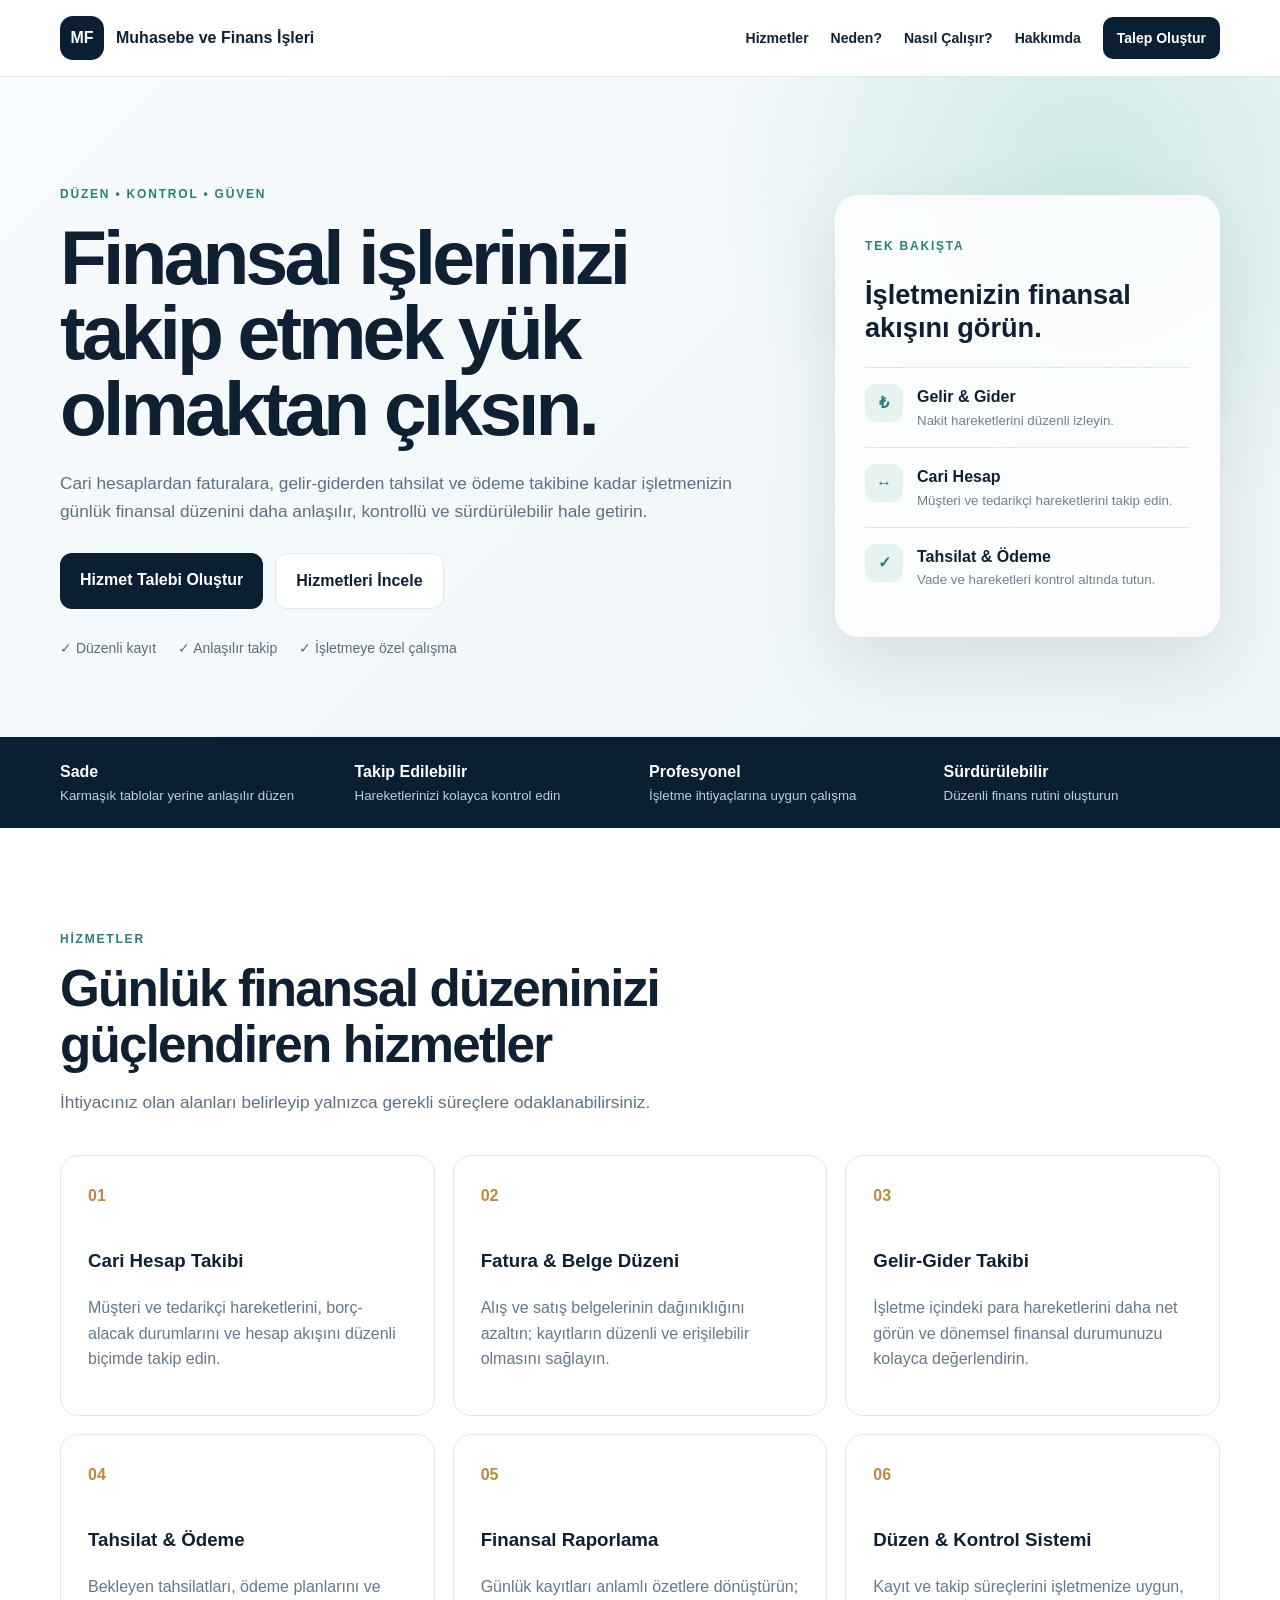
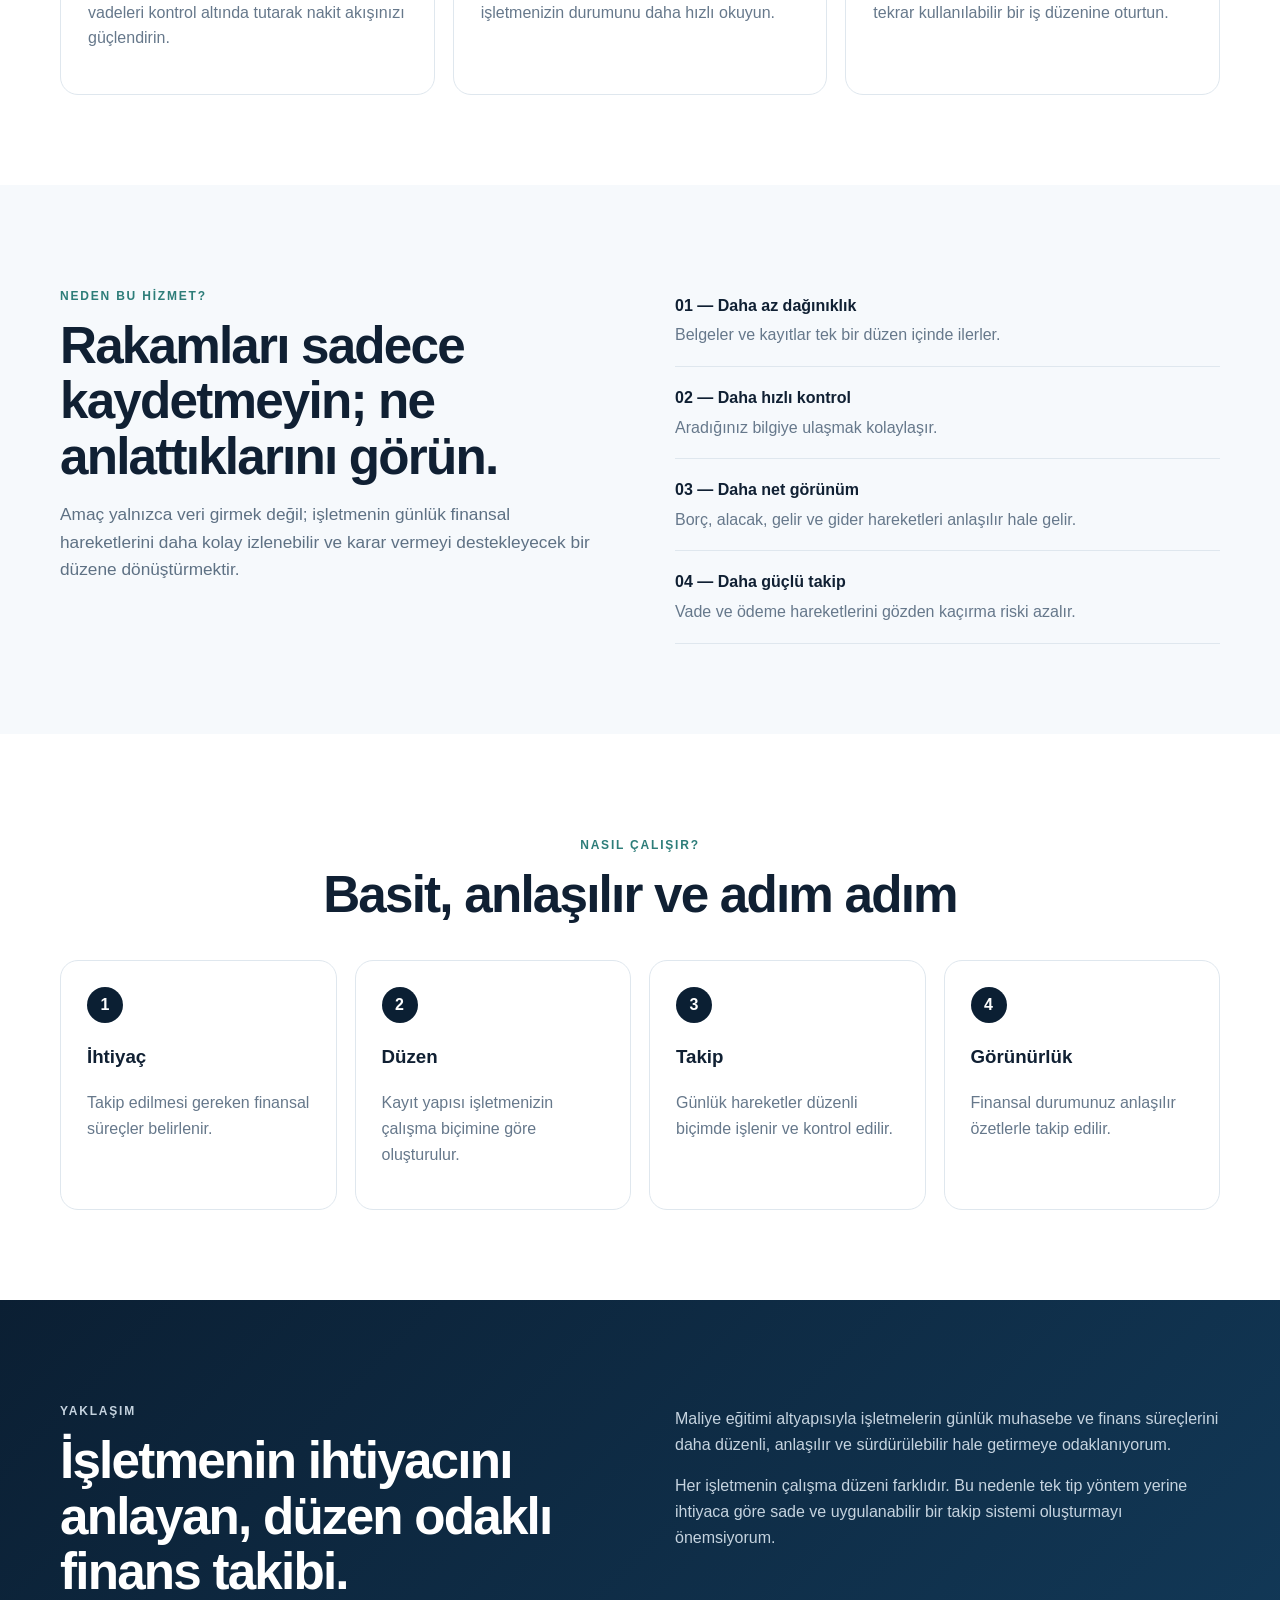
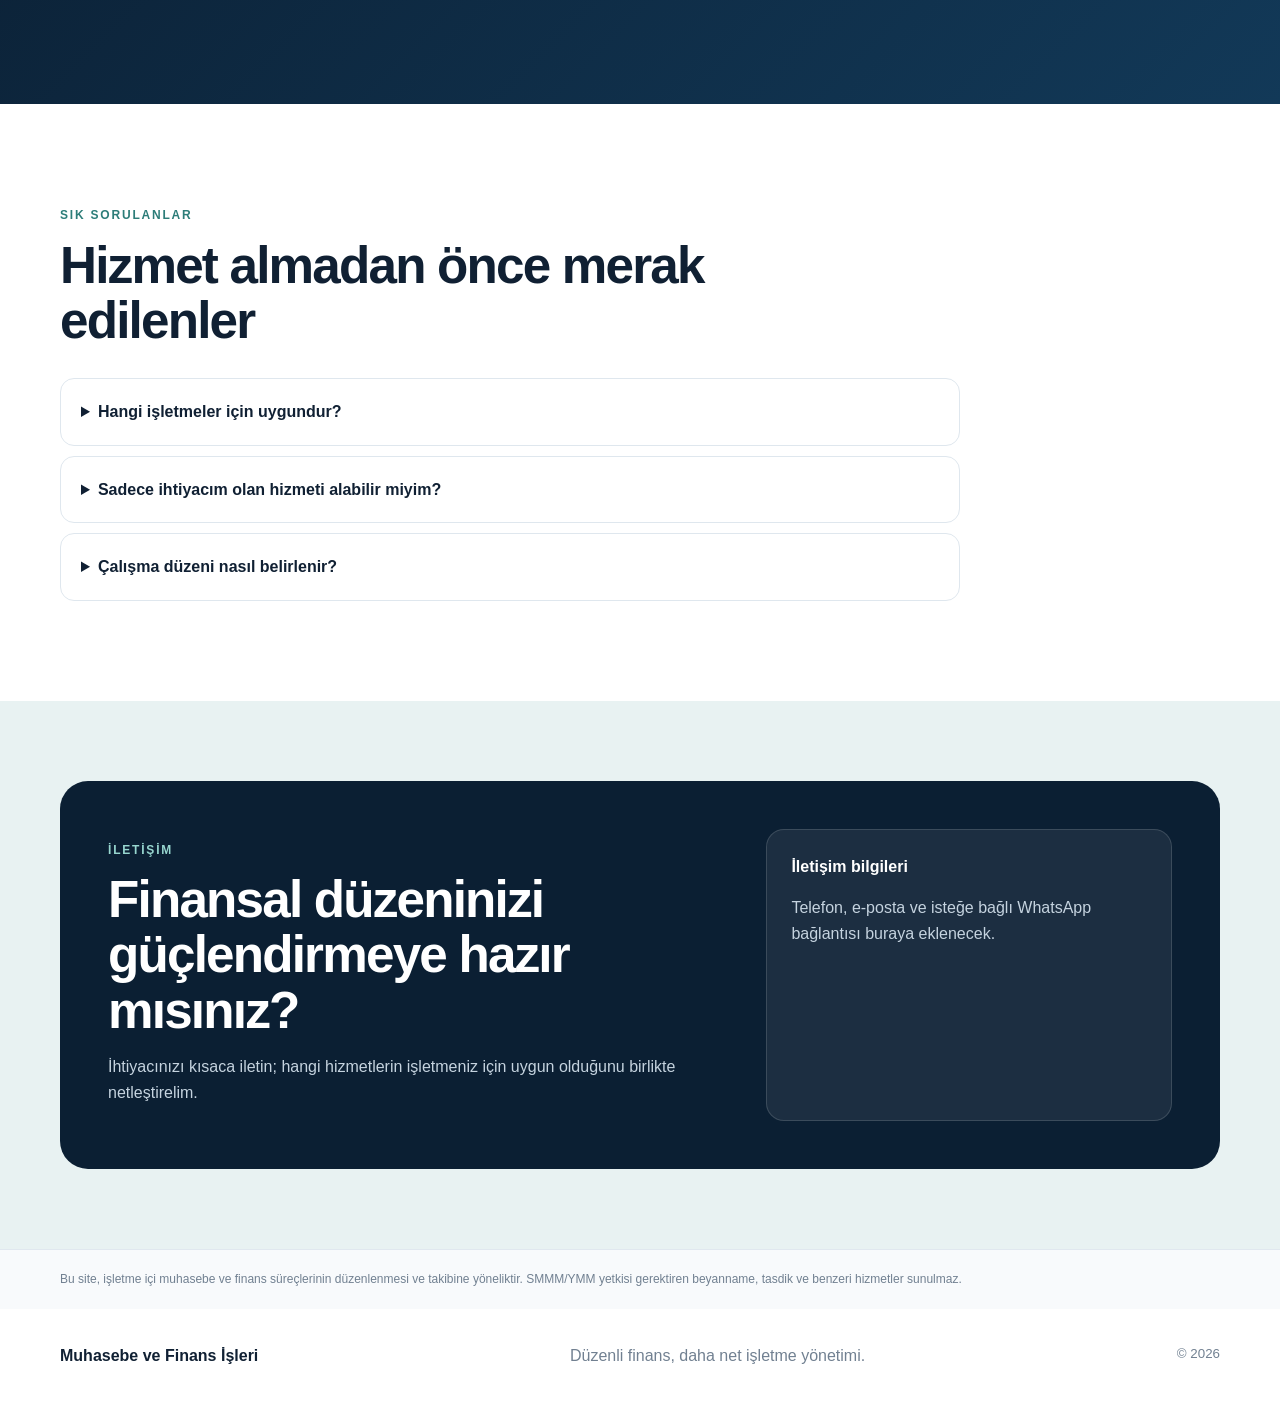
==== index.html @ a6a5230d "Add files via upload" ====
<!doctype html>
<html lang="tr">
<head>
<meta charset="utf-8">
<meta name="viewport" content="width=device-width,initial-scale=1">
<title>Muhasebe ve Finans İşleri | Cari, Fatura ve Finansal Takip</title>
<meta name="description" content="İşletmeler için cari hesap, fatura, gelir-gider, tahsilat, ödeme ve finansal takip hizmetleri. Düzenli, anlaşılır ve profesyonel finans yönetimi.">
<meta name="robots" content="index,follow,max-image-preview:large,max-snippet:-1">
<link rel="canonical" href="https://sdrdmrc88-bit.github.io/muhasebe-finans-web/">
<link rel="stylesheet" href="style.css">
<meta property="og:type" content="website">
<meta property="og:locale" content="tr_TR">
<meta property="og:title" content="Muhasebe ve Finans İşleri | Düzenli ve Güvenilir Finans Takibi">
<meta property="og:description" content="Cari hesap, fatura, gelir-gider, tahsilat ve ödeme süreçlerinizi daha düzenli ve anlaşılır hale getirin.">
<meta property="og:url" content="https://sdrdmrc88-bit.github.io/muhasebe-finans-web/">
<meta property="og:site_name" content="Muhasebe ve Finans İşleri">
<script type="application/ld+json">
{
"@context":"https://schema.org",
"@graph":[
{"@type":"WebSite","url":"https://sdrdmrc88-bit.github.io/muhasebe-finans-web/","name":"Muhasebe ve Finans İşleri","inLanguage":"tr-TR"},
{"@type":"ProfessionalService","name":"Muhasebe ve Finans İşleri","url":"https://sdrdmrc88-bit.github.io/muhasebe-finans-web/","description":"Cari hesap, fatura, gelir-gider, tahsilat, ödeme ve finansal takip hizmetleri.","areaServed":{"@type":"Country","name":"Türkiye"}}
]
}
</script>
</head>
<body>
<header>
<div class="wrap nav">
<a class="brand" href="#anasayfa"><span>MF</span><b>Muhasebe ve Finans İşleri</b></a>
<nav><a href="#hizmetler">Hizmetler</a><a href="#neden">Neden?</a><a href="#surec">Nasıl Çalışır?</a><a href="#hakkimda">Hakkımda</a><a class="mini" href="#iletisim">Talep Oluştur</a></nav>
</div>
</header>

<main>
<section class="hero" id="anasayfa">
<div class="wrap hero-grid">
<div>
<p class="eyebrow">DÜZEN • KONTROL • GÜVEN</p>
<h1>Finansal işlerinizi takip etmek yük olmaktan çıksın.</h1>
<p class="lead">Cari hesaplardan faturalara, gelir-giderden tahsilat ve ödeme takibine kadar işletmenizin günlük finansal düzenini daha anlaşılır, kontrollü ve sürdürülebilir hale getirin.</p>
<div class="actions"><a class="btn" href="#iletisim">Hizmet Talebi Oluştur</a><a class="btn alt" href="#hizmetler">Hizmetleri İncele</a></div>
<div class="trust"><span>✓ Düzenli kayıt</span><span>✓ Anlaşılır takip</span><span>✓ İşletmeye özel çalışma</span></div>
</div>
<aside>
<p class="eyebrow">TEK BAKIŞTA</p>
<h2>İşletmenizin finansal akışını görün.</h2>
<div class="metric"><b>₺</b><p><strong>Gelir & Gider</strong><small>Nakit hareketlerini düzenli izleyin.</small></p></div>
<div class="metric"><b>↔</b><p><strong>Cari Hesap</strong><small>Müşteri ve tedarikçi hareketlerini takip edin.</small></p></div>
<div class="metric"><b>✓</b><p><strong>Tahsilat & Ödeme</strong><small>Vade ve hareketleri kontrol altında tutun.</small></p></div>
</aside>
</div>
</section>

<section class="bar"><div class="wrap four">
<div><b>Sade</b><small>Karmaşık tablolar yerine anlaşılır düzen</small></div>
<div><b>Takip Edilebilir</b><small>Hareketlerinizi kolayca kontrol edin</small></div>
<div><b>Profesyonel</b><small>İşletme ihtiyaçlarına uygun çalışma</small></div>
<div><b>Sürdürülebilir</b><small>Düzenli finans rutini oluşturun</small></div>
</div></section>

<section class="section" id="hizmetler"><div class="wrap">
<p class="eyebrow">HİZMETLER</p>
<h2>Günlük finansal düzeninizi güçlendiren hizmetler</h2>
<p class="intro">İhtiyacınız olan alanları belirleyip yalnızca gerekli süreçlere odaklanabilirsiniz.</p>
<div class="cards">
<article><i>01</i><h3>Cari Hesap Takibi</h3><p>Müşteri ve tedarikçi hareketlerini, borç-alacak durumlarını ve hesap akışını düzenli biçimde takip edin.</p></article>
<article><i>02</i><h3>Fatura & Belge Düzeni</h3><p>Alış ve satış belgelerinin dağınıklığını azaltın; kayıtların düzenli ve erişilebilir olmasını sağlayın.</p></article>
<article><i>03</i><h3>Gelir-Gider Takibi</h3><p>İşletme içindeki para hareketlerini daha net görün ve dönemsel finansal durumunuzu kolayca değerlendirin.</p></article>
<article><i>04</i><h3>Tahsilat & Ödeme</h3><p>Bekleyen tahsilatları, ödeme planlarını ve vadeleri kontrol altında tutarak nakit akışınızı güçlendirin.</p></article>
<article><i>05</i><h3>Finansal Raporlama</h3><p>Günlük kayıtları anlamlı özetlere dönüştürün; işletmenizin durumunu daha hızlı okuyun.</p></article>
<article><i>06</i><h3>Düzen & Kontrol Sistemi</h3><p>Kayıt ve takip süreçlerini işletmenize uygun, tekrar kullanılabilir bir iş düzenine oturtun.</p></article>
</div>
</div></section>

<section class="section soft" id="neden"><div class="wrap split">
<div><p class="eyebrow">NEDEN BU HİZMET?</p><h2>Rakamları sadece kaydetmeyin; ne anlattıklarını görün.</h2><p class="intro">Amaç yalnızca veri girmek değil; işletmenin günlük finansal hareketlerini daha kolay izlenebilir ve karar vermeyi destekleyecek bir düzene dönüştürmektir.</p></div>
<div class="benefits">
<p><b>01 — Daha az dağınıklık</b><span>Belgeler ve kayıtlar tek bir düzen içinde ilerler.</span></p>
<p><b>02 — Daha hızlı kontrol</b><span>Aradığınız bilgiye ulaşmak kolaylaşır.</span></p>
<p><b>03 — Daha net görünüm</b><span>Borç, alacak, gelir ve gider hareketleri anlaşılır hale gelir.</span></p>
<p><b>04 — Daha güçlü takip</b><span>Vade ve ödeme hareketlerini gözden kaçırma riski azalır.</span></p>
</div></div></section>

<section class="section" id="surec"><div class="wrap">
<p class="eyebrow center">NASIL ÇALIŞIR?</p><h2 class="center">Basit, anlaşılır ve adım adım</h2>
<div class="steps">
<div><b>1</b><h3>İhtiyaç</h3><p>Takip edilmesi gereken finansal süreçler belirlenir.</p></div>
<div><b>2</b><h3>Düzen</h3><p>Kayıt yapısı işletmenizin çalışma biçimine göre oluşturulur.</p></div>
<div><b>3</b><h3>Takip</h3><p>Günlük hareketler düzenli biçimde işlenir ve kontrol edilir.</p></div>
<div><b>4</b><h3>Görünürlük</h3><p>Finansal durumunuz anlaşılır özetlerle takip edilir.</p></div>
</div></div></section>

<section class="section dark" id="hakkimda"><div class="wrap split">
<div><p class="eyebrow">YAKLAŞIM</p><h2>İşletmenin ihtiyacını anlayan, düzen odaklı finans takibi.</h2></div>
<div><p>Maliye eğitimi altyapısıyla işletmelerin günlük muhasebe ve finans süreçlerini daha düzenli, anlaşılır ve sürdürülebilir hale getirmeye odaklanıyorum.</p><p>Her işletmenin çalışma düzeni farklıdır. Bu nedenle tek tip yöntem yerine ihtiyaca göre sade ve uygulanabilir bir takip sistemi oluşturmayı önemsiyorum.</p></div>
</div></section>

<section class="section"><div class="wrap">
<p class="eyebrow">SIK SORULANLAR</p><h2>Hizmet almadan önce merak edilenler</h2>
<div class="faq">
<details><summary>Hangi işletmeler için uygundur?</summary><p>Küçük ve orta ölçekli işletmeler, esnaf, mağaza ve günlük finansal kayıtlarını daha düzenli takip etmek isteyen işletmeler için uygundur.</p></details>
<details><summary>Sadece ihtiyacım olan hizmeti alabilir miyim?</summary><p>Evet. Cari takip, fatura düzeni, gelir-gider veya tahsilat takibi gibi ihtiyaç duyduğunuz alanlara göre çalışma kapsamı belirlenebilir.</p></details>
<details><summary>Çalışma düzeni nasıl belirlenir?</summary><p>Önce mevcut kayıt düzeni ve ihtiyaçlar değerlendirilir; ardından işletmenize uygun sürdürülebilir bir takip sistemi oluşturulur.</p></details>
</div></div></section>

<section class="cta" id="iletisim"><div class="wrap cta-inner">
<div><p class="eyebrow">İLETİŞİM</p><h2>Finansal düzeninizi güçlendirmeye hazır mısınız?</h2><p>İhtiyacınızı kısaca iletin; hangi hizmetlerin işletmeniz için uygun olduğunu birlikte netleştirelim.</p></div>
<div class="contact"><b>İletişim bilgileri</b><p>Telefon, e-posta ve isteğe bağlı WhatsApp bağlantısı buraya eklenecek.</p></div>
</div></section>

<section class="legal"><div class="wrap">Bu site, işletme içi muhasebe ve finans süreçlerinin düzenlenmesi ve takibine yöneliktir. SMMM/YMM yetkisi gerektiren beyanname, tasdik ve benzeri hizmetler sunulmaz.</div></section>
</main>

<footer><div class="wrap foot"><b>Muhasebe ve Finans İşleri</b><span>Düzenli finans, daha net işletme yönetimi.</span><small>© 2026</small></div></footer>
</body>
</html>
---- style.css ----
*{box-sizing:border-box}html{scroll-behavior:smooth}body{margin:0;font-family:Arial,Helvetica,sans-serif;color:#102033;line-height:1.6}a{color:inherit}.wrap{width:min(1160px,92%);margin:auto}header{position:sticky;top:0;z-index:10;background:#fffffff2;border-bottom:1px solid #e0e8ef}.nav{min-height:76px;display:flex;align-items:center;justify-content:space-between;gap:28px}.brand{display:flex;align-items:center;gap:12px;text-decoration:none}.brand span{display:grid;place-items:center;width:44px;height:44px;border-radius:13px;background:#0b1f33;color:#fff;font-weight:800}.nav nav{display:flex;align-items:center;gap:22px}.nav nav a{text-decoration:none;font-size:14px;font-weight:700}.mini{background:#0b1f33;color:#fff;padding:10px 14px;border-radius:10px}.hero{padding:96px 0 78px;background:radial-gradient(circle at 85% 15%,#cfe9e6,transparent 30%),linear-gradient(135deg,#f8fbfd,#edf5f7)}.hero-grid{display:grid;grid-template-columns:1.3fr .7fr;gap:60px;align-items:center}.eyebrow{font-size:12px;font-weight:800;letter-spacing:.15em;color:#2d7d79}.hero h1{font-size:clamp(2.8rem,6vw,5.2rem);line-height:.98;letter-spacing:-.05em;margin:16px 0 24px}.lead,.intro{color:#5e7184;font-size:1.08rem;max-width:760px}.actions{display:flex;gap:12px;flex-wrap:wrap;margin-top:28px}.btn{display:inline-block;padding:14px 20px;border-radius:12px;text-decoration:none;background:#0b1f33;color:#fff;font-weight:800}.btn.alt{background:#fff;color:#102033;border:1px solid #dfe7ee}.trust{display:flex;gap:22px;flex-wrap:wrap;margin-top:28px;color:#5a6d7e;font-size:14px}.hero aside{background:#ffffffd9;padding:30px;border-radius:24px;box-shadow:0 28px 75px #17354c1f}.hero aside h2{font-size:1.7rem;line-height:1.2}.metric{display:flex;gap:14px;border-top:1px solid #e0e8ef;padding:16px 0}.metric>b{width:38px;height:38px;border-radius:11px;background:#e6f3f1;color:#2d7d79;display:grid;place-items:center}.metric p{margin:0}.metric strong,.metric small{display:block}.metric small{color:#708091}.bar{background:#0b1f33;color:#fff;padding:22px 0}.four{display:grid;grid-template-columns:repeat(4,1fr);gap:18px}.four small{display:block;color:#bdd0df}.section{padding:90px 0}.section h2,.cta h2{font-size:clamp(2rem,4vw,3.4rem);line-height:1.08;letter-spacing:-.035em;margin:10px 0 15px;max-width:780px}.cards{display:grid;grid-template-columns:repeat(3,1fr);gap:18px;margin-top:38px}.cards article{min-height:240px;padding:27px;border:1px solid #dfe7ee;border-radius:18px}.cards i{font-style:normal;color:#b98a42;font-weight:800}.cards h3{margin-top:38px}.cards p{color:#66788b}.soft{background:#f6f9fc}.split{display:grid;grid-template-columns:1fr 1fr;gap:70px}.benefits p{padding:18px 0;border-bottom:1px solid #dfe7ee;margin:0}.benefits b,.benefits span{display:block}.benefits span{color:#66788b;margin-top:4px}.center{text-align:center;margin-left:auto!important;margin-right:auto!important}.steps{display:grid;grid-template-columns:repeat(4,1fr);gap:18px;margin-top:38px}.steps div{padding:26px;border:1px solid #dfe7ee;border-radius:18px}.steps>b{}.steps div>b{display:grid;place-items:center;width:36px;height:36px;border-radius:50%;background:#0b1f33;color:#fff}.steps p{color:#66788b}.dark{background:linear-gradient(135deg,#0b1f33,#123958);color:#fff}.dark p{color:#c5d3df}.faq{max-width:900px;margin-top:30px}.faq details{border:1px solid #dfe7ee;border-radius:14px;padding:0 20px;margin-bottom:10px}.faq summary{padding:20px 0;font-weight:800;cursor:pointer}.faq details p{color:#66788b;padding-bottom:18px}.cta{padding:80px 0;background:#e8f2f2}.cta-inner{display:grid;grid-template-columns:1.2fr .8fr;gap:50px;background:#0b1f33;color:#fff;padding:48px;border-radius:28px}.cta .eyebrow{color:#97d6cf}.cta p{color:#c5d3df}.contact{padding:24px;border-radius:18px;background:#ffffff12;border:1px solid #ffffff24}.legal{padding:20px 0;background:#f8fafc;color:#718091;font-size:12px;border-top:1px solid #e0e8ef}footer{padding:34px 0}.foot{display:flex;gap:22px;justify-content:space-between;flex-wrap:wrap}.foot span,.foot small{color:#718091}@media(max-width:850px){.nav nav{display:none}.hero-grid,.split,.cta-inner{grid-template-columns:1fr}.cards{grid-template-columns:1fr 1fr}.steps,.four{grid-template-columns:1fr 1fr}.hero{padding:68px 0}}@media(max-width:560px){.cards,.steps,.four{grid-template-columns:1fr}.hero h1{font-size:2.75rem}.btn{width:100%;text-align:center}.cta-inner{padding:28px 22px}.section{padding:66px 0}}
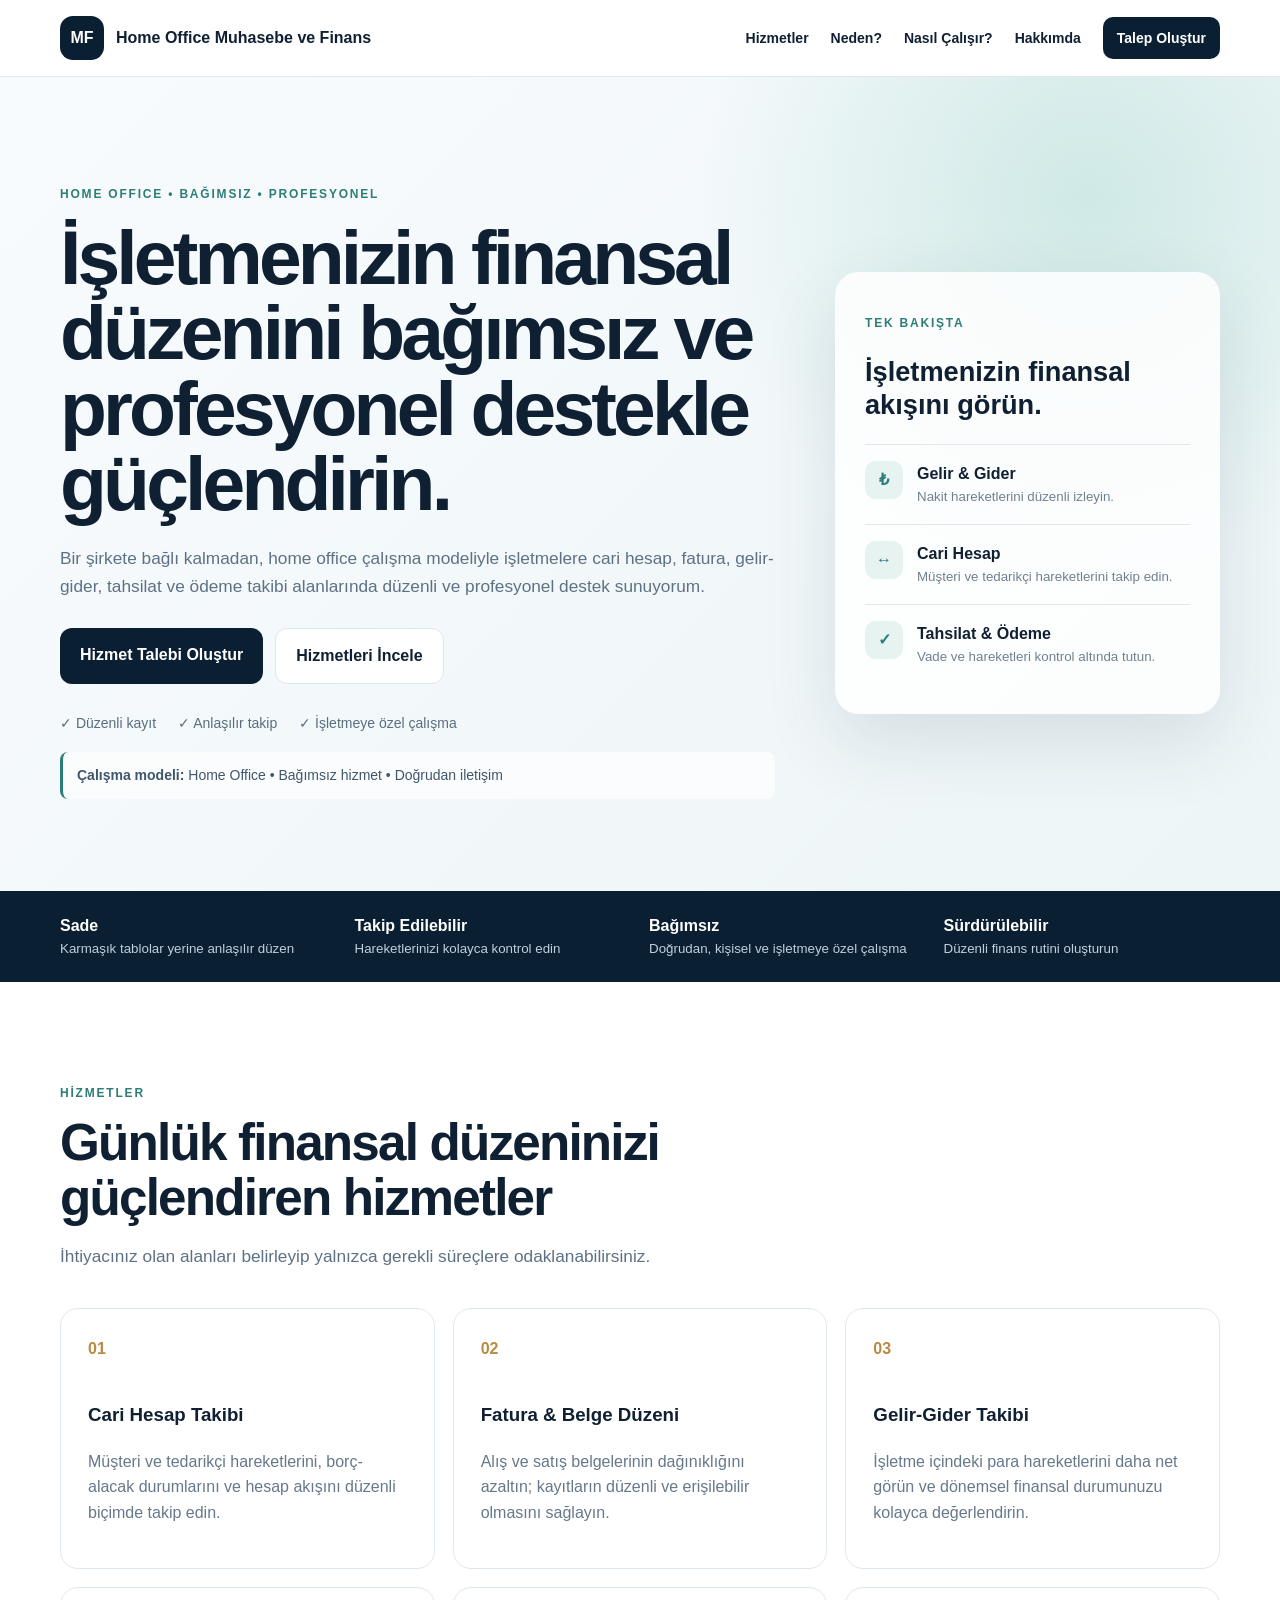
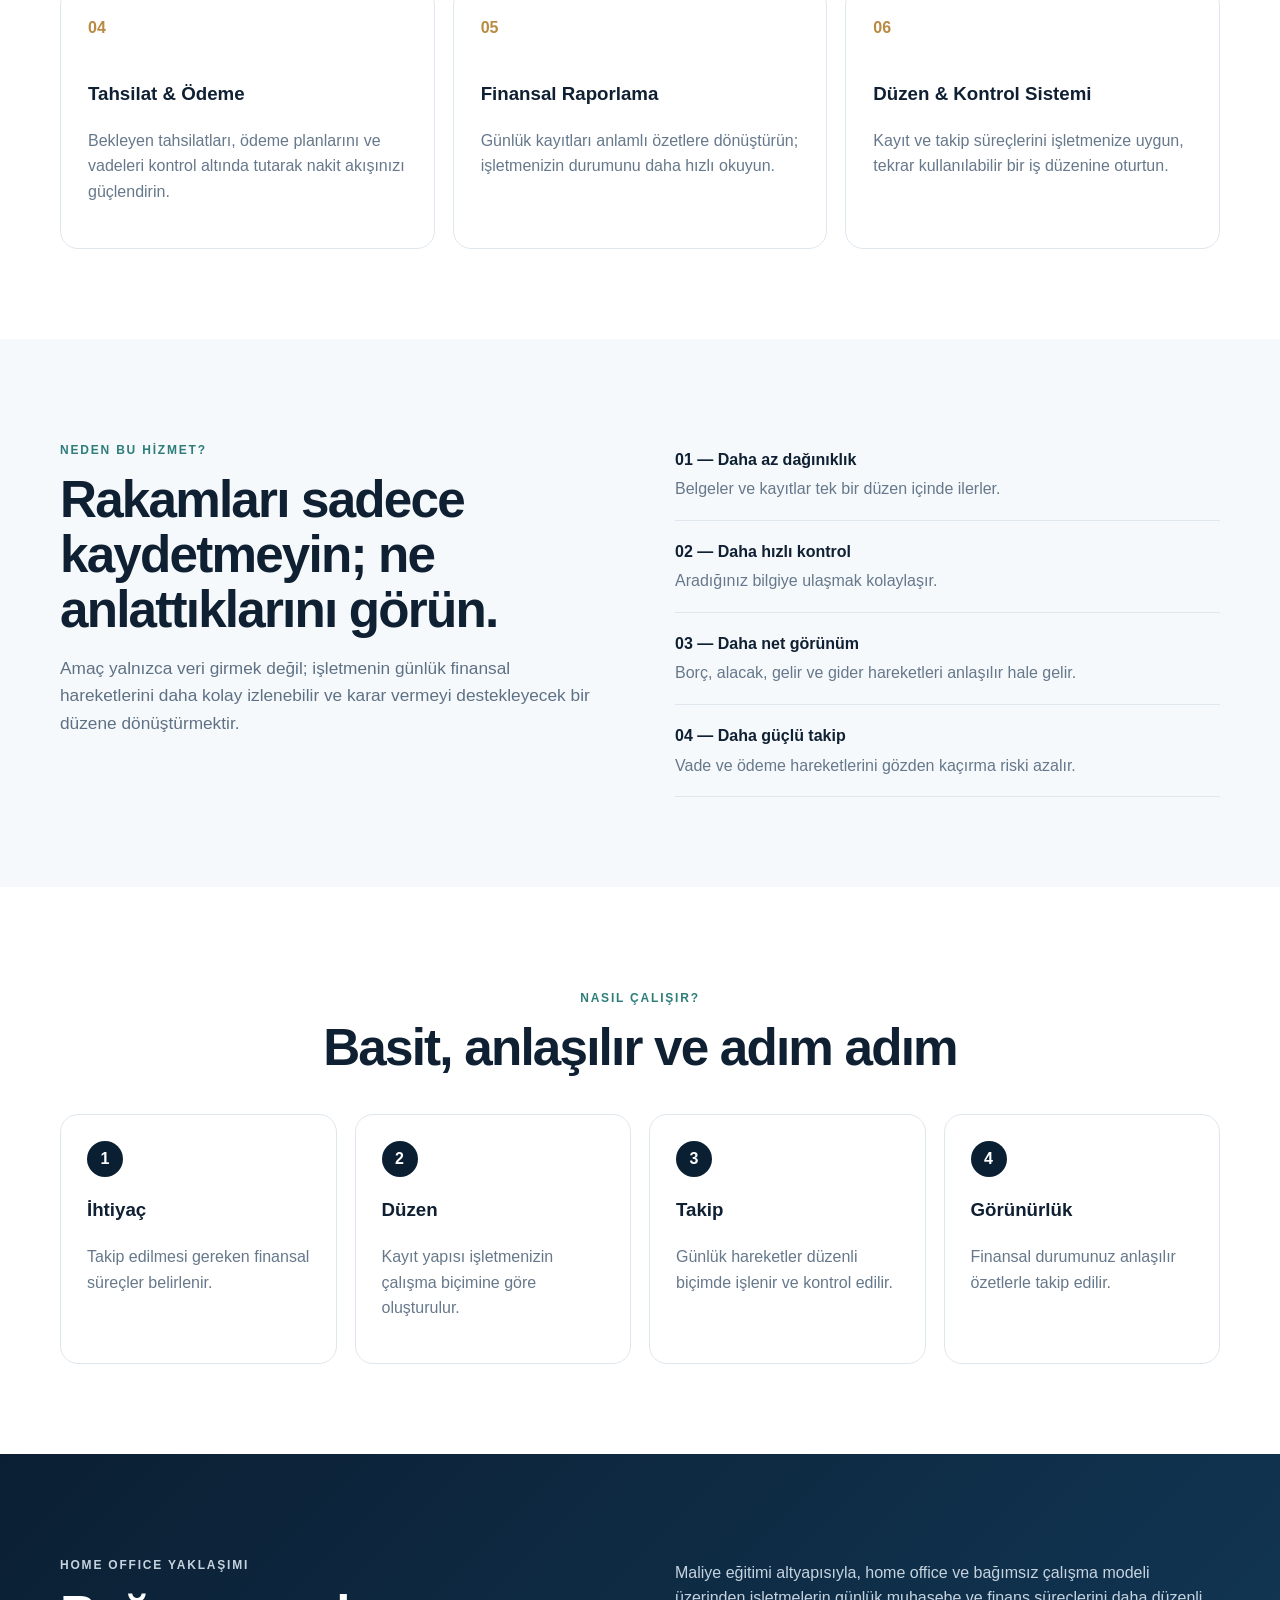
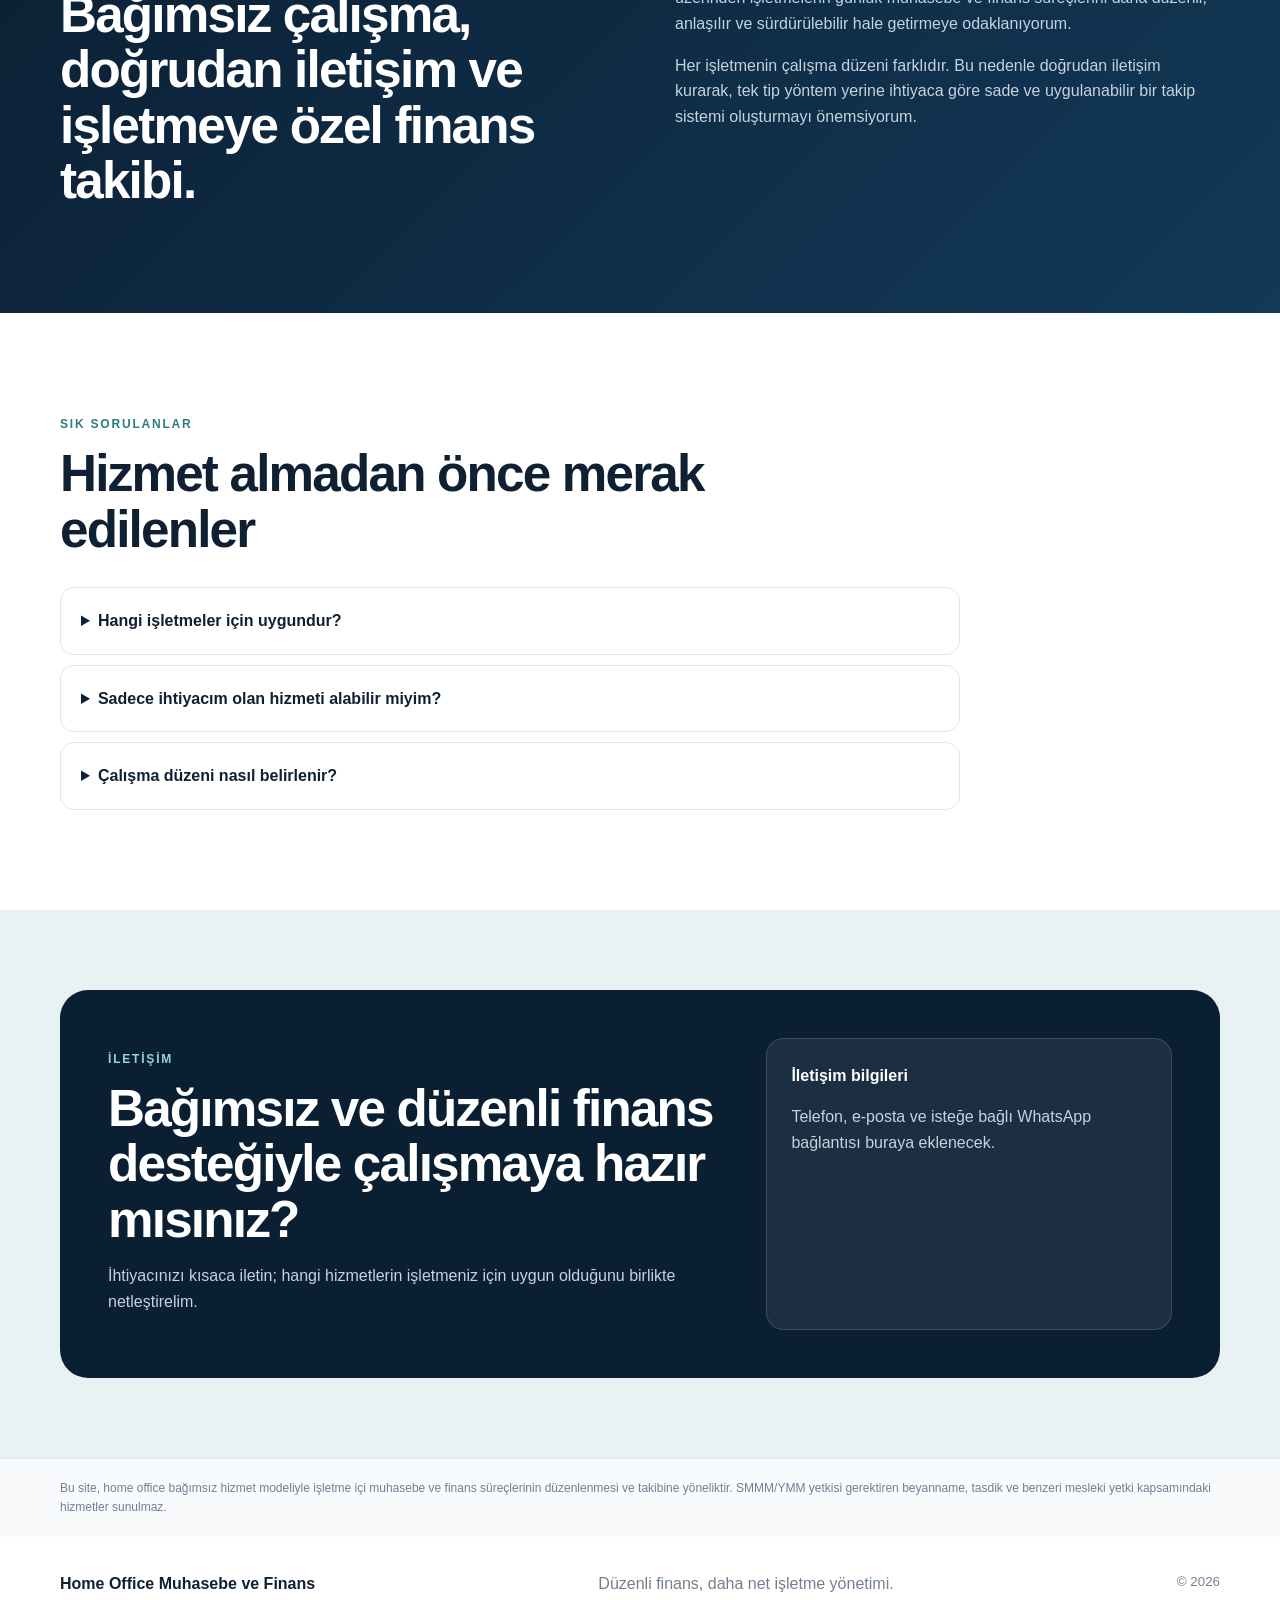
==== commit 57511143: "Add files via upload" ====
--- a/index.html
+++ b/index.html
@@ -3,8 +3,8 @@
 <head>
 <meta charset="utf-8">
 <meta name="viewport" content="width=device-width,initial-scale=1">
-<title>Muhasebe ve Finans İşleri | Cari, Fatura ve Finansal Takip</title>
-<meta name="description" content="İşletmeler için cari hesap, fatura, gelir-gider, tahsilat, ödeme ve finansal takip hizmetleri. Düzenli, anlaşılır ve profesyonel finans yönetimi.">
+<title>Home Office Muhasebe ve Finans Hizmetleri | Cari, Fatura ve Finansal Takip</title>
+<meta name="description" content="Home office bağımsız muhasebe ve finans hizmetleri: cari hesap, fatura, gelir-gider, tahsilat, ödeme ve finansal takip. İşletmelere düzenli ve profesyonel destek.">
 <meta name="robots" content="index,follow,max-image-preview:large,max-snippet:-1">
 <link rel="canonical" href="https://sdrdmrc88-bit.github.io/muhasebe-finans-web/">
 <link rel="stylesheet" href="style.css">
@@ -27,7 +27,7 @@
 <body>
 <header>
 <div class="wrap nav">
-<a class="brand" href="#anasayfa"><span>MF</span><b>Muhasebe ve Finans İşleri</b></a>
+<a class="brand" href="#anasayfa"><span>MF</span><b>Home Office Muhasebe ve Finans</b></a>
 <nav><a href="#hizmetler">Hizmetler</a><a href="#neden">Neden?</a><a href="#surec">Nasıl Çalışır?</a><a href="#hakkimda">Hakkımda</a><a class="mini" href="#iletisim">Talep Oluştur</a></nav>
 </div>
 </header>
@@ -36,11 +36,12 @@
 <section class="hero" id="anasayfa">
 <div class="wrap hero-grid">
 <div>
-<p class="eyebrow">DÜZEN • KONTROL • GÜVEN</p>
-<h1>Finansal işlerinizi takip etmek yük olmaktan çıksın.</h1>
-<p class="lead">Cari hesaplardan faturalara, gelir-giderden tahsilat ve ödeme takibine kadar işletmenizin günlük finansal düzenini daha anlaşılır, kontrollü ve sürdürülebilir hale getirin.</p>
+<p class="eyebrow">HOME OFFICE • BAĞIMSIZ • PROFESYONEL</p>
+<h1>İşletmenizin finansal düzenini bağımsız ve profesyonel destekle güçlendirin.</h1>
+<p class="lead">Bir şirkete bağlı kalmadan, home office çalışma modeliyle işletmelere cari hesap, fatura, gelir-gider, tahsilat ve ödeme takibi alanlarında düzenli ve profesyonel destek sunuyorum.</p>
 <div class="actions"><a class="btn" href="#iletisim">Hizmet Talebi Oluştur</a><a class="btn alt" href="#hizmetler">Hizmetleri İncele</a></div>
 <div class="trust"><span>✓ Düzenli kayıt</span><span>✓ Anlaşılır takip</span><span>✓ İşletmeye özel çalışma</span></div>
+<p class="identity-note"><strong>Çalışma modeli:</strong> Home Office • Bağımsız hizmet • Doğrudan iletişim</p>
 </div>
 <aside>
 <p class="eyebrow">TEK BAKIŞTA</p>
@@ -55,7 +56,7 @@
 <section class="bar"><div class="wrap four">
 <div><b>Sade</b><small>Karmaşık tablolar yerine anlaşılır düzen</small></div>
 <div><b>Takip Edilebilir</b><small>Hareketlerinizi kolayca kontrol edin</small></div>
-<div><b>Profesyonel</b><small>İşletme ihtiyaçlarına uygun çalışma</small></div>
+<div><b>Bağımsız</b><small>Doğrudan, kişisel ve işletmeye özel çalışma</small></div>
 <div><b>Sürdürülebilir</b><small>Düzenli finans rutini oluşturun</small></div>
 </div></section>
 
@@ -92,8 +93,8 @@
 </div></div></section>
 
 <section class="section dark" id="hakkimda"><div class="wrap split">
-<div><p class="eyebrow">YAKLAŞIM</p><h2>İşletmenin ihtiyacını anlayan, düzen odaklı finans takibi.</h2></div>
-<div><p>Maliye eğitimi altyapısıyla işletmelerin günlük muhasebe ve finans süreçlerini daha düzenli, anlaşılır ve sürdürülebilir hale getirmeye odaklanıyorum.</p><p>Her işletmenin çalışma düzeni farklıdır. Bu nedenle tek tip yöntem yerine ihtiyaca göre sade ve uygulanabilir bir takip sistemi oluşturmayı önemsiyorum.</p></div>
+<div><p class="eyebrow">HOME OFFICE YAKLAŞIMI</p><h2>Bağımsız çalışma, doğrudan iletişim ve işletmeye özel finans takibi.</h2></div>
+<div><p>Maliye eğitimi altyapısıyla, home office ve bağımsız çalışma modeli üzerinden işletmelerin günlük muhasebe ve finans süreçlerini daha düzenli, anlaşılır ve sürdürülebilir hale getirmeye odaklanıyorum.</p><p>Her işletmenin çalışma düzeni farklıdır. Bu nedenle doğrudan iletişim kurarak, tek tip yöntem yerine ihtiyaca göre sade ve uygulanabilir bir takip sistemi oluşturmayı önemsiyorum.</p></div>
 </div></section>
 
 <section class="section"><div class="wrap">
@@ -105,13 +106,13 @@
 </div></div></section>
 
 <section class="cta" id="iletisim"><div class="wrap cta-inner">
-<div><p class="eyebrow">İLETİŞİM</p><h2>Finansal düzeninizi güçlendirmeye hazır mısınız?</h2><p>İhtiyacınızı kısaca iletin; hangi hizmetlerin işletmeniz için uygun olduğunu birlikte netleştirelim.</p></div>
+<div><p class="eyebrow">İLETİŞİM</p><h2>Bağımsız ve düzenli finans desteğiyle çalışmaya hazır mısınız?</h2><p>İhtiyacınızı kısaca iletin; hangi hizmetlerin işletmeniz için uygun olduğunu birlikte netleştirelim.</p></div>
 <div class="contact"><b>İletişim bilgileri</b><p>Telefon, e-posta ve isteğe bağlı WhatsApp bağlantısı buraya eklenecek.</p></div>
 </div></section>
 
-<section class="legal"><div class="wrap">Bu site, işletme içi muhasebe ve finans süreçlerinin düzenlenmesi ve takibine yöneliktir. SMMM/YMM yetkisi gerektiren beyanname, tasdik ve benzeri hizmetler sunulmaz.</div></section>
+<section class="legal"><div class="wrap">Bu site, home office bağımsız hizmet modeliyle işletme içi muhasebe ve finans süreçlerinin düzenlenmesi ve takibine yöneliktir. SMMM/YMM yetkisi gerektiren beyanname, tasdik ve benzeri mesleki yetki kapsamındaki hizmetler sunulmaz.</div></section>
 </main>
 
-<footer><div class="wrap foot"><b>Muhasebe ve Finans İşleri</b><span>Düzenli finans, daha net işletme yönetimi.</span><small>© 2026</small></div></footer>
+<footer><div class="wrap foot"><b>Home Office Muhasebe ve Finans</b><span>Düzenli finans, daha net işletme yönetimi.</span><small>© 2026</small></div></footer>
 </body>
 </html>
--- a/style.css
+++ b/style.css
@@ -1 +1,2 @@
-*{box-sizing:border-box}html{scroll-behavior:smooth}body{margin:0;font-family:Arial,Helvetica,sans-serif;color:#102033;line-height:1.6}a{color:inherit}.wrap{width:min(1160px,92%);margin:auto}header{position:sticky;top:0;z-index:10;background:#fffffff2;border-bottom:1px solid #e0e8ef}.nav{min-height:76px;display:flex;align-items:center;justify-content:space-between;gap:28px}.brand{display:flex;align-items:center;gap:12px;text-decoration:none}.brand span{display:grid;place-items:center;width:44px;height:44px;border-radius:13px;background:#0b1f33;color:#fff;font-weight:800}.nav nav{display:flex;align-items:center;gap:22px}.nav nav a{text-decoration:none;font-size:14px;font-weight:700}.mini{background:#0b1f33;color:#fff;padding:10px 14px;border-radius:10px}.hero{padding:96px 0 78px;background:radial-gradient(circle at 85% 15%,#cfe9e6,transparent 30%),linear-gradient(135deg,#f8fbfd,#edf5f7)}.hero-grid{display:grid;grid-template-columns:1.3fr .7fr;gap:60px;align-items:center}.eyebrow{font-size:12px;font-weight:800;letter-spacing:.15em;color:#2d7d79}.hero h1{font-size:clamp(2.8rem,6vw,5.2rem);line-height:.98;letter-spacing:-.05em;margin:16px 0 24px}.lead,.intro{color:#5e7184;font-size:1.08rem;max-width:760px}.actions{display:flex;gap:12px;flex-wrap:wrap;margin-top:28px}.btn{display:inline-block;padding:14px 20px;border-radius:12px;text-decoration:none;background:#0b1f33;color:#fff;font-weight:800}.btn.alt{background:#fff;color:#102033;border:1px solid #dfe7ee}.trust{display:flex;gap:22px;flex-wrap:wrap;margin-top:28px;color:#5a6d7e;font-size:14px}.hero aside{background:#ffffffd9;padding:30px;border-radius:24px;box-shadow:0 28px 75px #17354c1f}.hero aside h2{font-size:1.7rem;line-height:1.2}.metric{display:flex;gap:14px;border-top:1px solid #e0e8ef;padding:16px 0}.metric>b{width:38px;height:38px;border-radius:11px;background:#e6f3f1;color:#2d7d79;display:grid;place-items:center}.metric p{margin:0}.metric strong,.metric small{display:block}.metric small{color:#708091}.bar{background:#0b1f33;color:#fff;padding:22px 0}.four{display:grid;grid-template-columns:repeat(4,1fr);gap:18px}.four small{display:block;color:#bdd0df}.section{padding:90px 0}.section h2,.cta h2{font-size:clamp(2rem,4vw,3.4rem);line-height:1.08;letter-spacing:-.035em;margin:10px 0 15px;max-width:780px}.cards{display:grid;grid-template-columns:repeat(3,1fr);gap:18px;margin-top:38px}.cards article{min-height:240px;padding:27px;border:1px solid #dfe7ee;border-radius:18px}.cards i{font-style:normal;color:#b98a42;font-weight:800}.cards h3{margin-top:38px}.cards p{color:#66788b}.soft{background:#f6f9fc}.split{display:grid;grid-template-columns:1fr 1fr;gap:70px}.benefits p{padding:18px 0;border-bottom:1px solid #dfe7ee;margin:0}.benefits b,.benefits span{display:block}.benefits span{color:#66788b;margin-top:4px}.center{text-align:center;margin-left:auto!important;margin-right:auto!important}.steps{display:grid;grid-template-columns:repeat(4,1fr);gap:18px;margin-top:38px}.steps div{padding:26px;border:1px solid #dfe7ee;border-radius:18px}.steps>b{}.steps div>b{display:grid;place-items:center;width:36px;height:36px;border-radius:50%;background:#0b1f33;color:#fff}.steps p{color:#66788b}.dark{background:linear-gradient(135deg,#0b1f33,#123958);color:#fff}.dark p{color:#c5d3df}.faq{max-width:900px;margin-top:30px}.faq details{border:1px solid #dfe7ee;border-radius:14px;padding:0 20px;margin-bottom:10px}.faq summary{padding:20px 0;font-weight:800;cursor:pointer}.faq details p{color:#66788b;padding-bottom:18px}.cta{padding:80px 0;background:#e8f2f2}.cta-inner{display:grid;grid-template-columns:1.2fr .8fr;gap:50px;background:#0b1f33;color:#fff;padding:48px;border-radius:28px}.cta .eyebrow{color:#97d6cf}.cta p{color:#c5d3df}.contact{padding:24px;border-radius:18px;background:#ffffff12;border:1px solid #ffffff24}.legal{padding:20px 0;background:#f8fafc;color:#718091;font-size:12px;border-top:1px solid #e0e8ef}footer{padding:34px 0}.foot{display:flex;gap:22px;justify-content:space-between;flex-wrap:wrap}.foot span,.foot small{color:#718091}@media(max-width:850px){.nav nav{display:none}.hero-grid,.split,.cta-inner{grid-template-columns:1fr}.cards{grid-template-columns:1fr 1fr}.steps,.four{grid-template-columns:1fr 1fr}.hero{padding:68px 0}}@media(max-width:560px){.cards,.steps,.four{grid-template-columns:1fr}.hero h1{font-size:2.75rem}.btn{width:100%;text-align:center}.cta-inner{padding:28px 22px}.section{padding:66px 0}}+*{box-sizing:border-box}html{scroll-behavior:smooth}body{margin:0;font-family:Arial,Helvetica,sans-serif;color:#102033;line-height:1.6}a{color:inherit}.wrap{width:min(1160px,92%);margin:auto}header{position:sticky;top:0;z-index:10;background:#fffffff2;border-bottom:1px solid #e0e8ef}.nav{min-height:76px;display:flex;align-items:center;justify-content:space-between;gap:28px}.brand{display:flex;align-items:center;gap:12px;text-decoration:none}.brand span{display:grid;place-items:center;width:44px;height:44px;border-radius:13px;background:#0b1f33;color:#fff;font-weight:800}.nav nav{display:flex;align-items:center;gap:22px}.nav nav a{text-decoration:none;font-size:14px;font-weight:700}.mini{background:#0b1f33;color:#fff;padding:10px 14px;border-radius:10px}.hero{padding:96px 0 78px;background:radial-gradient(circle at 85% 15%,#cfe9e6,transparent 30%),linear-gradient(135deg,#f8fbfd,#edf5f7)}.hero-grid{display:grid;grid-template-columns:1.3fr .7fr;gap:60px;align-items:center}.eyebrow{font-size:12px;font-weight:800;letter-spacing:.15em;color:#2d7d79}.hero h1{font-size:clamp(2.8rem,6vw,5.2rem);line-height:.98;letter-spacing:-.05em;margin:16px 0 24px}.lead,.intro{color:#5e7184;font-size:1.08rem;max-width:760px}.actions{display:flex;gap:12px;flex-wrap:wrap;margin-top:28px}.btn{display:inline-block;padding:14px 20px;border-radius:12px;text-decoration:none;background:#0b1f33;color:#fff;font-weight:800}.btn.alt{background:#fff;color:#102033;border:1px solid #dfe7ee}.trust{display:flex;gap:22px;flex-wrap:wrap;margin-top:28px;color:#5a6d7e;font-size:14px}.hero aside{background:#ffffffd9;padding:30px;border-radius:24px;box-shadow:0 28px 75px #17354c1f}.hero aside h2{font-size:1.7rem;line-height:1.2}.metric{display:flex;gap:14px;border-top:1px solid #e0e8ef;padding:16px 0}.metric>b{width:38px;height:38px;border-radius:11px;background:#e6f3f1;color:#2d7d79;display:grid;place-items:center}.metric p{margin:0}.metric strong,.metric small{display:block}.metric small{color:#708091}.bar{background:#0b1f33;color:#fff;padding:22px 0}.four{display:grid;grid-template-columns:repeat(4,1fr);gap:18px}.four small{display:block;color:#bdd0df}.section{padding:90px 0}.section h2,.cta h2{font-size:clamp(2rem,4vw,3.4rem);line-height:1.08;letter-spacing:-.035em;margin:10px 0 15px;max-width:780px}.cards{display:grid;grid-template-columns:repeat(3,1fr);gap:18px;margin-top:38px}.cards article{min-height:240px;padding:27px;border:1px solid #dfe7ee;border-radius:18px}.cards i{font-style:normal;color:#b98a42;font-weight:800}.cards h3{margin-top:38px}.cards p{color:#66788b}.soft{background:#f6f9fc}.split{display:grid;grid-template-columns:1fr 1fr;gap:70px}.benefits p{padding:18px 0;border-bottom:1px solid #dfe7ee;margin:0}.benefits b,.benefits span{display:block}.benefits span{color:#66788b;margin-top:4px}.center{text-align:center;margin-left:auto!important;margin-right:auto!important}.steps{display:grid;grid-template-columns:repeat(4,1fr);gap:18px;margin-top:38px}.steps div{padding:26px;border:1px solid #dfe7ee;border-radius:18px}.steps>b{}.steps div>b{display:grid;place-items:center;width:36px;height:36px;border-radius:50%;background:#0b1f33;color:#fff}.steps p{color:#66788b}.dark{background:linear-gradient(135deg,#0b1f33,#123958);color:#fff}.dark p{color:#c5d3df}.faq{max-width:900px;margin-top:30px}.faq details{border:1px solid #dfe7ee;border-radius:14px;padding:0 20px;margin-bottom:10px}.faq summary{padding:20px 0;font-weight:800;cursor:pointer}.faq details p{color:#66788b;padding-bottom:18px}.cta{padding:80px 0;background:#e8f2f2}.cta-inner{display:grid;grid-template-columns:1.2fr .8fr;gap:50px;background:#0b1f33;color:#fff;padding:48px;border-radius:28px}.cta .eyebrow{color:#97d6cf}.cta p{color:#c5d3df}.contact{padding:24px;border-radius:18px;background:#ffffff12;border:1px solid #ffffff24}.legal{padding:20px 0;background:#f8fafc;color:#718091;font-size:12px;border-top:1px solid #e0e8ef}footer{padding:34px 0}.foot{display:flex;gap:22px;justify-content:space-between;flex-wrap:wrap}.foot span,.foot small{color:#718091}@media(max-width:850px){.nav nav{display:none}.hero-grid,.split,.cta-inner{grid-template-columns:1fr}.cards{grid-template-columns:1fr 1fr}.steps,.four{grid-template-columns:1fr 1fr}.hero{padding:68px 0}}@media(max-width:560px){.cards,.steps,.four{grid-template-columns:1fr}.hero h1{font-size:2.75rem}.btn{width:100%;text-align:center}.cta-inner{padding:28px 22px}.section{padding:66px 0}}
+.identity-note{margin-top:18px;padding:12px 14px;border-left:3px solid #2d7d79;background:#ffffffa8;color:#40576b;border-radius:8px;font-size:14px}
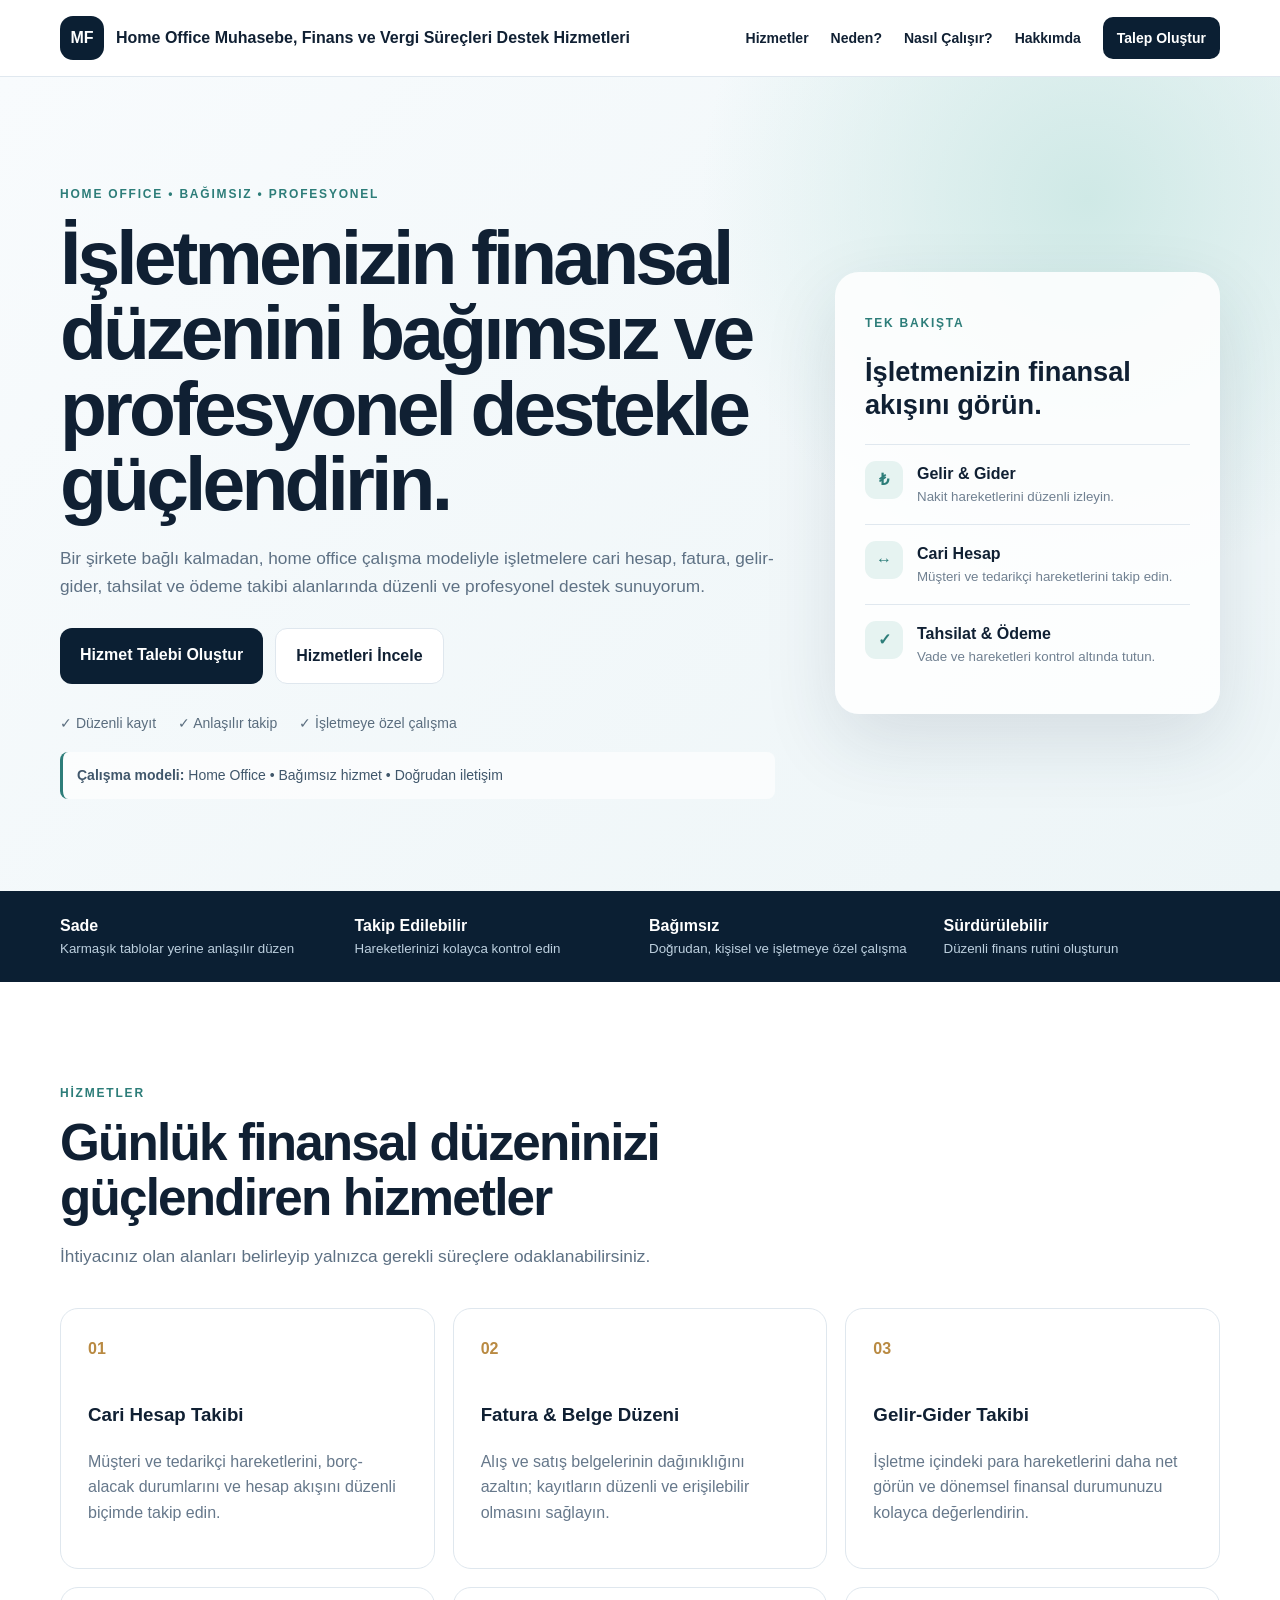
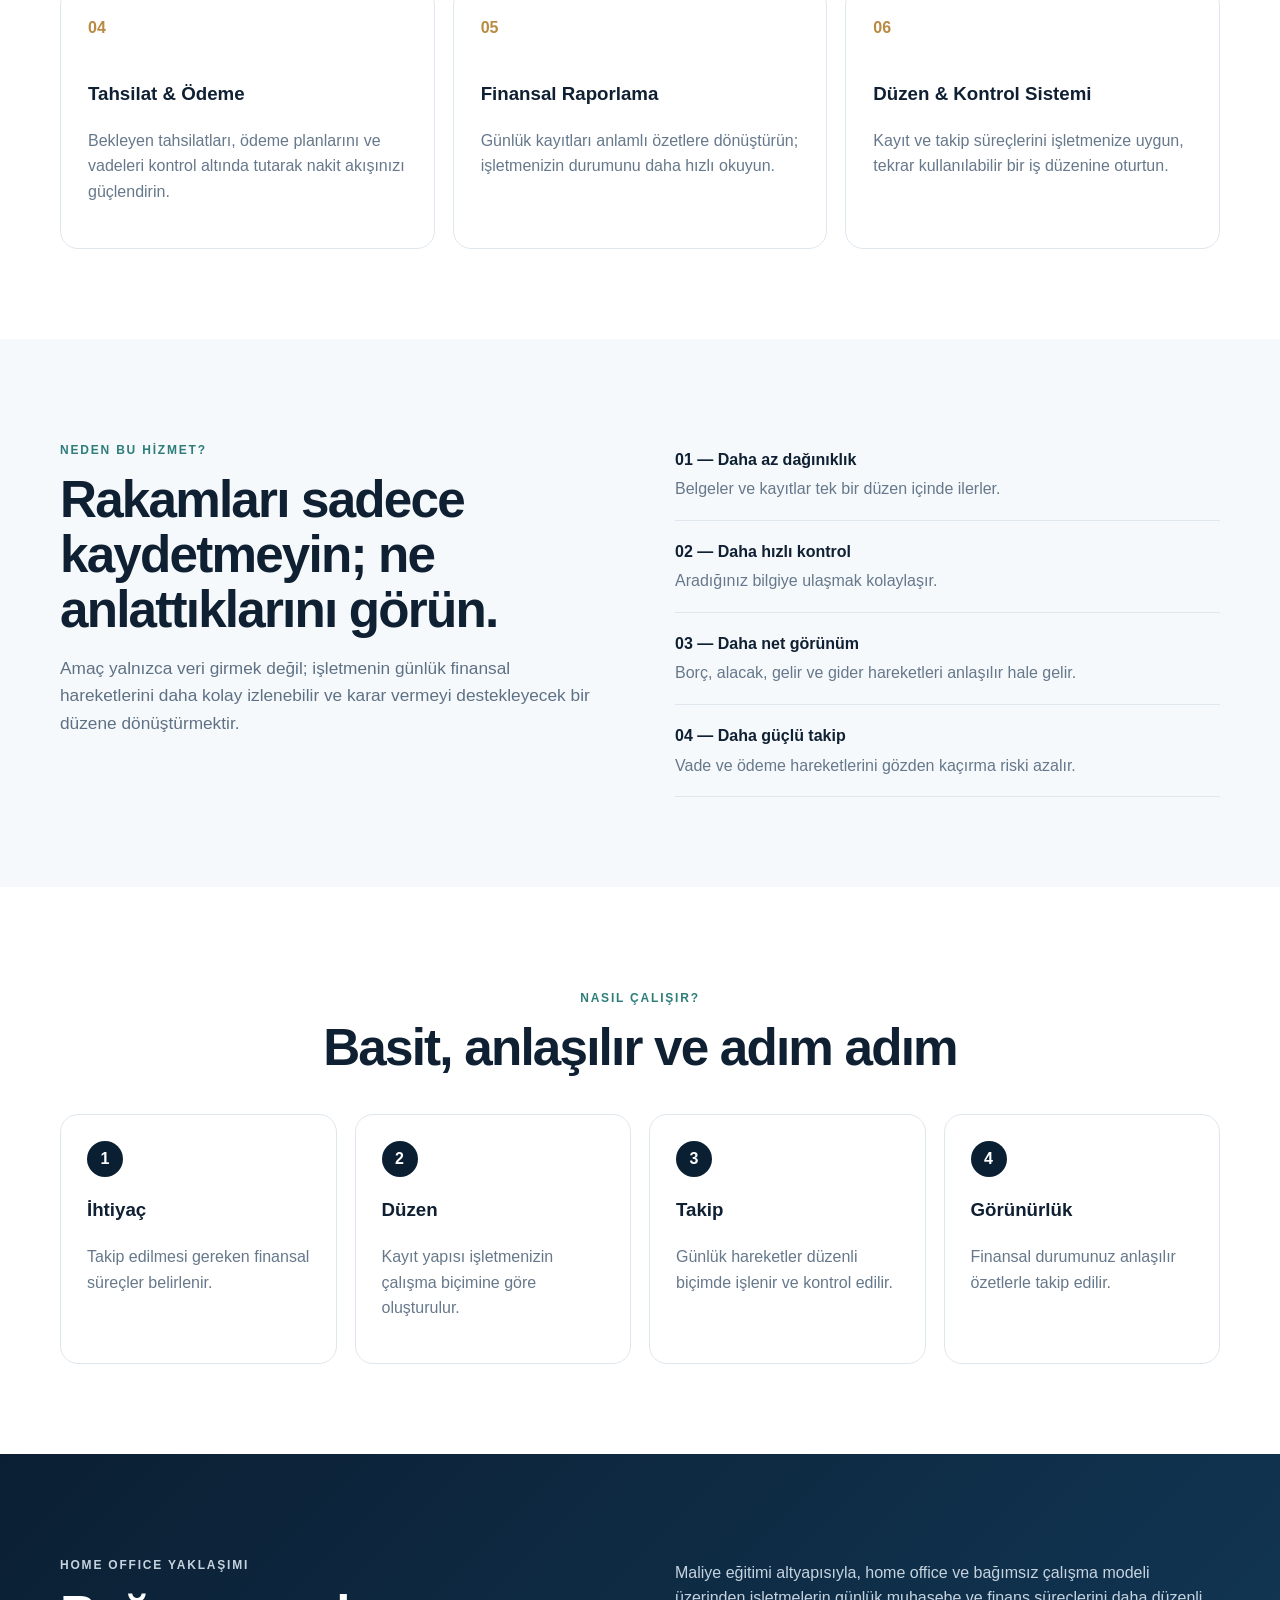
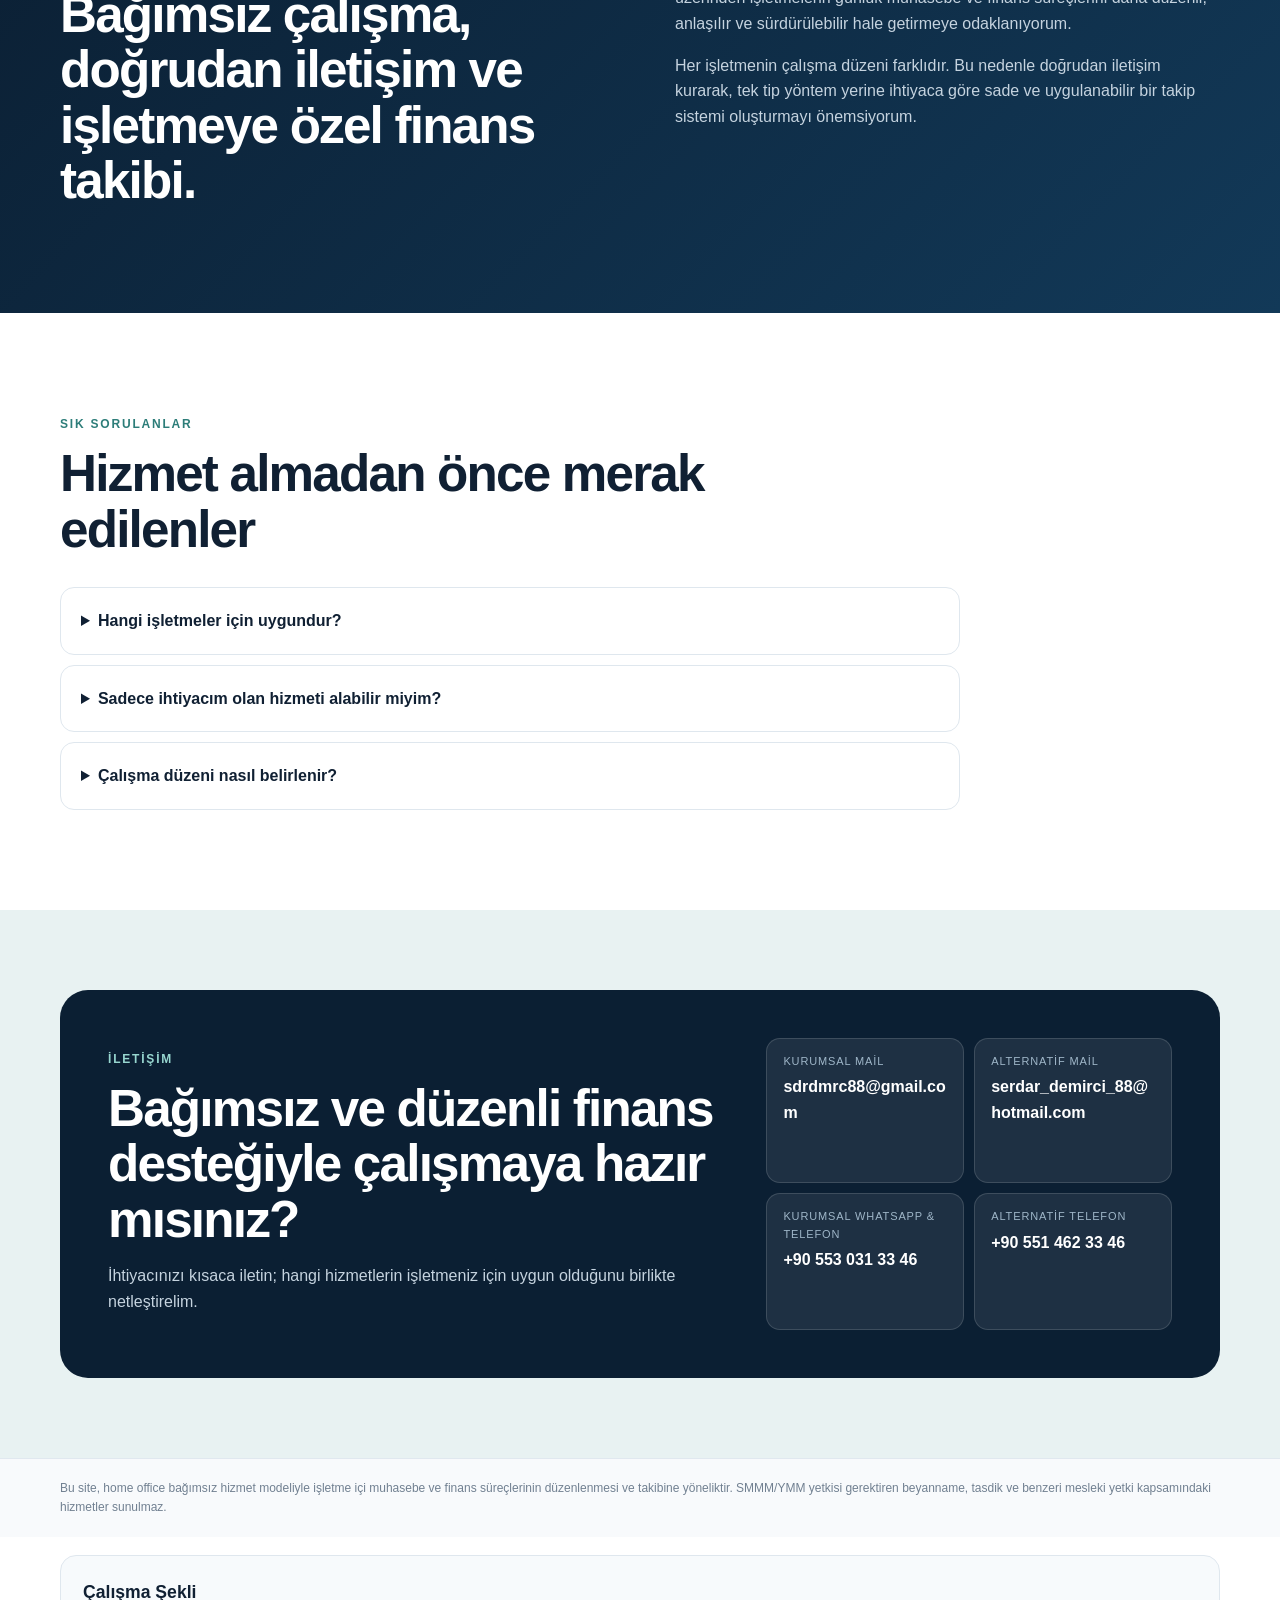
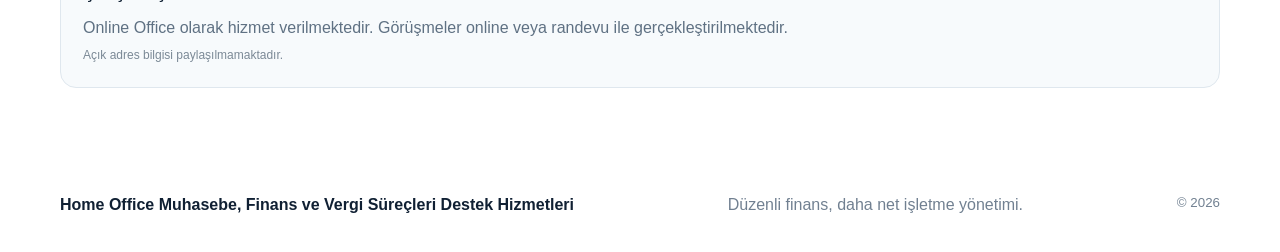
==== commit 287a1f0a: "Add files via upload" ====
--- a/index.html
+++ b/index.html
@@ -3,23 +3,23 @@
 <head>
 <meta charset="utf-8">
 <meta name="viewport" content="width=device-width,initial-scale=1">
-<title>Home Office Muhasebe ve Finans Hizmetleri | Cari, Fatura ve Finansal Takip</title>
-<meta name="description" content="Home office bağımsız muhasebe ve finans hizmetleri: cari hesap, fatura, gelir-gider, tahsilat, ödeme ve finansal takip. İşletmelere düzenli ve profesyonel destek.">
+<title>Home Office Muhasebe, Finans ve Vergi Süreçleri Destek Hizmetleri | Cari, Fatura ve Finansal Takip</title>
+<meta name="description" content="Home office bağımsız muhasebe, finans ve vergi süreçleri destek hizmetleri: cari hesap, fatura, gelir-gider, tahsilat, ödeme ve finansal takip.">
 <meta name="robots" content="index,follow,max-image-preview:large,max-snippet:-1">
 <link rel="canonical" href="https://sdrdmrc88-bit.github.io/muhasebe-finans-web/">
 <link rel="stylesheet" href="style.css">
 <meta property="og:type" content="website">
 <meta property="og:locale" content="tr_TR">
-<meta property="og:title" content="Muhasebe ve Finans İşleri | Düzenli ve Güvenilir Finans Takibi">
+<meta property="og:title" content="Home Office Muhasebe, Finans ve Vergi Süreçleri Destek Hizmetleri | Düzenli ve Güvenilir Finans Takibi">
 <meta property="og:description" content="Cari hesap, fatura, gelir-gider, tahsilat ve ödeme süreçlerinizi daha düzenli ve anlaşılır hale getirin.">
 <meta property="og:url" content="https://sdrdmrc88-bit.github.io/muhasebe-finans-web/">
-<meta property="og:site_name" content="Muhasebe ve Finans İşleri">
+<meta property="og:site_name" content="Home Office Muhasebe, Finans ve Vergi Süreçleri Destek Hizmetleri">
 <script type="application/ld+json">
 {
 "@context":"https://schema.org",
 "@graph":[
-{"@type":"WebSite","url":"https://sdrdmrc88-bit.github.io/muhasebe-finans-web/","name":"Muhasebe ve Finans İşleri","inLanguage":"tr-TR"},
-{"@type":"ProfessionalService","name":"Muhasebe ve Finans İşleri","url":"https://sdrdmrc88-bit.github.io/muhasebe-finans-web/","description":"Cari hesap, fatura, gelir-gider, tahsilat, ödeme ve finansal takip hizmetleri.","areaServed":{"@type":"Country","name":"Türkiye"}}
+{"@type":"WebSite","url":"https://sdrdmrc88-bit.github.io/muhasebe-finans-web/","name":"Home Office Muhasebe, Finans ve Vergi Süreçleri Destek Hizmetleri","inLanguage":"tr-TR"},
+{"@type":"ProfessionalService","name":"Home Office Muhasebe, Finans ve Vergi Süreçleri Destek Hizmetleri","url":"https://sdrdmrc88-bit.github.io/muhasebe-finans-web/","description":"Cari hesap, fatura, gelir-gider, tahsilat, ödeme ve finansal takip hizmetleri.","areaServed":{"@type":"Country","name":"Türkiye"}}
 ]
 }
 </script>
@@ -27,7 +27,7 @@
 <body>
 <header>
 <div class="wrap nav">
-<a class="brand" href="#anasayfa"><span>MF</span><b>Home Office Muhasebe ve Finans</b></a>
+<a class="brand" href="#anasayfa"><span>MF</span><b>Home Office Muhasebe, Finans ve Vergi Süreçleri Destek Hizmetleri</b></a>
 <nav><a href="#hizmetler">Hizmetler</a><a href="#neden">Neden?</a><a href="#surec">Nasıl Çalışır?</a><a href="#hakkimda">Hakkımda</a><a class="mini" href="#iletisim">Talep Oluştur</a></nav>
 </div>
 </header>
@@ -107,12 +107,44 @@
 
 <section class="cta" id="iletisim"><div class="wrap cta-inner">
 <div><p class="eyebrow">İLETİŞİM</p><h2>Bağımsız ve düzenli finans desteğiyle çalışmaya hazır mısınız?</h2><p>İhtiyacınızı kısaca iletin; hangi hizmetlerin işletmeniz için uygun olduğunu birlikte netleştirelim.</p></div>
-<div class="contact"><b>İletişim bilgileri</b><p>Telefon, e-posta ve isteğe bağlı WhatsApp bağlantısı buraya eklenecek.</p></div>
+
+<div class="contact-panel">
+  <div class="contact-list">
+    <div class="contact-item">
+      <span>Kurumsal Mail</span>
+      <a href="mailto:sdrdmrc88@gmail.com">sdrdmrc88@gmail.com</a>
+    </div>
+    <div class="contact-item">
+      <span>Alternatif Mail</span>
+      <a href="mailto:serdar_demirci_88@hotmail.com">serdar_demirci_88@hotmail.com</a>
+    </div>
+    <div class="contact-item">
+      <span>Kurumsal WhatsApp & Telefon</span>
+      <a href="https://wa.me/905530313346" target="_blank" rel="noopener">+90 553 031 33 46</a>
+    </div>
+    <div class="contact-item">
+      <span>Alternatif Telefon</span>
+      <a href="tel:+905514623346">+90 551 462 33 46</a>
+    </div>
+  </div>
+
+  
+</div>
+
 </div></section>
 
 <section class="legal"><div class="wrap">Bu site, home office bağımsız hizmet modeliyle işletme içi muhasebe ve finans süreçlerinin düzenlenmesi ve takibine yöneliktir. SMMM/YMM yetkisi gerektiren beyanname, tasdik ve benzeri mesleki yetki kapsamındaki hizmetler sunulmaz.</div></section>
+<section class="office-location"><div class="wrap">
+<div class="office-note">
+  <h3>Çalışma Şekli</h3>
+  <p>Online Office olarak hizmet verilmektedir. Görüşmeler online veya randevu ile gerçekleştirilmektedir.</p>
+  <p class="privacy-note">Açık adres bilgisi paylaşılmamaktadır.</p>
+</div>
+</div></section>
 </main>
 
-<footer><div class="wrap foot"><b>Home Office Muhasebe ve Finans</b><span>Düzenli finans, daha net işletme yönetimi.</span><small>© 2026</small></div></footer>
+<footer><div class="wrap foot"><b>Home Office Muhasebe, Finans ve Vergi Süreçleri Destek Hizmetleri</b><span>Düzenli finans, daha net işletme yönetimi.</span><small>© 2026</small></div></footer>
+
+
 </body>
 </html>
--- a/style.css
+++ b/style.css
@@ -1,2 +1,33 @@
 *{box-sizing:border-box}html{scroll-behavior:smooth}body{margin:0;font-family:Arial,Helvetica,sans-serif;color:#102033;line-height:1.6}a{color:inherit}.wrap{width:min(1160px,92%);margin:auto}header{position:sticky;top:0;z-index:10;background:#fffffff2;border-bottom:1px solid #e0e8ef}.nav{min-height:76px;display:flex;align-items:center;justify-content:space-between;gap:28px}.brand{display:flex;align-items:center;gap:12px;text-decoration:none}.brand span{display:grid;place-items:center;width:44px;height:44px;border-radius:13px;background:#0b1f33;color:#fff;font-weight:800}.nav nav{display:flex;align-items:center;gap:22px}.nav nav a{text-decoration:none;font-size:14px;font-weight:700}.mini{background:#0b1f33;color:#fff;padding:10px 14px;border-radius:10px}.hero{padding:96px 0 78px;background:radial-gradient(circle at 85% 15%,#cfe9e6,transparent 30%),linear-gradient(135deg,#f8fbfd,#edf5f7)}.hero-grid{display:grid;grid-template-columns:1.3fr .7fr;gap:60px;align-items:center}.eyebrow{font-size:12px;font-weight:800;letter-spacing:.15em;color:#2d7d79}.hero h1{font-size:clamp(2.8rem,6vw,5.2rem);line-height:.98;letter-spacing:-.05em;margin:16px 0 24px}.lead,.intro{color:#5e7184;font-size:1.08rem;max-width:760px}.actions{display:flex;gap:12px;flex-wrap:wrap;margin-top:28px}.btn{display:inline-block;padding:14px 20px;border-radius:12px;text-decoration:none;background:#0b1f33;color:#fff;font-weight:800}.btn.alt{background:#fff;color:#102033;border:1px solid #dfe7ee}.trust{display:flex;gap:22px;flex-wrap:wrap;margin-top:28px;color:#5a6d7e;font-size:14px}.hero aside{background:#ffffffd9;padding:30px;border-radius:24px;box-shadow:0 28px 75px #17354c1f}.hero aside h2{font-size:1.7rem;line-height:1.2}.metric{display:flex;gap:14px;border-top:1px solid #e0e8ef;padding:16px 0}.metric>b{width:38px;height:38px;border-radius:11px;background:#e6f3f1;color:#2d7d79;display:grid;place-items:center}.metric p{margin:0}.metric strong,.metric small{display:block}.metric small{color:#708091}.bar{background:#0b1f33;color:#fff;padding:22px 0}.four{display:grid;grid-template-columns:repeat(4,1fr);gap:18px}.four small{display:block;color:#bdd0df}.section{padding:90px 0}.section h2,.cta h2{font-size:clamp(2rem,4vw,3.4rem);line-height:1.08;letter-spacing:-.035em;margin:10px 0 15px;max-width:780px}.cards{display:grid;grid-template-columns:repeat(3,1fr);gap:18px;margin-top:38px}.cards article{min-height:240px;padding:27px;border:1px solid #dfe7ee;border-radius:18px}.cards i{font-style:normal;color:#b98a42;font-weight:800}.cards h3{margin-top:38px}.cards p{color:#66788b}.soft{background:#f6f9fc}.split{display:grid;grid-template-columns:1fr 1fr;gap:70px}.benefits p{padding:18px 0;border-bottom:1px solid #dfe7ee;margin:0}.benefits b,.benefits span{display:block}.benefits span{color:#66788b;margin-top:4px}.center{text-align:center;margin-left:auto!important;margin-right:auto!important}.steps{display:grid;grid-template-columns:repeat(4,1fr);gap:18px;margin-top:38px}.steps div{padding:26px;border:1px solid #dfe7ee;border-radius:18px}.steps>b{}.steps div>b{display:grid;place-items:center;width:36px;height:36px;border-radius:50%;background:#0b1f33;color:#fff}.steps p{color:#66788b}.dark{background:linear-gradient(135deg,#0b1f33,#123958);color:#fff}.dark p{color:#c5d3df}.faq{max-width:900px;margin-top:30px}.faq details{border:1px solid #dfe7ee;border-radius:14px;padding:0 20px;margin-bottom:10px}.faq summary{padding:20px 0;font-weight:800;cursor:pointer}.faq details p{color:#66788b;padding-bottom:18px}.cta{padding:80px 0;background:#e8f2f2}.cta-inner{display:grid;grid-template-columns:1.2fr .8fr;gap:50px;background:#0b1f33;color:#fff;padding:48px;border-radius:28px}.cta .eyebrow{color:#97d6cf}.cta p{color:#c5d3df}.contact{padding:24px;border-radius:18px;background:#ffffff12;border:1px solid #ffffff24}.legal{padding:20px 0;background:#f8fafc;color:#718091;font-size:12px;border-top:1px solid #e0e8ef}footer{padding:34px 0}.foot{display:flex;gap:22px;justify-content:space-between;flex-wrap:wrap}.foot span,.foot small{color:#718091}@media(max-width:850px){.nav nav{display:none}.hero-grid,.split,.cta-inner{grid-template-columns:1fr}.cards{grid-template-columns:1fr 1fr}.steps,.four{grid-template-columns:1fr 1fr}.hero{padding:68px 0}}@media(max-width:560px){.cards,.steps,.four{grid-template-columns:1fr}.hero h1{font-size:2.75rem}.btn{width:100%;text-align:center}.cta-inner{padding:28px 22px}.section{padding:66px 0}}
 .identity-note{margin-top:18px;padding:12px 14px;border-left:3px solid #2d7d79;background:#ffffffa8;color:#40576b;border-radius:8px;font-size:14px}
+
+.contact-panel{display:grid;gap:18px}
+.contact-list{display:grid;grid-template-columns:1fr 1fr;gap:10px}
+.contact-item{padding:14px 16px;border-radius:14px;background:rgba(255,255,255,.08);border:1px solid rgba(255,255,255,.14)}
+.contact-item span{display:block;font-size:11px;letter-spacing:.08em;text-transform:uppercase;color:#9fb6c8;margin-bottom:4px}
+.contact-item a{color:#fff;text-decoration:none;font-weight:700;word-break:break-word}
+
+
+
+
+
+
+
+
+
+
+
+
+@media(max-width:700px){
+  .contact-list,
+  
+}
+
+.office-note,.office-location .office-note{
+  margin-top:18px;padding:22px;border-radius:16px;
+  background:#f7fafc;border:1px solid #dfe7ee;color:#102033
+}
+.office-note h3{margin:0 0 8px;font-size:1.1rem}
+.office-note p{margin:0;color:#5f7183}
+.office-note .privacy-note{margin-top:6px;font-size:12px;color:#7b8996}
+.office-location{padding:0 0 70px}
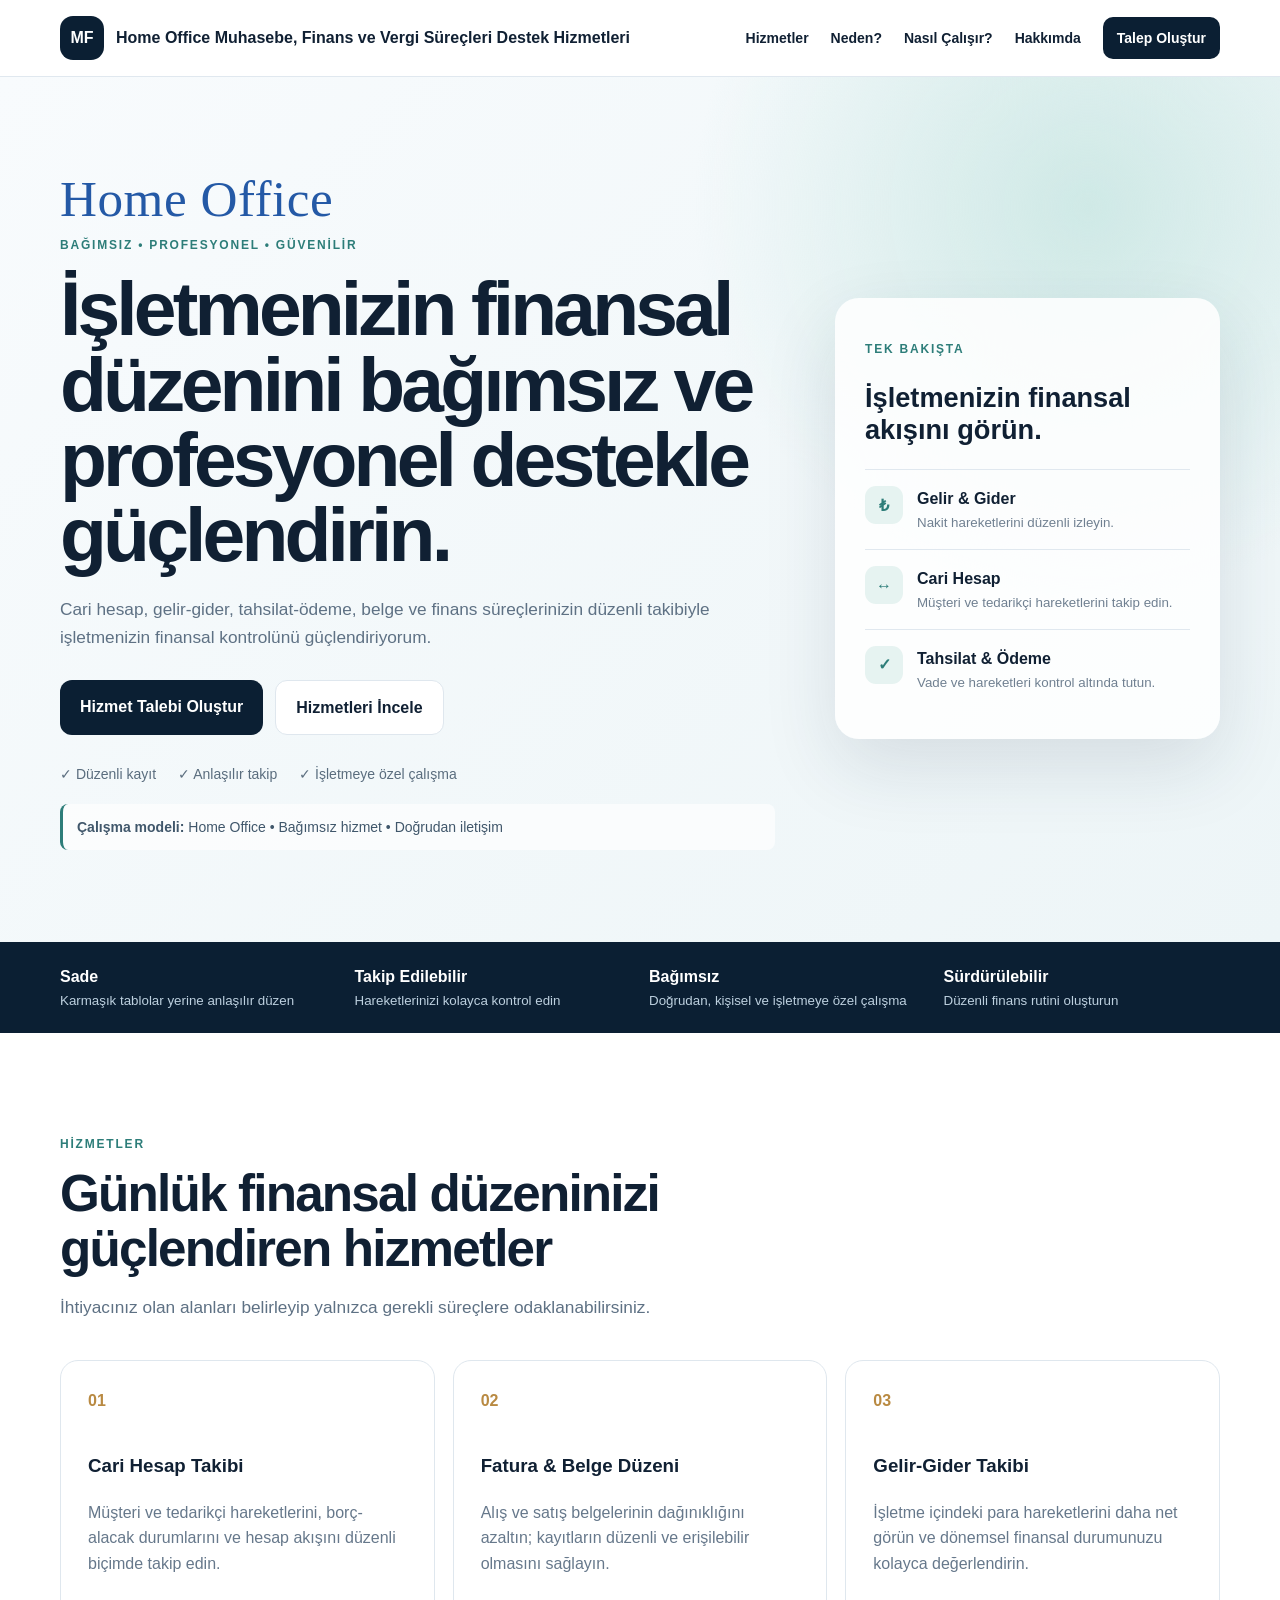
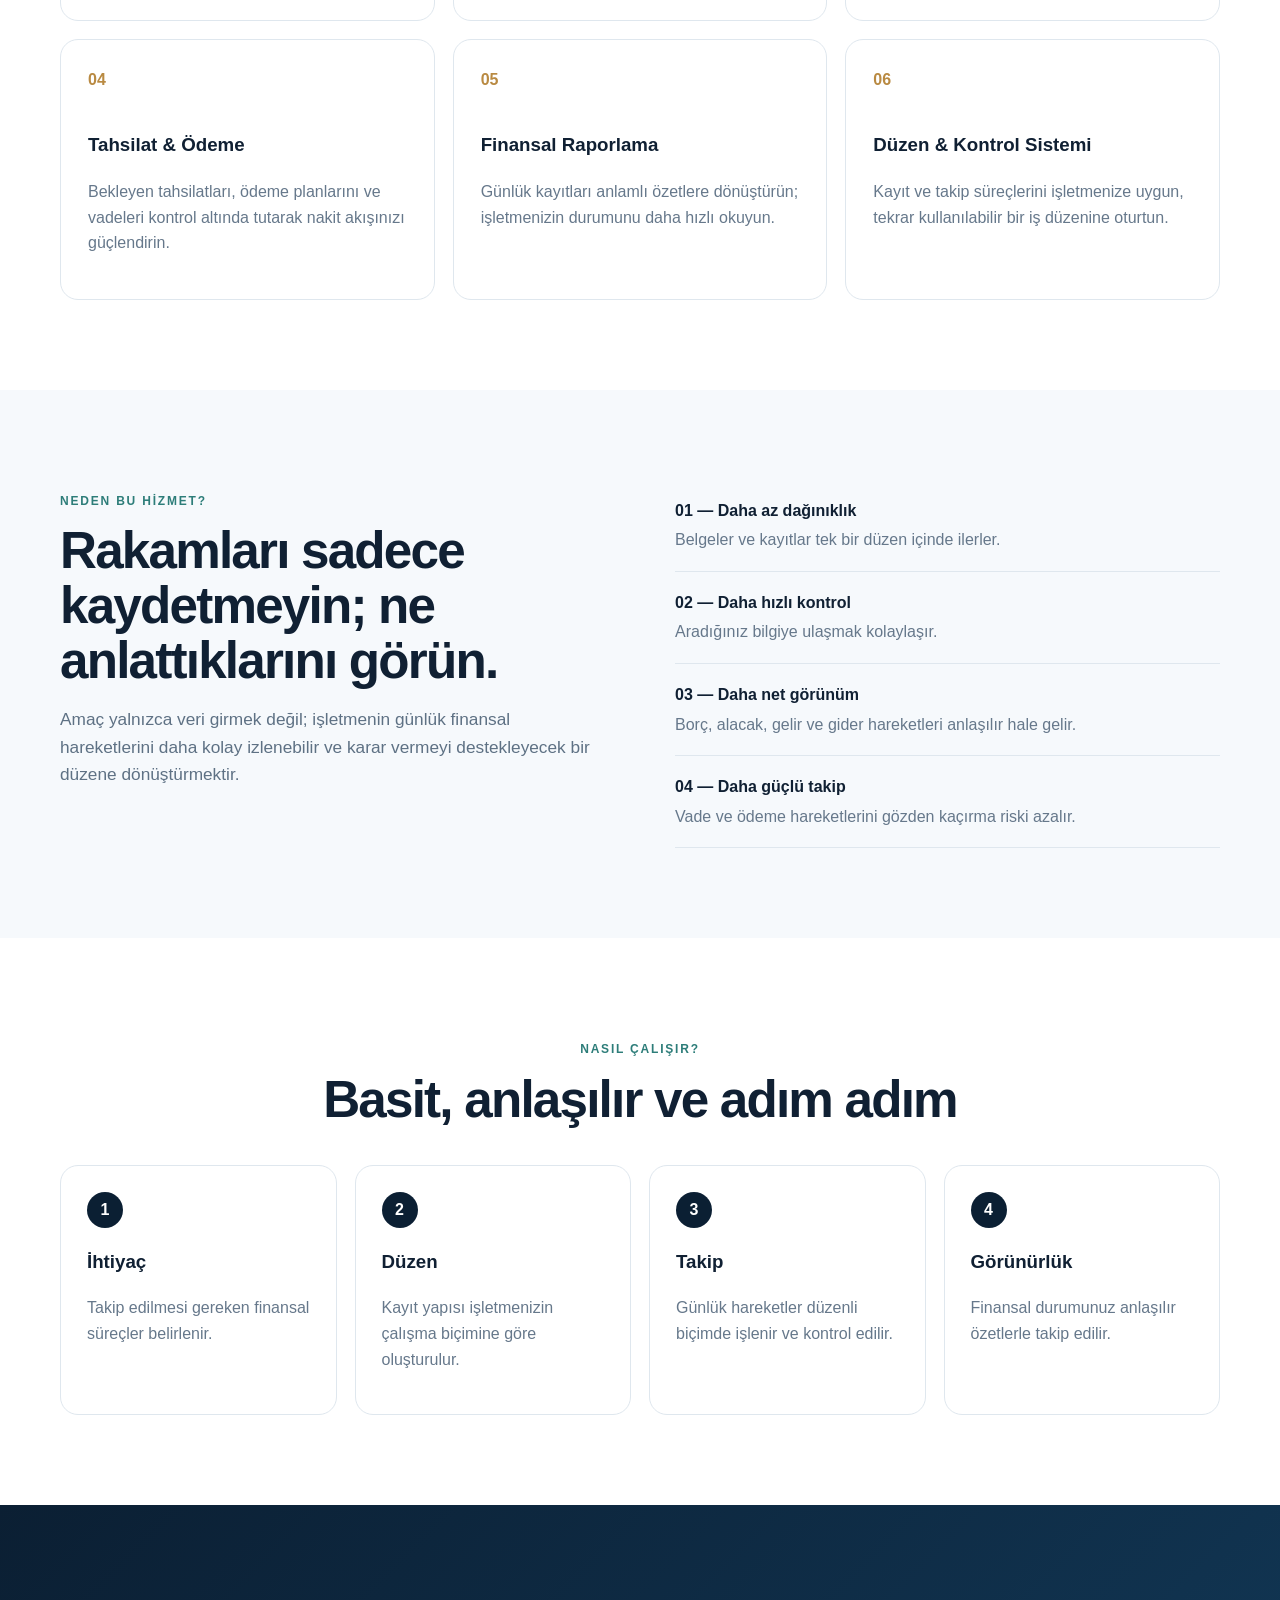
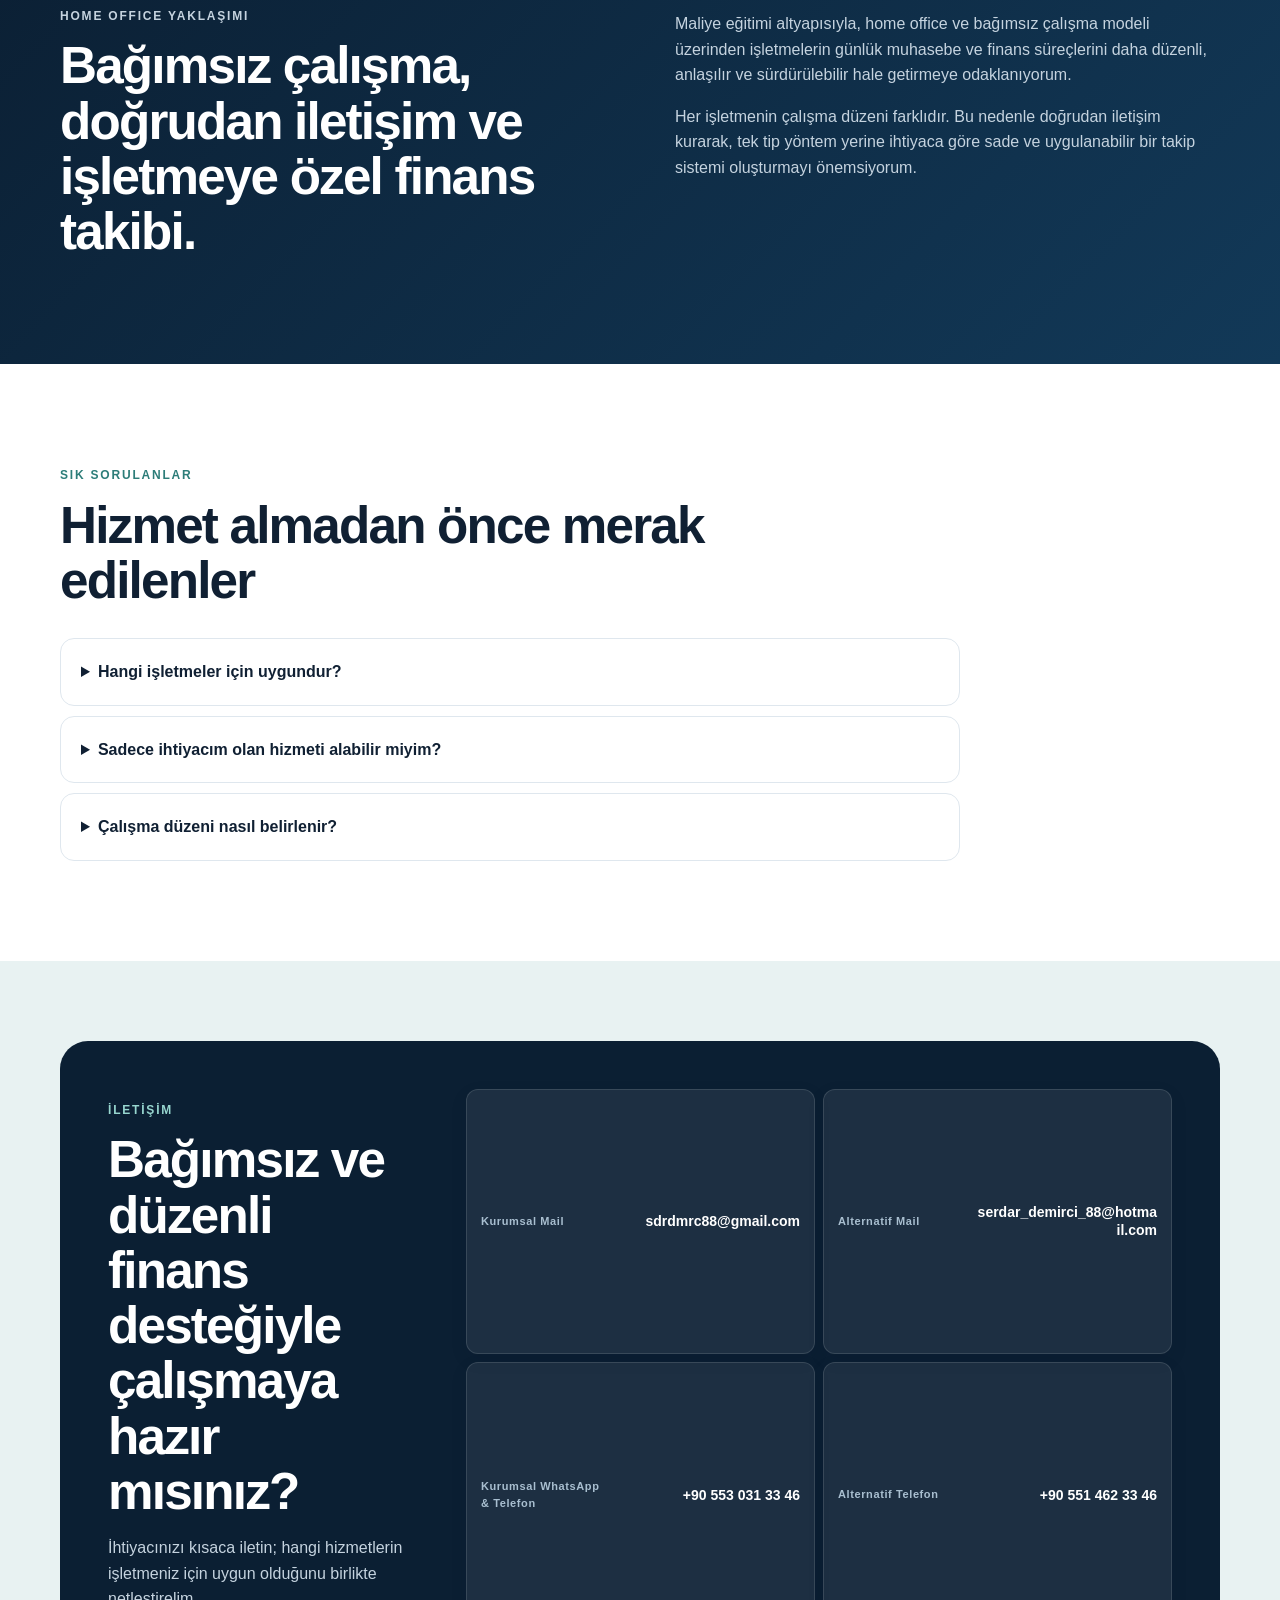
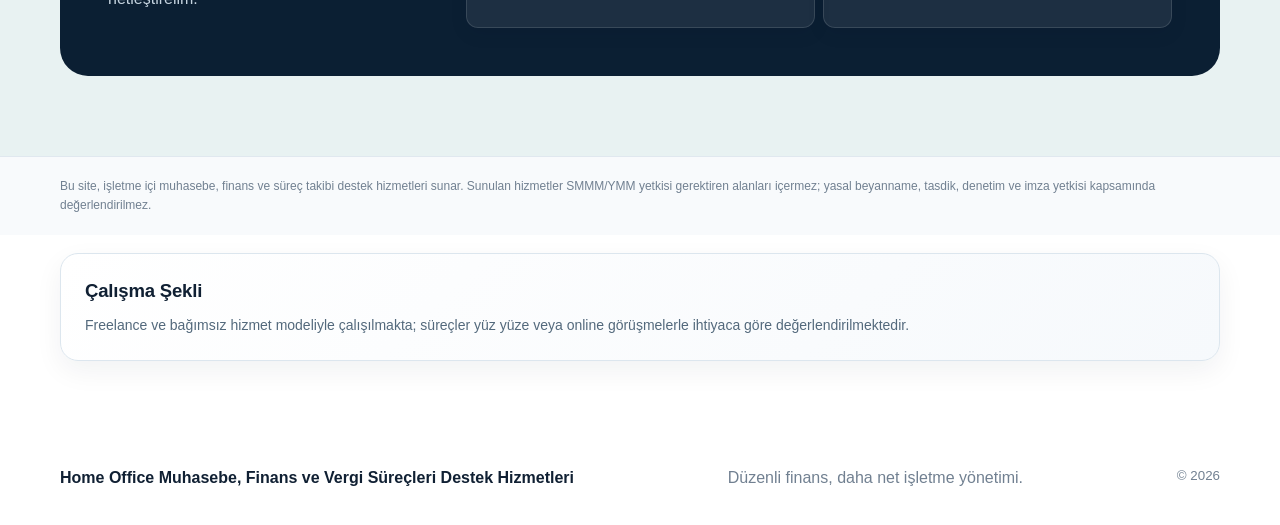
==== commit 728904a5: "Add files via upload" ====
--- a/index.html
+++ b/index.html
@@ -36,9 +36,9 @@
 <section class="hero" id="anasayfa">
 <div class="wrap hero-grid">
 <div>
-<p class="eyebrow">HOME OFFICE • BAĞIMSIZ • PROFESYONEL</p>
+<div class="homeoffice-script">Home Office</div><p class="eyebrow">BAĞIMSIZ • PROFESYONEL • GÜVENİLİR</p>
 <h1>İşletmenizin finansal düzenini bağımsız ve profesyonel destekle güçlendirin.</h1>
-<p class="lead">Bir şirkete bağlı kalmadan, home office çalışma modeliyle işletmelere cari hesap, fatura, gelir-gider, tahsilat ve ödeme takibi alanlarında düzenli ve profesyonel destek sunuyorum.</p>
+<p class="lead">Cari hesap, gelir-gider, tahsilat-ödeme, belge ve finans süreçlerinizin düzenli takibiyle işletmenizin finansal kontrolünü güçlendiriyorum.</p>
 <div class="actions"><a class="btn" href="#iletisim">Hizmet Talebi Oluştur</a><a class="btn alt" href="#hizmetler">Hizmetleri İncele</a></div>
 <div class="trust"><span>✓ Düzenli kayıt</span><span>✓ Anlaşılır takip</span><span>✓ İşletmeye özel çalışma</span></div>
 <p class="identity-note"><strong>Çalışma modeli:</strong> Home Office • Bağımsız hizmet • Doğrudan iletişim</p>
@@ -133,12 +133,11 @@
 
 </div></section>
 
-<section class="legal"><div class="wrap">Bu site, home office bağımsız hizmet modeliyle işletme içi muhasebe ve finans süreçlerinin düzenlenmesi ve takibine yöneliktir. SMMM/YMM yetkisi gerektiren beyanname, tasdik ve benzeri mesleki yetki kapsamındaki hizmetler sunulmaz.</div></section>
+<section class="legal"><div class="wrap">Bu site, işletme içi muhasebe, finans ve süreç takibi destek hizmetleri sunar. Sunulan hizmetler SMMM/YMM yetkisi gerektiren alanları içermez; yasal beyanname, tasdik, denetim ve imza yetkisi kapsamında değerlendirilmez.</div></section>
 <section class="office-location"><div class="wrap">
 <div class="office-note">
   <h3>Çalışma Şekli</h3>
-  <p>Online Office olarak hizmet verilmektedir. Görüşmeler online veya randevu ile gerçekleştirilmektedir.</p>
-  <p class="privacy-note">Açık adres bilgisi paylaşılmamaktadır.</p>
+  <p>Freelance ve bağımsız hizmet modeliyle çalışılmakta; süreçler yüz yüze veya online görüşmelerle ihtiyaca göre değerlendirilmektedir.</p>
 </div>
 </div></section>
 </main>
--- a/style.css
+++ b/style.css
@@ -31,3 +31,103 @@
 .office-note p{margin:0;color:#5f7183}
 .office-note .privacy-note{margin-top:6px;font-size:12px;color:#7b8996}
 .office-location{padding:0 0 70px}
+
+/* FINAL V9 POLISHED UI */
+.homeoffice-script{
+  font-family:"Segoe Script","Lucida Handwriting","Brush Script MT",cursive;
+  font-size:clamp(2rem,4vw,3.6rem);
+  line-height:1;
+  color:#2459a6;
+  margin:0 0 12px;
+  font-weight:500;
+  letter-spacing:.01em;
+}
+.contact-panel{gap:14px}
+.contact-list{
+  display:grid;
+  grid-template-columns:1fr 1fr;
+  gap:8px;
+}
+.contact-item{
+  display:grid;
+  grid-template-columns:minmax(125px,.8fr) minmax(180px,1.2fr);
+  align-items:center;
+  gap:14px;
+  padding:11px 14px;
+  border-radius:12px;
+  background:rgba(255,255,255,.075);
+  border:1px solid rgba(255,255,255,.12);
+  box-shadow:0 6px 18px rgba(3,18,34,.08);
+}
+.contact-item span{
+  margin:0;
+  font-size:11px;
+  letter-spacing:.055em;
+  text-transform:none;
+  color:#a9bfd0;
+  font-weight:700;
+}
+.contact-item a{
+  color:#fff;
+  font-size:14px;
+  line-height:1.25;
+  font-weight:700;
+  text-align:right;
+}
+.office-note,.office-location .office-note{
+  margin-top:18px;
+  padding:22px 24px;
+  border-radius:18px;
+  background:linear-gradient(135deg,#ffffff,#f6f9fc);
+  border:1px solid #dce6ee;
+  color:#102033;
+  box-shadow:0 10px 28px rgba(16,32,51,.06);
+}
+.office-note h3{
+  margin:0 0 8px;
+  font-size:1.16rem;
+  letter-spacing:-.01em;
+}
+.office-note p{
+  margin:0;
+  color:#53697c;
+  font-size:14px;
+  line-height:1.7;
+}
+.legal-note{
+  background:linear-gradient(90deg,#f4f7fb,#eef3f8);
+  border-top:1px solid #dfe7ee;
+  border-bottom:1px solid #dfe7ee;
+}
+.legal-note .wrap{
+  position:relative;
+  padding-left:44px;
+}
+.legal-note .wrap:before{
+  content:"✓";
+  position:absolute;
+  left:0;
+  top:50%;
+  transform:translateY(-50%);
+  width:30px;
+  height:30px;
+  border-radius:50%;
+  display:grid;
+  place-items:center;
+  background:#e7eef8;
+  color:#244f8c;
+  font-weight:900;
+}
+.legal-note p{
+  font-size:12.5px;
+  line-height:1.65;
+  color:#566b7d;
+}
+@media(max-width:760px){
+  .contact-list{grid-template-columns:1fr}
+  .contact-item{
+    grid-template-columns:1fr;
+    gap:4px;
+  }
+  .contact-item a{text-align:left}
+}
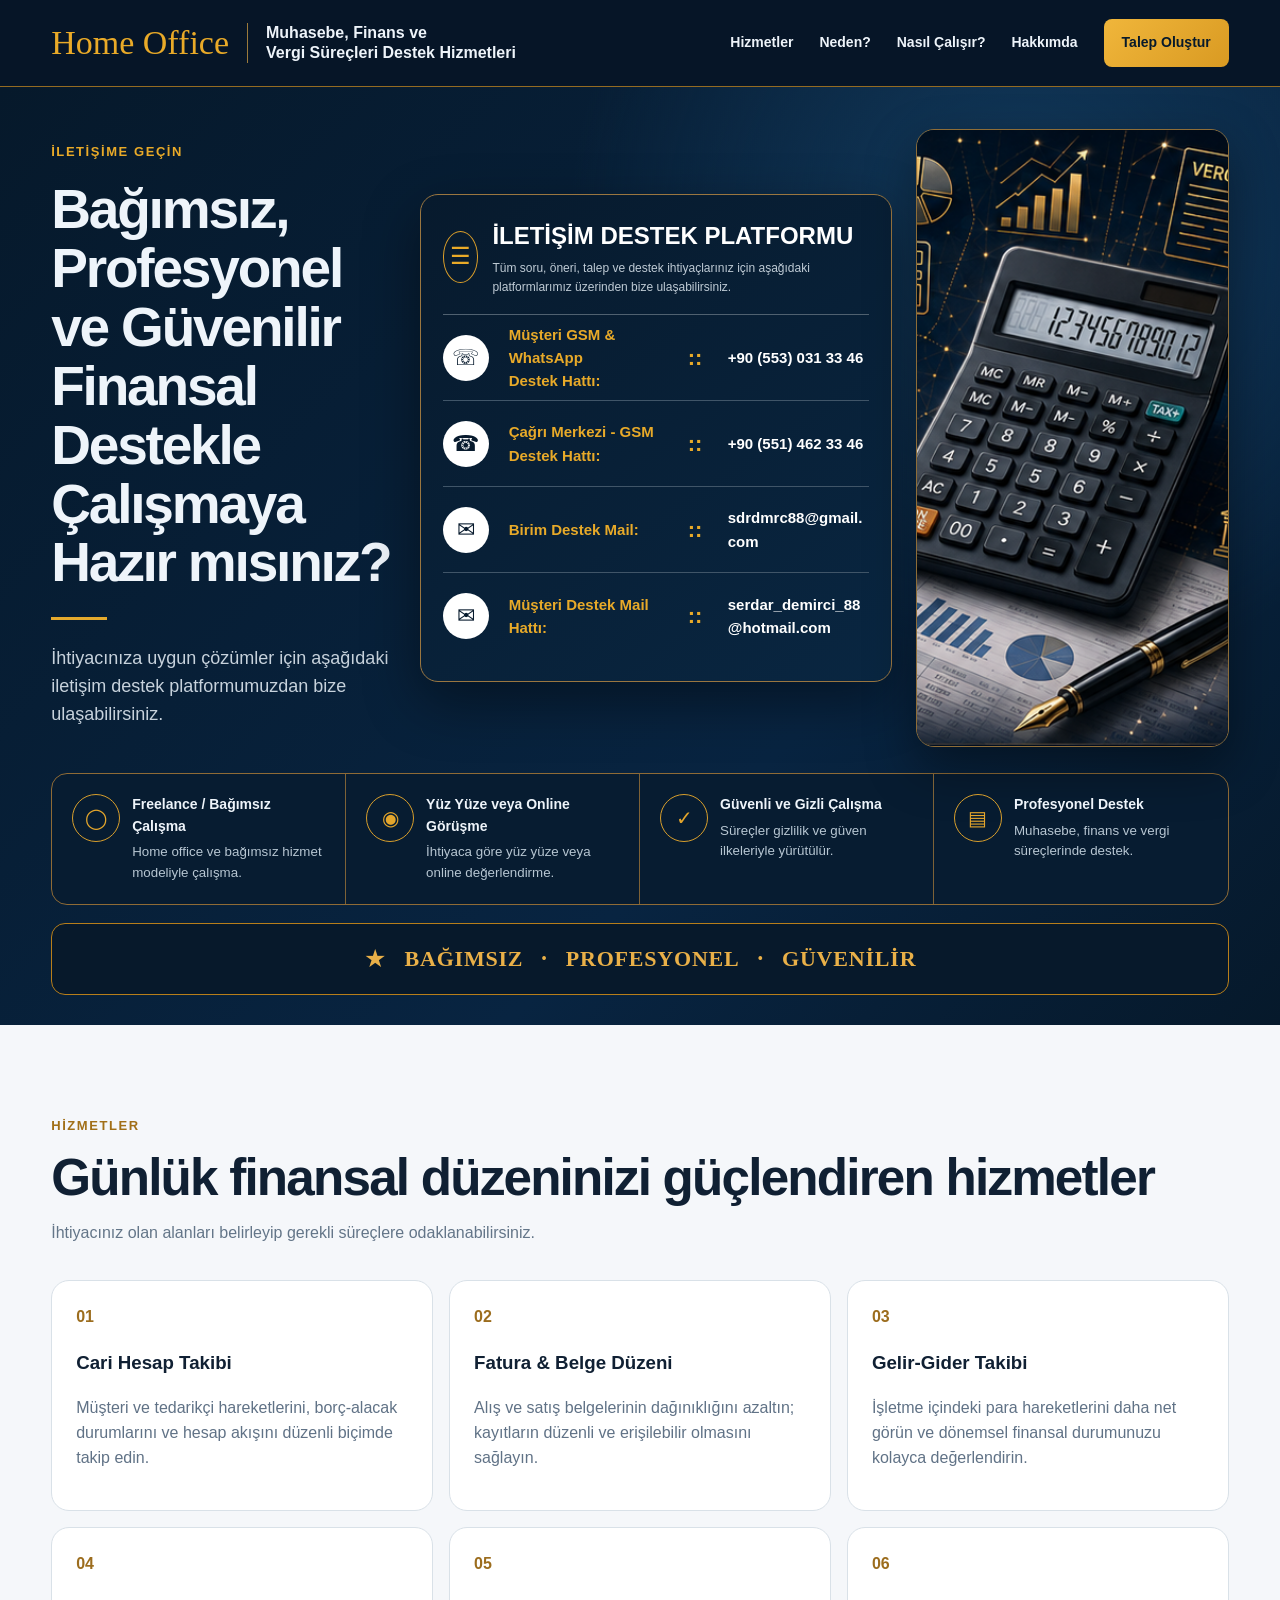
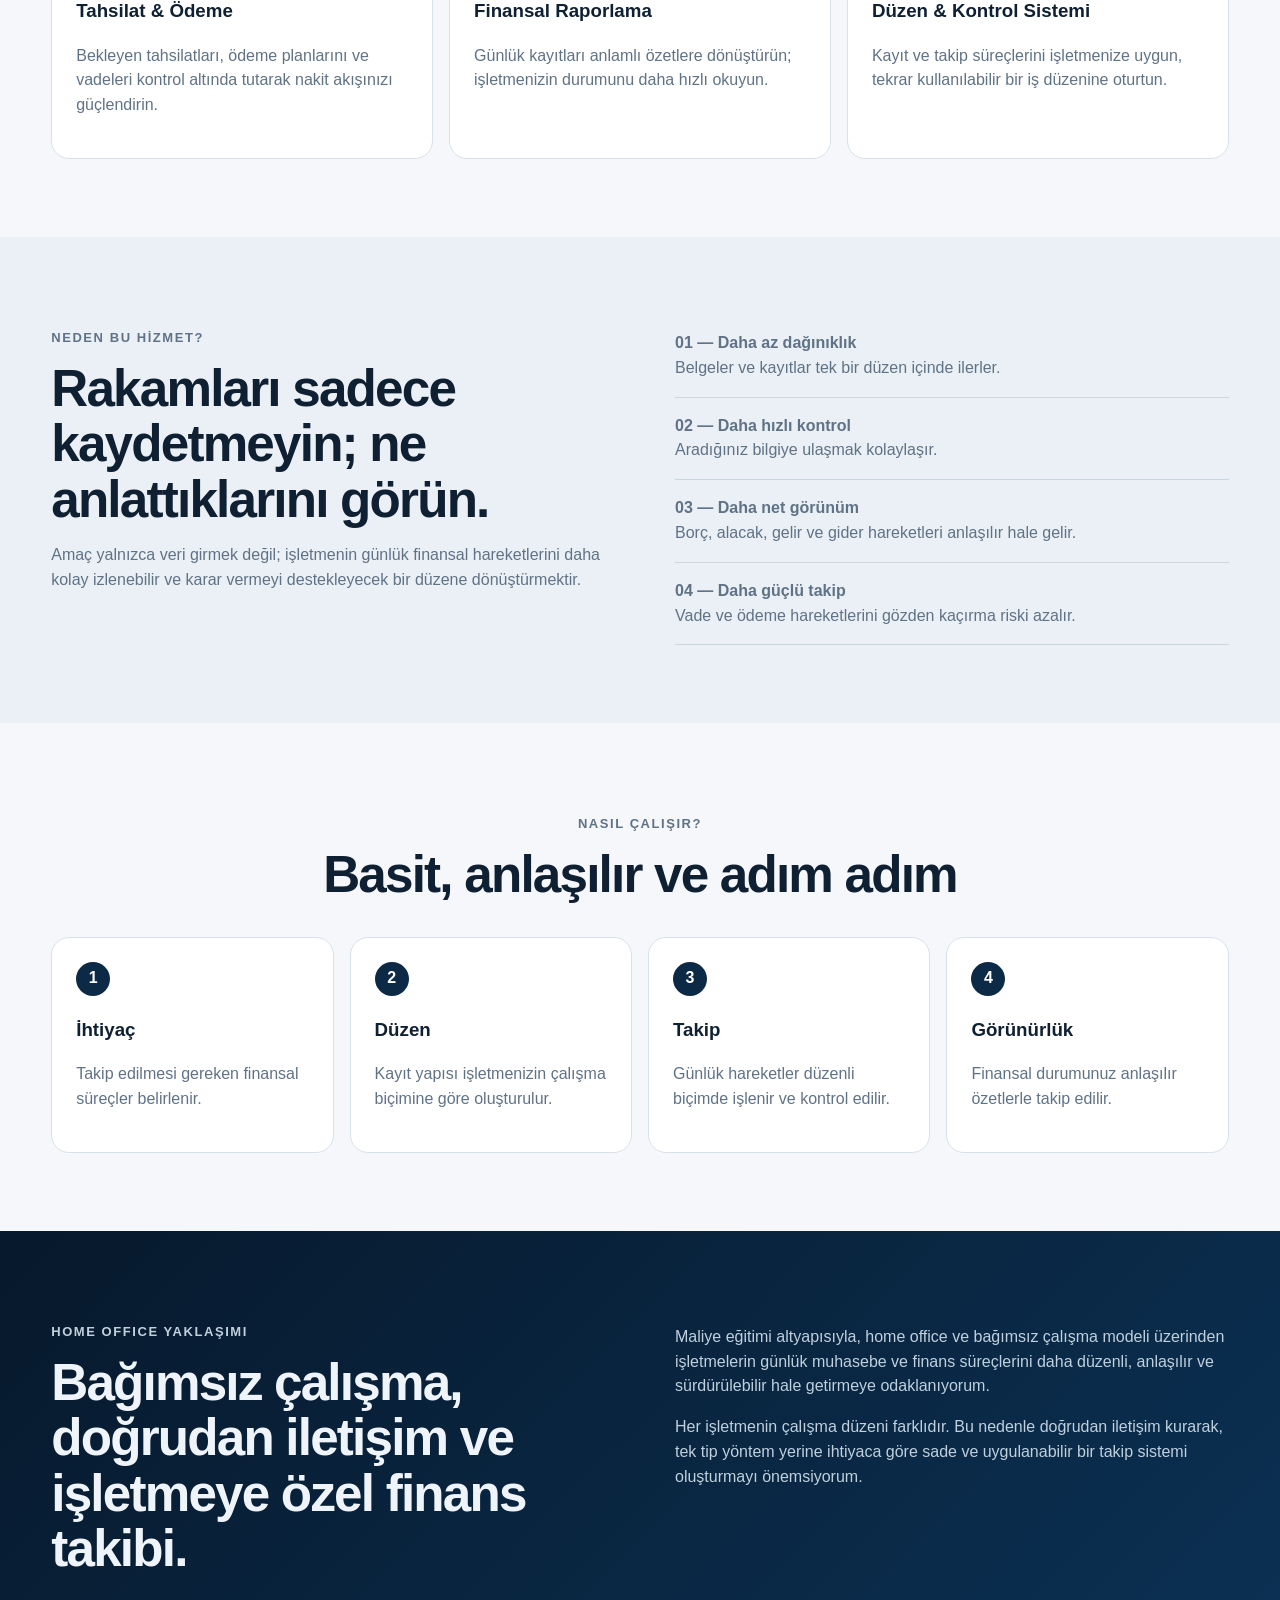
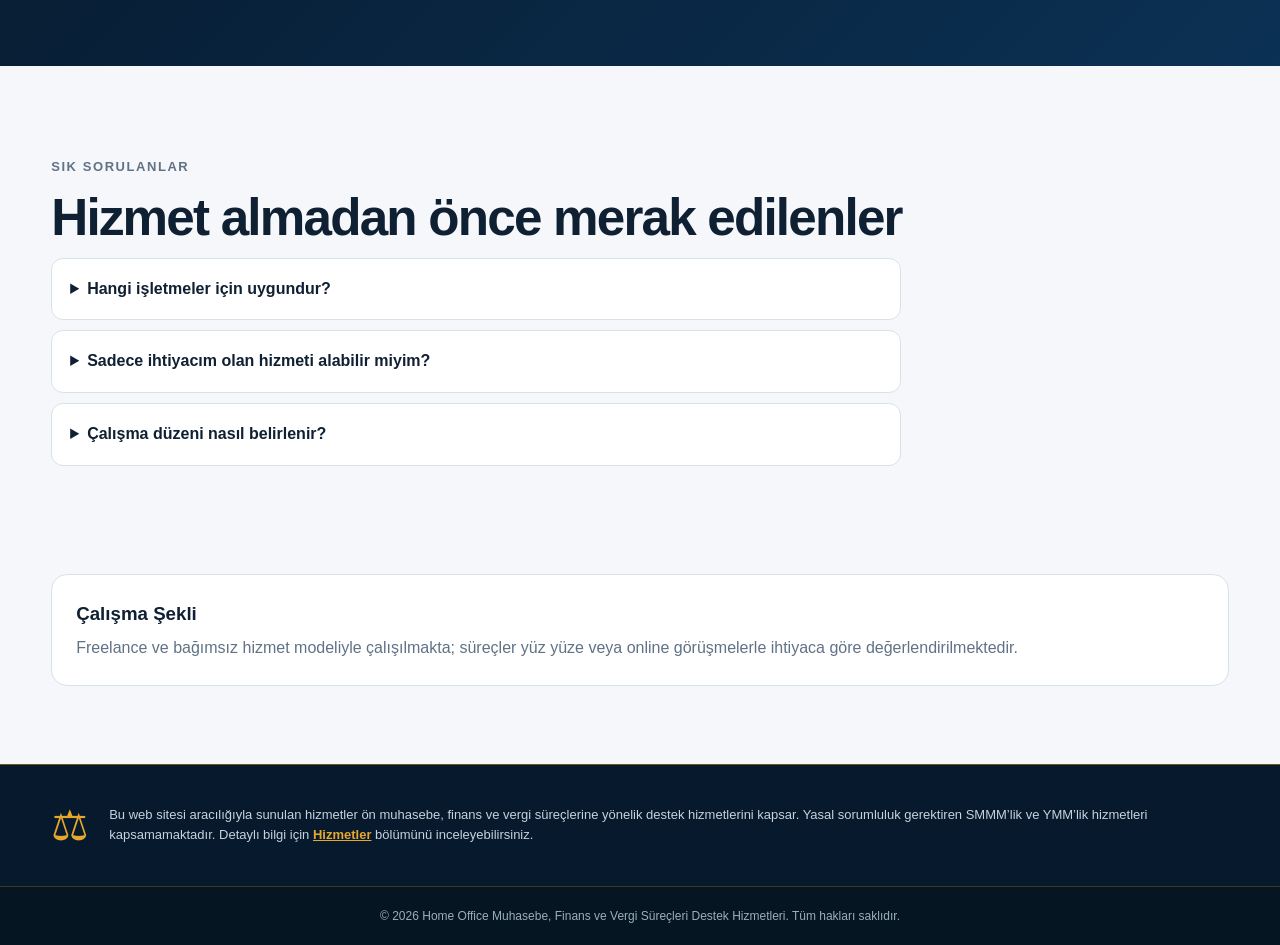
==== commit 58f5209c: "Add files via upload" ====
--- a/index.html
+++ b/index.html
@@ -3,147 +3,187 @@
 <head>
 <meta charset="utf-8">
 <meta name="viewport" content="width=device-width,initial-scale=1">
-<title>Home Office Muhasebe, Finans ve Vergi Süreçleri Destek Hizmetleri | Cari, Fatura ve Finansal Takip</title>
-<meta name="description" content="Home office bağımsız muhasebe, finans ve vergi süreçleri destek hizmetleri: cari hesap, fatura, gelir-gider, tahsilat, ödeme ve finansal takip.">
+<title>Home Office Muhasebe, Finans ve Vergi Süreçleri Destek Hizmetleri</title>
+<meta name="description" content="Home Office muhasebe, finans ve vergi süreçleri destek hizmetleri. Cari hesap, fatura, gelir-gider, tahsilat, ödeme ve finansal süreç takibi.">
 <meta name="robots" content="index,follow,max-image-preview:large,max-snippet:-1">
 <link rel="canonical" href="https://sdrdmrc88-bit.github.io/muhasebe-finans-web/">
-<link rel="stylesheet" href="style.css">
 <meta property="og:type" content="website">
 <meta property="og:locale" content="tr_TR">
-<meta property="og:title" content="Home Office Muhasebe, Finans ve Vergi Süreçleri Destek Hizmetleri | Düzenli ve Güvenilir Finans Takibi">
-<meta property="og:description" content="Cari hesap, fatura, gelir-gider, tahsilat ve ödeme süreçlerinizi daha düzenli ve anlaşılır hale getirin.">
+<meta property="og:title" content="Home Office Muhasebe, Finans ve Vergi Süreçleri Destek Hizmetleri">
+<meta property="og:description" content="Bağımsız, profesyonel ve güvenilir muhasebe, finans ve vergi süreçleri desteği.">
 <meta property="og:url" content="https://sdrdmrc88-bit.github.io/muhasebe-finans-web/">
 <meta property="og:site_name" content="Home Office Muhasebe, Finans ve Vergi Süreçleri Destek Hizmetleri">
-<script type="application/ld+json">
-{
-"@context":"https://schema.org",
-"@graph":[
-{"@type":"WebSite","url":"https://sdrdmrc88-bit.github.io/muhasebe-finans-web/","name":"Home Office Muhasebe, Finans ve Vergi Süreçleri Destek Hizmetleri","inLanguage":"tr-TR"},
-{"@type":"ProfessionalService","name":"Home Office Muhasebe, Finans ve Vergi Süreçleri Destek Hizmetleri","url":"https://sdrdmrc88-bit.github.io/muhasebe-finans-web/","description":"Cari hesap, fatura, gelir-gider, tahsilat, ödeme ve finansal takip hizmetleri.","areaServed":{"@type":"Country","name":"Türkiye"}}
-]
-}
-</script>
+<link rel="stylesheet" href="style.css">
 </head>
 <body>
-<header>
-<div class="wrap nav">
-<a class="brand" href="#anasayfa"><span>MF</span><b>Home Office Muhasebe, Finans ve Vergi Süreçleri Destek Hizmetleri</b></a>
-<nav><a href="#hizmetler">Hizmetler</a><a href="#neden">Neden?</a><a href="#surec">Nasıl Çalışır?</a><a href="#hakkimda">Hakkımda</a><a class="mini" href="#iletisim">Talep Oluştur</a></nav>
-</div>
+
+<header class="topbar">
+  <div class="wrap nav">
+    <a class="brand" href="#anasayfa">
+      <span class="home-script">Home Office</span>
+      <span class="brand-text">Muhasebe, Finans ve<br>Vergi Süreçleri Destek Hizmetleri</span>
+    </a>
+    <nav>
+      <a href="#hizmetler">Hizmetler</a>
+      <a href="#neden">Neden?</a>
+      <a href="#surec">Nasıl Çalışır?</a>
+      <a href="#hakkimda">Hakkımda</a>
+      <a class="request-btn" href="#iletisim">Talep Oluştur</a>
+    </nav>
+  </div>
 </header>
 
-<main>
-<section class="hero" id="anasayfa">
-<div class="wrap hero-grid">
-<div>
-<div class="homeoffice-script">Home Office</div><p class="eyebrow">BAĞIMSIZ • PROFESYONEL • GÜVENİLİR</p>
-<h1>İşletmenizin finansal düzenini bağımsız ve profesyonel destekle güçlendirin.</h1>
-<p class="lead">Cari hesap, gelir-gider, tahsilat-ödeme, belge ve finans süreçlerinizin düzenli takibiyle işletmenizin finansal kontrolünü güçlendiriyorum.</p>
-<div class="actions"><a class="btn" href="#iletisim">Hizmet Talebi Oluştur</a><a class="btn alt" href="#hizmetler">Hizmetleri İncele</a></div>
-<div class="trust"><span>✓ Düzenli kayıt</span><span>✓ Anlaşılır takip</span><span>✓ İşletmeye özel çalışma</span></div>
-<p class="identity-note"><strong>Çalışma modeli:</strong> Home Office • Bağımsız hizmet • Doğrudan iletişim</p>
-</div>
-<aside>
-<p class="eyebrow">TEK BAKIŞTA</p>
-<h2>İşletmenizin finansal akışını görün.</h2>
-<div class="metric"><b>₺</b><p><strong>Gelir & Gider</strong><small>Nakit hareketlerini düzenli izleyin.</small></p></div>
-<div class="metric"><b>↔</b><p><strong>Cari Hesap</strong><small>Müşteri ve tedarikçi hareketlerini takip edin.</small></p></div>
-<div class="metric"><b>✓</b><p><strong>Tahsilat & Ödeme</strong><small>Vade ve hareketleri kontrol altında tutun.</small></p></div>
-</aside>
-</div>
-</section>
+<main id="anasayfa">
+<section class="hero">
+  <div class="wrap hero-grid">
+    <div class="hero-copy">
+      <p class="eyebrow">İLETİŞİME GEÇİN</p>
+      <h1>Bağımsız, Profesyonel ve Güvenilir Finansal Destekle Çalışmaya Hazır mısınız?</h1>
+      <div class="short-line"></div>
+      <p class="lead">İhtiyacınıza uygun çözümler için aşağıdaki iletişim destek platformumuzdan bize ulaşabilirsiniz.</p>
+    </div>
 
-<section class="bar"><div class="wrap four">
-<div><b>Sade</b><small>Karmaşık tablolar yerine anlaşılır düzen</small></div>
-<div><b>Takip Edilebilir</b><small>Hareketlerinizi kolayca kontrol edin</small></div>
-<div><b>Bağımsız</b><small>Doğrudan, kişisel ve işletmeye özel çalışma</small></div>
-<div><b>Sürdürülebilir</b><small>Düzenli finans rutini oluşturun</small></div>
-</div></section>
+    <div class="contact-card" id="iletisim">
+      <div class="contact-head">
+        <div class="head-icon">☰</div>
+        <div>
+          <h2>İLETİŞİM DESTEK PLATFORMU</h2>
+          <p>Tüm soru, öneri, talep ve destek ihtiyaçlarınız için aşağıdaki platformlarımız üzerinden bize ulaşabilirsiniz.</p>
+        </div>
+      </div>
 
-<section class="section" id="hizmetler"><div class="wrap">
-<p class="eyebrow">HİZMETLER</p>
-<h2>Günlük finansal düzeninizi güçlendiren hizmetler</h2>
-<p class="intro">İhtiyacınız olan alanları belirleyip yalnızca gerekli süreçlere odaklanabilirsiniz.</p>
-<div class="cards">
-<article><i>01</i><h3>Cari Hesap Takibi</h3><p>Müşteri ve tedarikçi hareketlerini, borç-alacak durumlarını ve hesap akışını düzenli biçimde takip edin.</p></article>
-<article><i>02</i><h3>Fatura & Belge Düzeni</h3><p>Alış ve satış belgelerinin dağınıklığını azaltın; kayıtların düzenli ve erişilebilir olmasını sağlayın.</p></article>
-<article><i>03</i><h3>Gelir-Gider Takibi</h3><p>İşletme içindeki para hareketlerini daha net görün ve dönemsel finansal durumunuzu kolayca değerlendirin.</p></article>
-<article><i>04</i><h3>Tahsilat & Ödeme</h3><p>Bekleyen tahsilatları, ödeme planlarını ve vadeleri kontrol altında tutarak nakit akışınızı güçlendirin.</p></article>
-<article><i>05</i><h3>Finansal Raporlama</h3><p>Günlük kayıtları anlamlı özetlere dönüştürün; işletmenizin durumunu daha hızlı okuyun.</p></article>
-<article><i>06</i><h3>Düzen & Kontrol Sistemi</h3><p>Kayıt ve takip süreçlerini işletmenize uygun, tekrar kullanılabilir bir iş düzenine oturtun.</p></article>
-</div>
-</div></section>
+      <div class="contact-row">
+        <div class="icon-circle">☏</div>
+        <div class="label">Müşteri GSM &amp; WhatsApp<br>Destek Hattı:</div>
+        <div class="sep">::</div>
+        <a href="https://wa.me/905530313346" target="_blank" rel="noopener">+90 (553) 031 33 46</a>
+      </div>
 
-<section class="section soft" id="neden"><div class="wrap split">
-<div><p class="eyebrow">NEDEN BU HİZMET?</p><h2>Rakamları sadece kaydetmeyin; ne anlattıklarını görün.</h2><p class="intro">Amaç yalnızca veri girmek değil; işletmenin günlük finansal hareketlerini daha kolay izlenebilir ve karar vermeyi destekleyecek bir düzene dönüştürmektir.</p></div>
-<div class="benefits">
-<p><b>01 — Daha az dağınıklık</b><span>Belgeler ve kayıtlar tek bir düzen içinde ilerler.</span></p>
-<p><b>02 — Daha hızlı kontrol</b><span>Aradığınız bilgiye ulaşmak kolaylaşır.</span></p>
-<p><b>03 — Daha net görünüm</b><span>Borç, alacak, gelir ve gider hareketleri anlaşılır hale gelir.</span></p>
-<p><b>04 — Daha güçlü takip</b><span>Vade ve ödeme hareketlerini gözden kaçırma riski azalır.</span></p>
-</div></div></section>
+      <div class="contact-row">
+        <div class="icon-circle">☎</div>
+        <div class="label">Çağrı Merkezi - GSM<br>Destek Hattı:</div>
+        <div class="sep">::</div>
+        <a href="tel:+905514623346">+90 (551) 462 33 46</a>
+      </div>
 
-<section class="section" id="surec"><div class="wrap">
-<p class="eyebrow center">NASIL ÇALIŞIR?</p><h2 class="center">Basit, anlaşılır ve adım adım</h2>
-<div class="steps">
-<div><b>1</b><h3>İhtiyaç</h3><p>Takip edilmesi gereken finansal süreçler belirlenir.</p></div>
-<div><b>2</b><h3>Düzen</h3><p>Kayıt yapısı işletmenizin çalışma biçimine göre oluşturulur.</p></div>
-<div><b>3</b><h3>Takip</h3><p>Günlük hareketler düzenli biçimde işlenir ve kontrol edilir.</p></div>
-<div><b>4</b><h3>Görünürlük</h3><p>Finansal durumunuz anlaşılır özetlerle takip edilir.</p></div>
-</div></div></section>
+      <div class="contact-row">
+        <div class="icon-circle">✉</div>
+        <div class="label">Birim Destek Mail:</div>
+        <div class="sep">::</div>
+        <a href="mailto:sdrdmrc88@gmail.com">sdrdmrc88@gmail.com</a>
+      </div>
 
-<section class="section dark" id="hakkimda"><div class="wrap split">
-<div><p class="eyebrow">HOME OFFICE YAKLAŞIMI</p><h2>Bağımsız çalışma, doğrudan iletişim ve işletmeye özel finans takibi.</h2></div>
-<div><p>Maliye eğitimi altyapısıyla, home office ve bağımsız çalışma modeli üzerinden işletmelerin günlük muhasebe ve finans süreçlerini daha düzenli, anlaşılır ve sürdürülebilir hale getirmeye odaklanıyorum.</p><p>Her işletmenin çalışma düzeni farklıdır. Bu nedenle doğrudan iletişim kurarak, tek tip yöntem yerine ihtiyaca göre sade ve uygulanabilir bir takip sistemi oluşturmayı önemsiyorum.</p></div>
-</div></section>
+      <div class="contact-row">
+        <div class="icon-circle">✉</div>
+        <div class="label">Müşteri Destek Mail<br>Hattı:</div>
+        <div class="sep">::</div>
+        <a href="mailto:serdar_demirci_88@hotmail.com">serdar_demirci_88@hotmail.com</a>
+      </div>
+    </div>
 
-<section class="section"><div class="wrap">
-<p class="eyebrow">SIK SORULANLAR</p><h2>Hizmet almadan önce merak edilenler</h2>
-<div class="faq">
-<details><summary>Hangi işletmeler için uygundur?</summary><p>Küçük ve orta ölçekli işletmeler, esnaf, mağaza ve günlük finansal kayıtlarını daha düzenli takip etmek isteyen işletmeler için uygundur.</p></details>
-<details><summary>Sadece ihtiyacım olan hizmeti alabilir miyim?</summary><p>Evet. Cari takip, fatura düzeni, gelir-gider veya tahsilat takibi gibi ihtiyaç duyduğunuz alanlara göre çalışma kapsamı belirlenebilir.</p></details>
-<details><summary>Çalışma düzeni nasıl belirlenir?</summary><p>Önce mevcut kayıt düzeni ve ihtiyaçlar değerlendirilir; ardından işletmenize uygun sürdürülebilir bir takip sistemi oluşturulur.</p></details>
-</div></div></section>
-
-<section class="cta" id="iletisim"><div class="wrap cta-inner">
-<div><p class="eyebrow">İLETİŞİM</p><h2>Bağımsız ve düzenli finans desteğiyle çalışmaya hazır mısınız?</h2><p>İhtiyacınızı kısaca iletin; hangi hizmetlerin işletmeniz için uygun olduğunu birlikte netleştirelim.</p></div>
-
-<div class="contact-panel">
-  <div class="contact-list">
-    <div class="contact-item">
-      <span>Kurumsal Mail</span>
-      <a href="mailto:sdrdmrc88@gmail.com">sdrdmrc88@gmail.com</a>
-    </div>
-    <div class="contact-item">
-      <span>Alternatif Mail</span>
-      <a href="mailto:serdar_demirci_88@hotmail.com">serdar_demirci_88@hotmail.com</a>
-    </div>
-    <div class="contact-item">
-      <span>Kurumsal WhatsApp & Telefon</span>
-      <a href="https://wa.me/905530313346" target="_blank" rel="noopener">+90 553 031 33 46</a>
-    </div>
-    <div class="contact-item">
-      <span>Alternatif Telefon</span>
-      <a href="tel:+905514623346">+90 551 462 33 46</a>
+    <div class="visual-card">
+      <img src="finance-visual.png" alt="Muhasebe finans vergi hesap makinesi ve maliye simgeleri">
     </div>
   </div>
 
-  
-</div>
+  <div class="wrap feature-strip">
+    <div class="feature"><span class="ficon">◯</span><div><b>Freelance / Bağımsız Çalışma</b><small>Home office ve bağımsız hizmet modeliyle çalışma.</small></div></div>
+    <div class="feature"><span class="ficon">◉</span><div><b>Yüz Yüze veya Online Görüşme</b><small>İhtiyaca göre yüz yüze veya online değerlendirme.</small></div></div>
+    <div class="feature"><span class="ficon">✓</span><div><b>Güvenli ve Gizli Çalışma</b><small>Süreçler gizlilik ve güven ilkeleriyle yürütülür.</small></div></div>
+    <div class="feature"><span class="ficon">▤</span><div><b>Profesyonel Destek</b><small>Muhasebe, finans ve vergi süreçlerinde destek.</small></div></div>
+  </div>
 
-</div></section>
+  <div class="wrap trust-bar">
+    <span class="medal">★</span>
+    <strong>BAĞIMSIZ</strong><i>•</i><strong>PROFESYONEL</strong><i>•</i><strong>GÜVENİLİR</strong>
+  </div>
+</section>
 
-<section class="legal"><div class="wrap">Bu site, işletme içi muhasebe, finans ve süreç takibi destek hizmetleri sunar. Sunulan hizmetler SMMM/YMM yetkisi gerektiren alanları içermez; yasal beyanname, tasdik, denetim ve imza yetkisi kapsamında değerlendirilmez.</div></section>
-<section class="office-location"><div class="wrap">
-<div class="office-note">
-  <h3>Çalışma Şekli</h3>
-  <p>Freelance ve bağımsız hizmet modeliyle çalışılmakta; süreçler yüz yüze veya online görüşmelerle ihtiyaca göre değerlendirilmektedir.</p>
-</div>
-</div></section>
+<section class="services" id="hizmetler">
+  <div class="wrap">
+    <p class="eyebrow gold">HİZMETLER</p>
+    <h2>Günlük finansal düzeninizi güçlendiren hizmetler</h2>
+    <p class="section-intro">İhtiyacınız olan alanları belirleyip gerekli süreçlere odaklanabilirsiniz.</p>
+    <div class="service-grid">
+      <article><span>01</span><h3>Cari Hesap Takibi</h3><p>Müşteri ve tedarikçi hareketlerini, borç-alacak durumlarını ve hesap akışını düzenli biçimde takip edin.</p></article>
+      <article><span>02</span><h3>Fatura &amp; Belge Düzeni</h3><p>Alış ve satış belgelerinin dağınıklığını azaltın; kayıtların düzenli ve erişilebilir olmasını sağlayın.</p></article>
+      <article><span>03</span><h3>Gelir-Gider Takibi</h3><p>İşletme içindeki para hareketlerini daha net görün ve dönemsel finansal durumunuzu kolayca değerlendirin.</p></article>
+      <article><span>04</span><h3>Tahsilat &amp; Ödeme</h3><p>Bekleyen tahsilatları, ödeme planlarını ve vadeleri kontrol altında tutarak nakit akışınızı güçlendirin.</p></article>
+      <article><span>05</span><h3>Finansal Raporlama</h3><p>Günlük kayıtları anlamlı özetlere dönüştürün; işletmenizin durumunu daha hızlı okuyun.</p></article>
+      <article><span>06</span><h3>Düzen &amp; Kontrol Sistemi</h3><p>Kayıt ve takip süreçlerini işletmenize uygun, tekrar kullanılabilir bir iş düzenine oturtun.</p></article>
+    </div>
+  </div>
+</section>
+
+<section class="why" id="neden">
+  <div class="wrap why-grid">
+    <div>
+      <p class="eyebrow gold">NEDEN BU HİZMET?</p>
+      <h2>Rakamları sadece kaydetmeyin; ne anlattıklarını görün.</h2>
+      <p>Amaç yalnızca veri girmek değil; işletmenin günlük finansal hareketlerini daha kolay izlenebilir ve karar vermeyi destekleyecek bir düzene dönüştürmektir.</p>
+    </div>
+    <div class="why-list">
+      <p><b>01 — Daha az dağınıklık</b><span>Belgeler ve kayıtlar tek bir düzen içinde ilerler.</span></p>
+      <p><b>02 — Daha hızlı kontrol</b><span>Aradığınız bilgiye ulaşmak kolaylaşır.</span></p>
+      <p><b>03 — Daha net görünüm</b><span>Borç, alacak, gelir ve gider hareketleri anlaşılır hale gelir.</span></p>
+      <p><b>04 — Daha güçlü takip</b><span>Vade ve ödeme hareketlerini gözden kaçırma riski azalır.</span></p>
+    </div>
+  </div>
+</section>
+
+<section class="process" id="surec">
+  <div class="wrap">
+    <p class="eyebrow gold center">NASIL ÇALIŞIR?</p>
+    <h2 class="center">Basit, anlaşılır ve adım adım</h2>
+    <div class="steps">
+      <div><b>1</b><h3>İhtiyaç</h3><p>Takip edilmesi gereken finansal süreçler belirlenir.</p></div>
+      <div><b>2</b><h3>Düzen</h3><p>Kayıt yapısı işletmenizin çalışma biçimine göre oluşturulur.</p></div>
+      <div><b>3</b><h3>Takip</h3><p>Günlük hareketler düzenli biçimde işlenir ve kontrol edilir.</p></div>
+      <div><b>4</b><h3>Görünürlük</h3><p>Finansal durumunuz anlaşılır özetlerle takip edilir.</p></div>
+    </div>
+  </div>
+</section>
+
+<section class="about" id="hakkimda">
+  <div class="wrap about-grid">
+    <div>
+      <p class="eyebrow">HOME OFFICE YAKLAŞIMI</p>
+      <h2>Bağımsız çalışma, doğrudan iletişim ve işletmeye özel finans takibi.</h2>
+    </div>
+    <div>
+      <p>Maliye eğitimi altyapısıyla, home office ve bağımsız çalışma modeli üzerinden işletmelerin günlük muhasebe ve finans süreçlerini daha düzenli, anlaşılır ve sürdürülebilir hale getirmeye odaklanıyorum.</p>
+      <p>Her işletmenin çalışma düzeni farklıdır. Bu nedenle doğrudan iletişim kurarak, tek tip yöntem yerine ihtiyaca göre sade ve uygulanabilir bir takip sistemi oluşturmayı önemsiyorum.</p>
+    </div>
+  </div>
+</section>
+
+<section class="faq">
+  <div class="wrap">
+    <p class="eyebrow gold">SIK SORULANLAR</p>
+    <h2>Hizmet almadan önce merak edilenler</h2>
+    <details><summary>Hangi işletmeler için uygundur?</summary><p>Küçük ve orta ölçekli işletmeler, esnaf, mağaza ve günlük finansal kayıtlarını daha düzenli takip etmek isteyen işletmeler için uygundur.</p></details>
+    <details><summary>Sadece ihtiyacım olan hizmeti alabilir miyim?</summary><p>Evet. İhtiyaç duyduğunuz alanlara göre çalışma kapsamı belirlenebilir.</p></details>
+    <details><summary>Çalışma düzeni nasıl belirlenir?</summary><p>Mevcut düzen ve ihtiyaçlar değerlendirilir; ardından işletmeye uygun sürdürülebilir bir takip sistemi oluşturulur.</p></details>
+  </div>
+</section>
+
+<section class="work-model">
+  <div class="wrap work-card">
+    <h3>Çalışma Şekli</h3>
+    <p>Freelance ve bağımsız hizmet modeliyle çalışılmakta; süreçler yüz yüze veya online görüşmelerle ihtiyaca göre değerlendirilmektedir.</p>
+  </div>
+</section>
+
+<section class="legal">
+  <div class="wrap legal-inner">
+    <span class="scale">⚖</span>
+    <p>Bu web sitesi aracılığıyla sunulan hizmetler ön muhasebe, finans ve vergi süreçlerine yönelik destek hizmetlerini kapsar. Yasal sorumluluk gerektiren SMMM’lik ve YMM’lik hizmetleri kapsamamaktadır. Detaylı bilgi için <a href="#hizmetler">Hizmetler</a> bölümünü inceleyebilirsiniz.</p>
+  </div>
+</section>
 </main>
 
-<footer><div class="wrap foot"><b>Home Office Muhasebe, Finans ve Vergi Süreçleri Destek Hizmetleri</b><span>Düzenli finans, daha net işletme yönetimi.</span><small>© 2026</small></div></footer>
-
-
+<footer>
+  <div class="wrap">© 2026 Home Office Muhasebe, Finans ve Vergi Süreçleri Destek Hizmetleri. Tüm hakları saklıdır.</div>
+</footer>
 </body>
-</html>+</html>
--- a/style.css
+++ b/style.css
@@ -1,133 +1,93 @@
-*{box-sizing:border-box}html{scroll-behavior:smooth}body{margin:0;font-family:Arial,Helvetica,sans-serif;color:#102033;line-height:1.6}a{color:inherit}.wrap{width:min(1160px,92%);margin:auto}header{position:sticky;top:0;z-index:10;background:#fffffff2;border-bottom:1px solid #e0e8ef}.nav{min-height:76px;display:flex;align-items:center;justify-content:space-between;gap:28px}.brand{display:flex;align-items:center;gap:12px;text-decoration:none}.brand span{display:grid;place-items:center;width:44px;height:44px;border-radius:13px;background:#0b1f33;color:#fff;font-weight:800}.nav nav{display:flex;align-items:center;gap:22px}.nav nav a{text-decoration:none;font-size:14px;font-weight:700}.mini{background:#0b1f33;color:#fff;padding:10px 14px;border-radius:10px}.hero{padding:96px 0 78px;background:radial-gradient(circle at 85% 15%,#cfe9e6,transparent 30%),linear-gradient(135deg,#f8fbfd,#edf5f7)}.hero-grid{display:grid;grid-template-columns:1.3fr .7fr;gap:60px;align-items:center}.eyebrow{font-size:12px;font-weight:800;letter-spacing:.15em;color:#2d7d79}.hero h1{font-size:clamp(2.8rem,6vw,5.2rem);line-height:.98;letter-spacing:-.05em;margin:16px 0 24px}.lead,.intro{color:#5e7184;font-size:1.08rem;max-width:760px}.actions{display:flex;gap:12px;flex-wrap:wrap;margin-top:28px}.btn{display:inline-block;padding:14px 20px;border-radius:12px;text-decoration:none;background:#0b1f33;color:#fff;font-weight:800}.btn.alt{background:#fff;color:#102033;border:1px solid #dfe7ee}.trust{display:flex;gap:22px;flex-wrap:wrap;margin-top:28px;color:#5a6d7e;font-size:14px}.hero aside{background:#ffffffd9;padding:30px;border-radius:24px;box-shadow:0 28px 75px #17354c1f}.hero aside h2{font-size:1.7rem;line-height:1.2}.metric{display:flex;gap:14px;border-top:1px solid #e0e8ef;padding:16px 0}.metric>b{width:38px;height:38px;border-radius:11px;background:#e6f3f1;color:#2d7d79;display:grid;place-items:center}.metric p{margin:0}.metric strong,.metric small{display:block}.metric small{color:#708091}.bar{background:#0b1f33;color:#fff;padding:22px 0}.four{display:grid;grid-template-columns:repeat(4,1fr);gap:18px}.four small{display:block;color:#bdd0df}.section{padding:90px 0}.section h2,.cta h2{font-size:clamp(2rem,4vw,3.4rem);line-height:1.08;letter-spacing:-.035em;margin:10px 0 15px;max-width:780px}.cards{display:grid;grid-template-columns:repeat(3,1fr);gap:18px;margin-top:38px}.cards article{min-height:240px;padding:27px;border:1px solid #dfe7ee;border-radius:18px}.cards i{font-style:normal;color:#b98a42;font-weight:800}.cards h3{margin-top:38px}.cards p{color:#66788b}.soft{background:#f6f9fc}.split{display:grid;grid-template-columns:1fr 1fr;gap:70px}.benefits p{padding:18px 0;border-bottom:1px solid #dfe7ee;margin:0}.benefits b,.benefits span{display:block}.benefits span{color:#66788b;margin-top:4px}.center{text-align:center;margin-left:auto!important;margin-right:auto!important}.steps{display:grid;grid-template-columns:repeat(4,1fr);gap:18px;margin-top:38px}.steps div{padding:26px;border:1px solid #dfe7ee;border-radius:18px}.steps>b{}.steps div>b{display:grid;place-items:center;width:36px;height:36px;border-radius:50%;background:#0b1f33;color:#fff}.steps p{color:#66788b}.dark{background:linear-gradient(135deg,#0b1f33,#123958);color:#fff}.dark p{color:#c5d3df}.faq{max-width:900px;margin-top:30px}.faq details{border:1px solid #dfe7ee;border-radius:14px;padding:0 20px;margin-bottom:10px}.faq summary{padding:20px 0;font-weight:800;cursor:pointer}.faq details p{color:#66788b;padding-bottom:18px}.cta{padding:80px 0;background:#e8f2f2}.cta-inner{display:grid;grid-template-columns:1.2fr .8fr;gap:50px;background:#0b1f33;color:#fff;padding:48px;border-radius:28px}.cta .eyebrow{color:#97d6cf}.cta p{color:#c5d3df}.contact{padding:24px;border-radius:18px;background:#ffffff12;border:1px solid #ffffff24}.legal{padding:20px 0;background:#f8fafc;color:#718091;font-size:12px;border-top:1px solid #e0e8ef}footer{padding:34px 0}.foot{display:flex;gap:22px;justify-content:space-between;flex-wrap:wrap}.foot span,.foot small{color:#718091}@media(max-width:850px){.nav nav{display:none}.hero-grid,.split,.cta-inner{grid-template-columns:1fr}.cards{grid-template-columns:1fr 1fr}.steps,.four{grid-template-columns:1fr 1fr}.hero{padding:68px 0}}@media(max-width:560px){.cards,.steps,.four{grid-template-columns:1fr}.hero h1{font-size:2.75rem}.btn{width:100%;text-align:center}.cta-inner{padding:28px 22px}.section{padding:66px 0}}
-.identity-note{margin-top:18px;padding:12px 14px;border-left:3px solid #2d7d79;background:#ffffffa8;color:#40576b;border-radius:8px;font-size:14px}
 
-.contact-panel{display:grid;gap:18px}
-.contact-list{display:grid;grid-template-columns:1fr 1fr;gap:10px}
-.contact-item{padding:14px 16px;border-radius:14px;background:rgba(255,255,255,.08);border:1px solid rgba(255,255,255,.14)}
-.contact-item span{display:block;font-size:11px;letter-spacing:.08em;text-transform:uppercase;color:#9fb6c8;margin-bottom:4px}
-.contact-item a{color:#fff;text-decoration:none;font-weight:700;word-break:break-word}
-
-
-
-
-
-
-
-
-
-
-
-
-@media(max-width:700px){
-  .contact-list,
-  
-}
-
-.office-note,.office-location .office-note{
-  margin-top:18px;padding:22px;border-radius:16px;
-  background:#f7fafc;border:1px solid #dfe7ee;color:#102033
-}
-.office-note h3{margin:0 0 8px;font-size:1.1rem}
-.office-note p{margin:0;color:#5f7183}
-.office-note .privacy-note{margin-top:6px;font-size:12px;color:#7b8996}
-.office-location{padding:0 0 70px}
-
-/* FINAL V9 POLISHED UI */
-.homeoffice-script{
-  font-family:"Segoe Script","Lucida Handwriting","Brush Script MT",cursive;
-  font-size:clamp(2rem,4vw,3.6rem);
-  line-height:1;
-  color:#2459a6;
-  margin:0 0 12px;
-  font-weight:500;
-  letter-spacing:.01em;
-}
-.contact-panel{gap:14px}
-.contact-list{
-  display:grid;
-  grid-template-columns:1fr 1fr;
-  gap:8px;
-}
-.contact-item{
-  display:grid;
-  grid-template-columns:minmax(125px,.8fr) minmax(180px,1.2fr);
-  align-items:center;
-  gap:14px;
-  padding:11px 14px;
-  border-radius:12px;
-  background:rgba(255,255,255,.075);
-  border:1px solid rgba(255,255,255,.12);
-  box-shadow:0 6px 18px rgba(3,18,34,.08);
-}
-.contact-item span{
-  margin:0;
-  font-size:11px;
-  letter-spacing:.055em;
-  text-transform:none;
-  color:#a9bfd0;
-  font-weight:700;
-}
-.contact-item a{
-  color:#fff;
-  font-size:14px;
-  line-height:1.25;
-  font-weight:700;
-  text-align:right;
-}
-.office-note,.office-location .office-note{
-  margin-top:18px;
-  padding:22px 24px;
-  border-radius:18px;
-  background:linear-gradient(135deg,#ffffff,#f6f9fc);
-  border:1px solid #dce6ee;
-  color:#102033;
-  box-shadow:0 10px 28px rgba(16,32,51,.06);
-}
-.office-note h3{
-  margin:0 0 8px;
-  font-size:1.16rem;
-  letter-spacing:-.01em;
-}
-.office-note p{
-  margin:0;
-  color:#53697c;
-  font-size:14px;
-  line-height:1.7;
-}
-.legal-note{
-  background:linear-gradient(90deg,#f4f7fb,#eef3f8);
-  border-top:1px solid #dfe7ee;
-  border-bottom:1px solid #dfe7ee;
-}
-.legal-note .wrap{
-  position:relative;
-  padding-left:44px;
-}
-.legal-note .wrap:before{
-  content:"✓";
-  position:absolute;
-  left:0;
-  top:50%;
-  transform:translateY(-50%);
-  width:30px;
-  height:30px;
-  border-radius:50%;
-  display:grid;
-  place-items:center;
-  background:#e7eef8;
-  color:#244f8c;
-  font-weight:900;
-}
-.legal-note p{
-  font-size:12.5px;
-  line-height:1.65;
-  color:#566b7d;
+*{box-sizing:border-box}
+html{scroll-behavior:smooth}
+body{margin:0;font-family:Arial,Helvetica,sans-serif;color:#eef4fa;background:#061a2d;line-height:1.55}
+a{color:inherit}
+.wrap{width:min(1280px,92%);margin:auto}
+.topbar{position:sticky;top:0;z-index:30;background:#061527;border-bottom:1px solid #946b22}
+.nav{min-height:86px;display:flex;align-items:center;justify-content:space-between;gap:24px}
+.brand{display:flex;align-items:center;gap:18px;text-decoration:none}
+.home-script{font-family:"Segoe Script","Lucida Handwriting","Brush Script MT",cursive;font-size:34px;color:#e9aa28;white-space:nowrap}
+.brand-text{font-size:16px;font-weight:700;line-height:1.25;border-left:1px solid #9b7a3b;padding-left:18px}
+nav{display:flex;gap:26px;align-items:center}
+nav a{text-decoration:none;font-size:14px;font-weight:700}
+.request-btn{background:linear-gradient(135deg,#f0b63b,#d99a22);color:#071a2b;padding:13px 18px;border-radius:8px}
+.hero{padding:42px 0 30px;background:radial-gradient(circle at 80% 15%,#12395b 0,transparent 35%),linear-gradient(135deg,#06192b,#082441 65%,#06192b)}
+.hero-grid{display:grid;grid-template-columns:.86fr 1.18fr .78fr;gap:24px;align-items:center}
+.eyebrow{color:#e9aa28;font-size:13px;font-weight:900;letter-spacing:.12em}
+.hero-copy h1{font-size:clamp(2.4rem,4.3vw,4.65rem);line-height:1.07;letter-spacing:-.04em;margin:18px 0}
+.short-line{width:56px;height:3px;background:#e5aa2d;margin:25px 0}
+.lead{font-size:18px;color:#c7d2dc;max-width:420px}
+.contact-card{background:linear-gradient(145deg,#071a2d,#092641);border:1px solid #9a7640;border-radius:18px;padding:22px;box-shadow:0 20px 55px #0006}
+.contact-head{display:flex;gap:14px;align-items:center;padding-bottom:18px;border-bottom:1px solid #506170}
+.contact-head h2{font-size:24px;margin:0;color:#fff}
+.contact-head p{font-size:12px;color:#bfcbd5;margin:5px 0 0}
+.head-icon{width:52px;height:52px;border-radius:50%;display:grid;place-items:center;border:1px solid #d99d29;color:#e9aa28;font-size:23px}
+.contact-row{display:grid;grid-template-columns:54px 1.18fr 28px 1fr;gap:12px;align-items:center;min-height:86px;border-bottom:1px solid #405568}
+.contact-row:last-child{border-bottom:0}
+.icon-circle{width:46px;height:46px;border-radius:50%;background:#fff;color:#071a2d;display:grid;place-items:center;font-size:22px}
+.label{font-size:15px;font-weight:800;color:#e8aa29}
+.sep{font-size:22px;color:#e8aa29;font-weight:900}
+.contact-row a{text-decoration:none;font-size:15px;font-weight:700;color:#fff;word-break:break-word}
+.visual-card{height:100%;min-height:490px;border-radius:18px;overflow:hidden;border:1px solid #8e6d38;box-shadow:0 20px 50px #0006}
+.visual-card img{width:100%;height:100%;object-fit:cover;display:block}
+.feature-strip{margin-top:26px;border:1px solid #8f6b36;border-radius:16px;display:grid;grid-template-columns:repeat(4,1fr);background:#071c31}
+.feature{display:flex;gap:12px;padding:20px;border-right:1px solid #7d6237}
+.feature:last-child{border-right:0}
+.ficon{width:48px;height:48px;border:1px solid #d79e2c;border-radius:50%;display:grid;place-items:center;color:#e4a62c;font-size:20px;flex:0 0 auto}
+.feature b{display:block;font-size:14px}
+.feature small{display:block;color:#b7c6d2;margin-top:5px}
+.trust-bar{margin-top:18px;display:flex;gap:18px;justify-content:center;align-items:center;border:1px solid #b77e1a;border-radius:14px;padding:16px;background:#07192b;font-family:Georgia,serif;color:#e9b048;letter-spacing:.05em}
+.trust-bar strong{font-size:22px}
+.trust-bar i{font-style:normal}
+.medal{font-size:25px}
+.services,.process,.faq,.work-model{background:#f5f7fa;color:#102033;padding:78px 0}
+.gold{color:#a16f17}
+.services h2,.why h2,.process h2,.about h2,.faq h2{font-size:clamp(2rem,4vw,3.4rem);line-height:1.08;letter-spacing:-.035em;margin:10px 0 12px}
+.section-intro{color:#637588}
+.service-grid{display:grid;grid-template-columns:repeat(3,1fr);gap:16px;margin-top:34px}
+.service-grid article{border:1px solid #d9e1e8;border-radius:18px;padding:24px;background:#fff;min-height:210px}
+.service-grid span{color:#9c6d1e;font-weight:900}
+.service-grid p,.why p,.process p,.faq p{color:#607286}
+.why{background:#eaf0f5;color:#102033;padding:78px 0}
+.why-grid,.about-grid{display:grid;grid-template-columns:1fr 1fr;gap:70px}
+.why-list p{padding:16px 0;border-bottom:1px solid #cbd7e0;margin:0}
+.why-list b,.why-list span{display:block}
+.center{text-align:center}
+.steps{display:grid;grid-template-columns:repeat(4,1fr);gap:16px;margin-top:34px}
+.steps>div{background:#fff;border:1px solid #d9e1e8;border-radius:18px;padding:24px}
+.steps b{width:34px;height:34px;border-radius:50%;background:#0c2946;color:#fff;display:grid;place-items:center}
+.about{background:linear-gradient(135deg,#07192c,#0b3154);padding:78px 0}
+.about p{color:#c0d0dd}
+.faq details{max-width:850px;background:#fff;border:1px solid #d9e1e8;border-radius:12px;padding:0 18px;margin:10px 0}
+.faq summary{padding:18px 0;font-weight:800;cursor:pointer}
+.work-model{padding-top:20px}
+.work-card{background:#fff;border:1px solid #d9e1e8;border-radius:16px;padding:24px;color:#102033}
+.work-card h3{margin:0 0 8px}
+.work-card p{margin:0;color:#607286}
+.legal{background:#07192c;border-top:1px solid #725420;padding:28px 0}
+.legal-inner{display:flex;gap:20px;align-items:center}
+.scale{font-size:42px;color:#e7a72b}
+.legal p{margin:0;color:#c6d3dd;font-size:13px}
+.legal a{color:#e7a72b;font-weight:800}
+footer{background:#051522;border-top:1px solid #46391e;padding:20px 0;text-align:center;color:#9daebb;font-size:12px}
+@media(max-width:1050px){
+  .hero-grid{grid-template-columns:1fr 1fr}
+  .hero-copy{grid-column:1/-1}
+  .visual-card{min-height:420px}
+  .nav nav a:not(.request-btn){display:none}
 }
 @media(max-width:760px){
-  .contact-list{grid-template-columns:1fr}
-  .contact-item{
-    grid-template-columns:1fr;
-    gap:4px;
-  }
-  .contact-item a{text-align:left}
+  .brand-text{display:none}
+  .home-script{font-size:28px}
+  .hero-grid,.why-grid,.about-grid{grid-template-columns:1fr}
+  .visual-card{min-height:380px}
+  .feature-strip,.service-grid,.steps{grid-template-columns:1fr}
+  .feature{border-right:0;border-bottom:1px solid #7d6237}
+  .feature:last-child{border-bottom:0}
+  .contact-row{grid-template-columns:44px 1fr}
+  .sep{display:none}
+  .contact-row a{grid-column:2}
+  .trust-bar{flex-wrap:wrap;gap:10px}
+  .trust-bar strong{font-size:17px}
 }
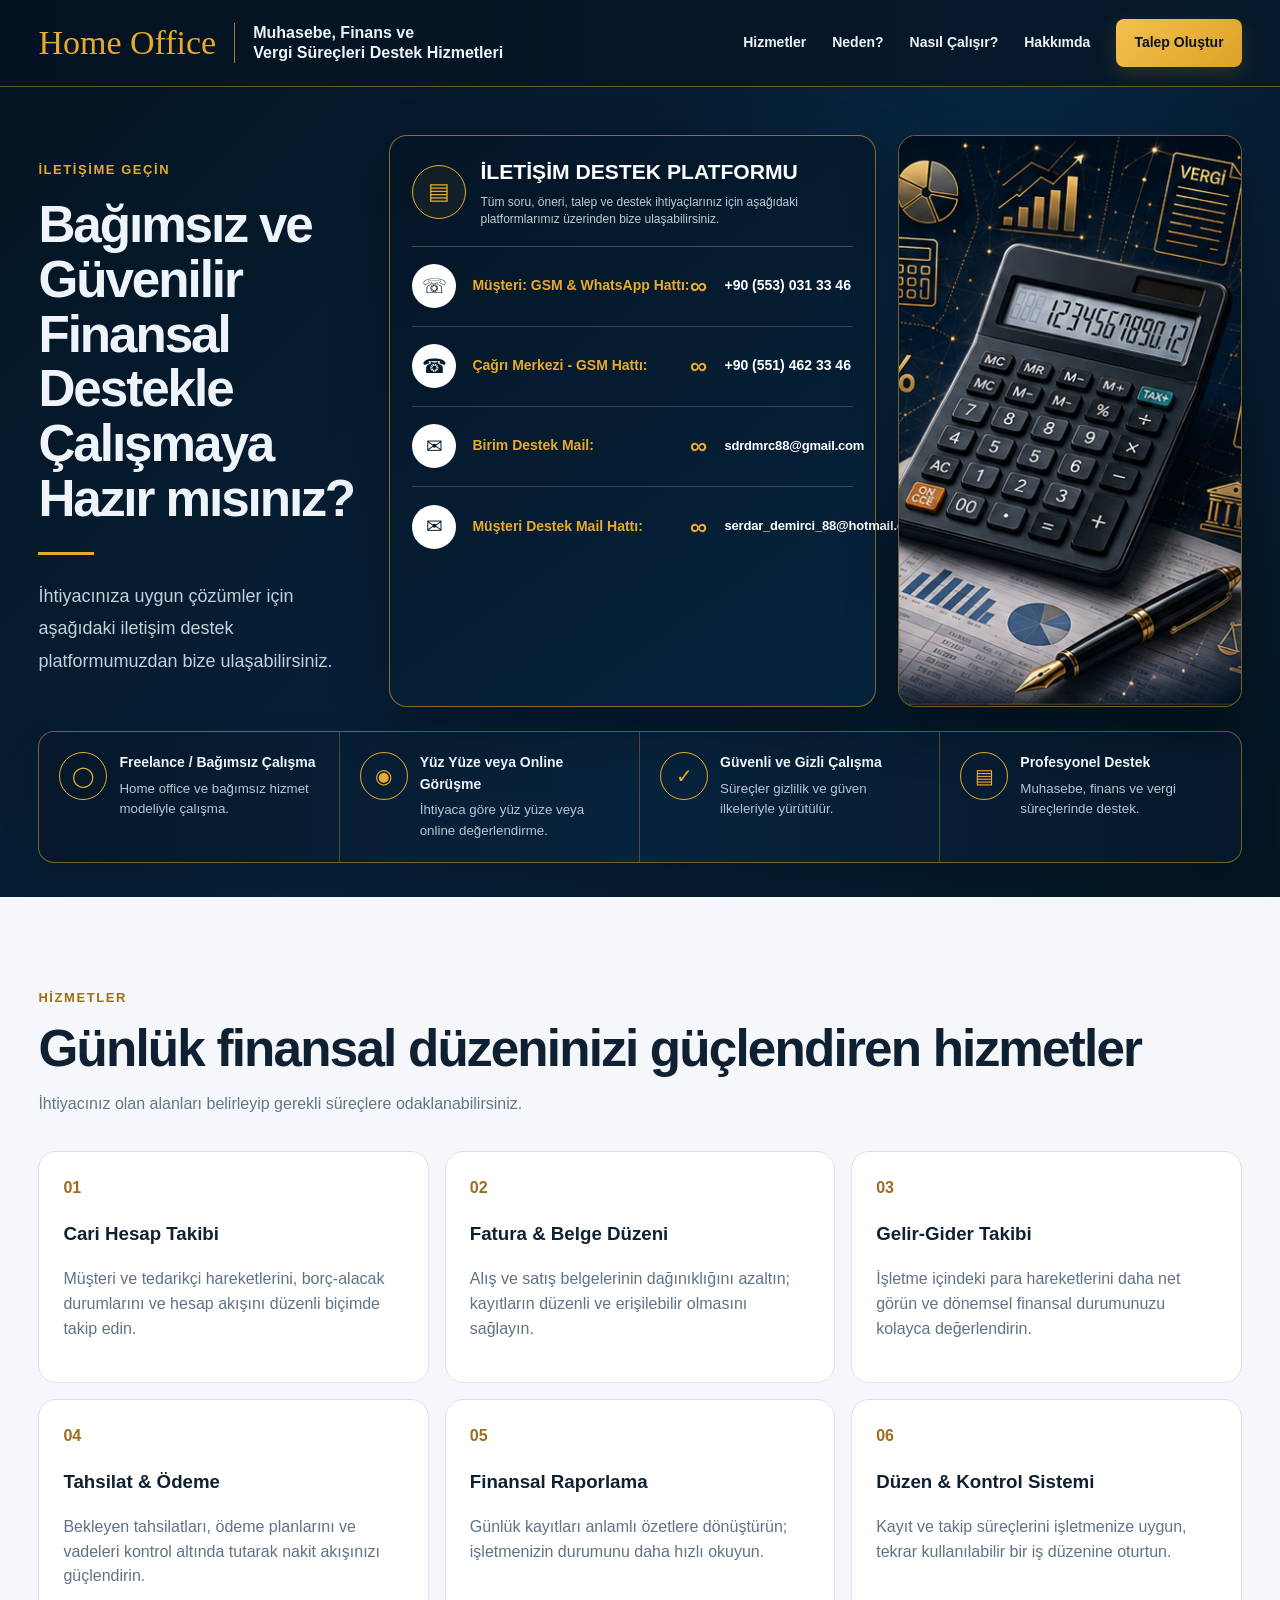
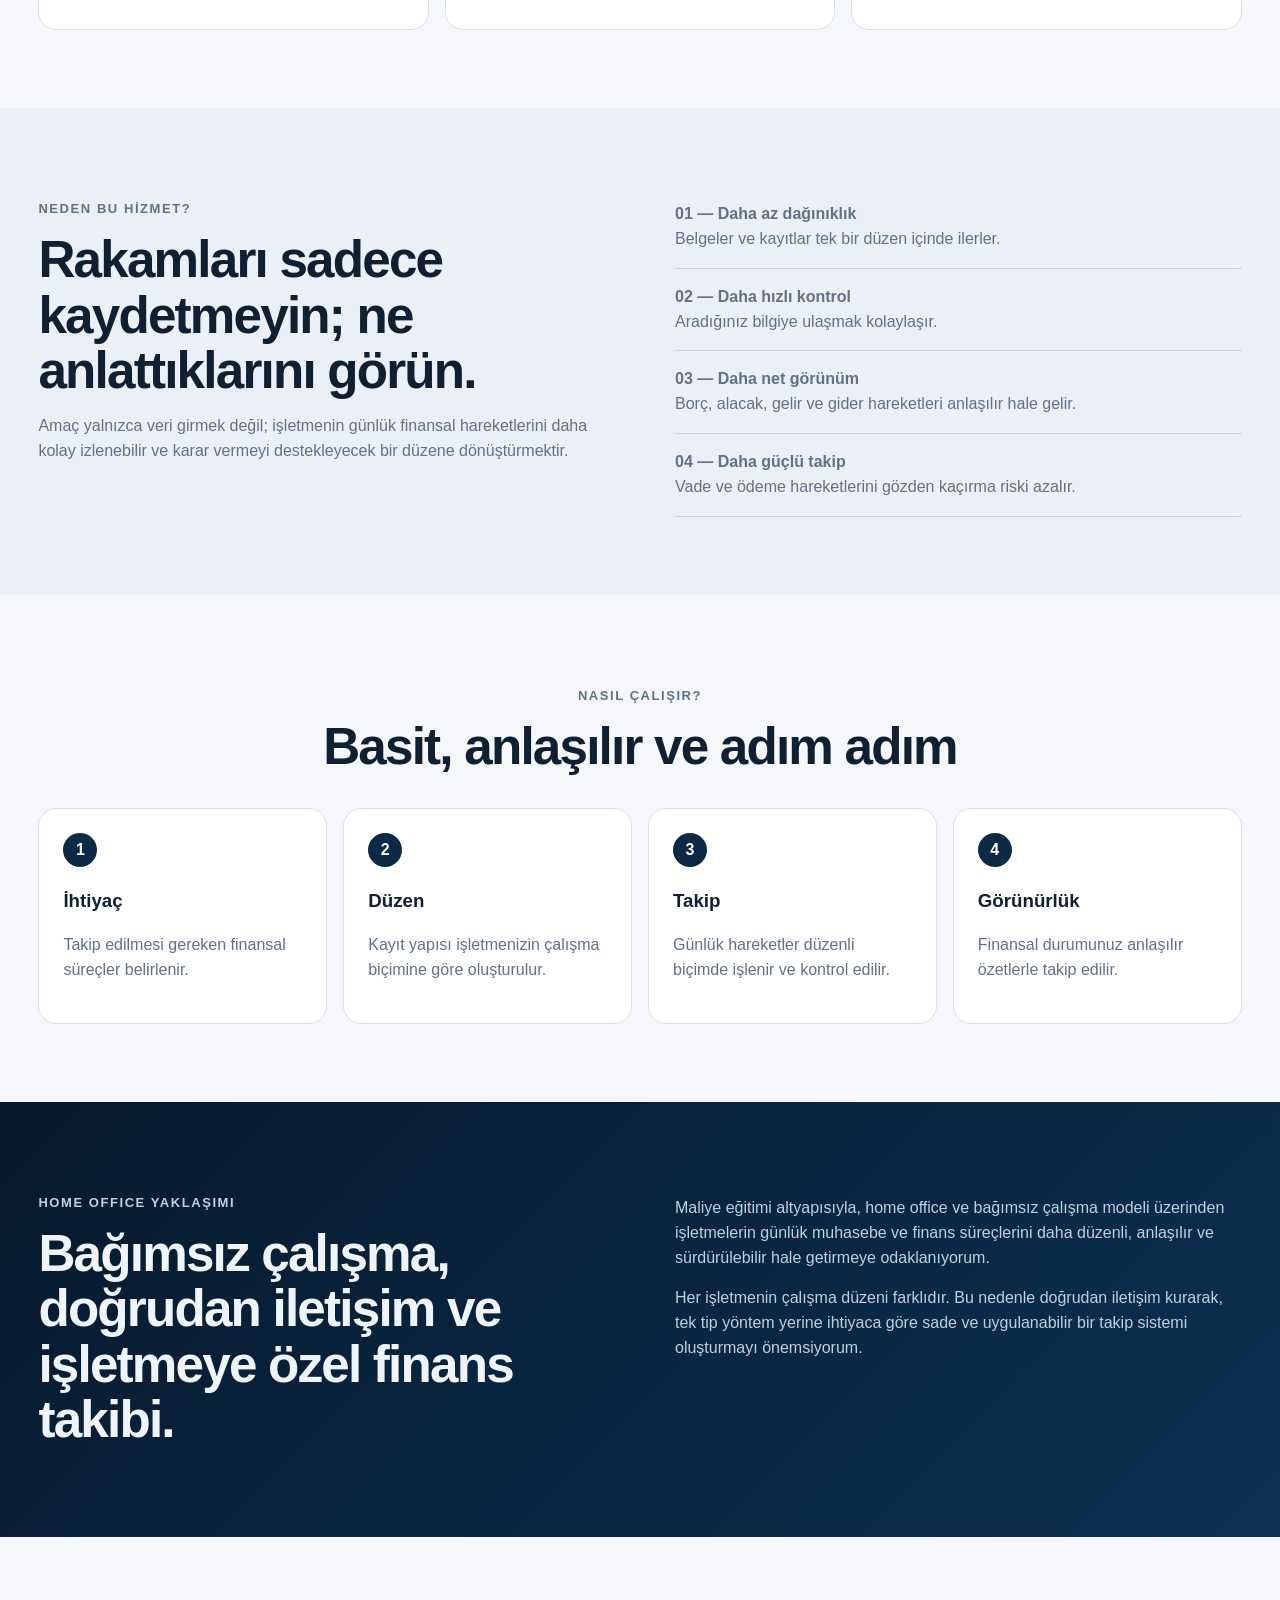
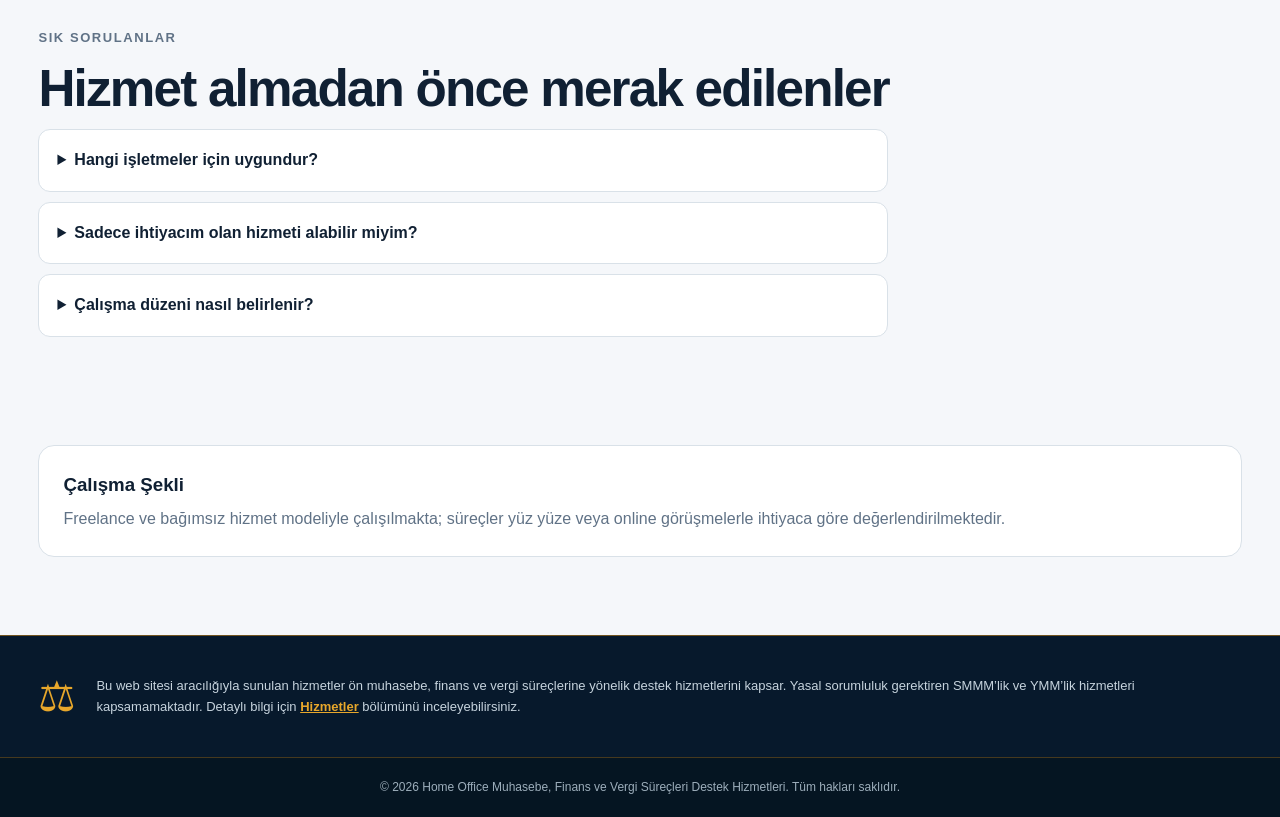
==== commit c4b1567c: "Add files via upload" ====
--- a/index.html
+++ b/index.html
@@ -34,18 +34,20 @@
 </header>
 
 <main id="anasayfa">
+
 <section class="hero">
   <div class="wrap hero-grid">
+
     <div class="hero-copy">
       <p class="eyebrow">İLETİŞİME GEÇİN</p>
-      <h1>Bağımsız, Profesyonel ve Güvenilir Finansal Destekle Çalışmaya Hazır mısınız?</h1>
+      <h1>Bağımsız ve Güvenilir Finansal Destekle Çalışmaya Hazır mısınız?</h1>
       <div class="short-line"></div>
       <p class="lead">İhtiyacınıza uygun çözümler için aşağıdaki iletişim destek platformumuzdan bize ulaşabilirsiniz.</p>
     </div>
 
     <div class="contact-card" id="iletisim">
       <div class="contact-head">
-        <div class="head-icon">☰</div>
+        <div class="head-icon">▤</div>
         <div>
           <h2>İLETİŞİM DESTEK PLATFORMU</h2>
           <p>Tüm soru, öneri, talep ve destek ihtiyaçlarınız için aşağıdaki platformlarımız üzerinden bize ulaşabilirsiniz.</p>
@@ -54,35 +56,35 @@
 
       <div class="contact-row">
         <div class="icon-circle">☏</div>
-        <div class="label">Müşteri GSM &amp; WhatsApp<br>Destek Hattı:</div>
-        <div class="sep">::</div>
+        <div class="label">Müşteri: GSM &amp; WhatsApp Hattı:</div>
+        <div class="sep">∞</div>
         <a href="https://wa.me/905530313346" target="_blank" rel="noopener">+90 (553) 031 33 46</a>
       </div>
 
       <div class="contact-row">
         <div class="icon-circle">☎</div>
-        <div class="label">Çağrı Merkezi - GSM<br>Destek Hattı:</div>
-        <div class="sep">::</div>
+        <div class="label">Çağrı Merkezi - GSM Hattı:</div>
+        <div class="sep">∞</div>
         <a href="tel:+905514623346">+90 (551) 462 33 46</a>
       </div>
 
       <div class="contact-row">
         <div class="icon-circle">✉</div>
         <div class="label">Birim Destek Mail:</div>
-        <div class="sep">::</div>
-        <a href="mailto:sdrdmrc88@gmail.com">sdrdmrc88@gmail.com</a>
+        <div class="sep">∞</div>
+        <a class="mail-link" href="mailto:sdrdmrc88@gmail.com">sdrdmrc88@gmail.com</a>
       </div>
 
       <div class="contact-row">
         <div class="icon-circle">✉</div>
-        <div class="label">Müşteri Destek Mail<br>Hattı:</div>
-        <div class="sep">::</div>
-        <a href="mailto:serdar_demirci_88@hotmail.com">serdar_demirci_88@hotmail.com</a>
+        <div class="label">Müşteri Destek Mail Hattı:</div>
+        <div class="sep">∞</div>
+        <a class="mail-link" href="mailto:serdar_demirci_88@hotmail.com">serdar_demirci_88@hotmail.com</a>
       </div>
     </div>
 
     <div class="visual-card">
-      <img src="finance-visual.png" alt="Muhasebe finans vergi hesap makinesi ve maliye simgeleri">
+      <img src="finance-visual.png" alt="Hesap makinesi, finans grafikleri, vergi ve maliye simgeleri">
     </div>
   </div>
 
@@ -91,11 +93,6 @@
     <div class="feature"><span class="ficon">◉</span><div><b>Yüz Yüze veya Online Görüşme</b><small>İhtiyaca göre yüz yüze veya online değerlendirme.</small></div></div>
     <div class="feature"><span class="ficon">✓</span><div><b>Güvenli ve Gizli Çalışma</b><small>Süreçler gizlilik ve güven ilkeleriyle yürütülür.</small></div></div>
     <div class="feature"><span class="ficon">▤</span><div><b>Profesyonel Destek</b><small>Muhasebe, finans ve vergi süreçlerinde destek.</small></div></div>
-  </div>
-
-  <div class="wrap trust-bar">
-    <span class="medal">★</span>
-    <strong>BAĞIMSIZ</strong><i>•</i><strong>PROFESYONEL</strong><i>•</i><strong>GÜVENİLİR</strong>
   </div>
 </section>
 
--- a/style.css
+++ b/style.css
@@ -91,3 +91,197 @@
   .trust-bar{flex-wrap:wrap;gap:10px}
   .trust-bar strong{font-size:17px}
 }
+
+
+/* ================================
+   FINAL V12 — NAVY / GOLD HERO
+   ================================ */
+:root{
+  --navy-950:#041321;
+  --navy-900:#06192b;
+  --navy-850:#07213a;
+  --navy-800:#0a2b4a;
+  --gold:#e7aa2d;
+  --gold-soft:#f0bc4f;
+  --line:rgba(231,170,45,.42);
+  --text:#f3f6f9;
+  --muted:#b9c7d4;
+}
+
+.topbar{
+  background:linear-gradient(90deg,#041321,#06192b);
+  border-bottom:1px solid rgba(231,170,45,.45);
+}
+.home-script{color:var(--gold)}
+.request-btn{
+  background:linear-gradient(135deg,#f3c14e,#dda126);
+  color:#081521!important;
+  box-shadow:0 7px 20px rgba(231,170,45,.17);
+}
+
+.hero{
+  padding:48px 0 34px;
+  background:
+    radial-gradient(circle at 76% 22%, rgba(16,73,112,.28), transparent 28%),
+    linear-gradient(135deg,#041522 0%,#062039 52%,#041522 100%);
+}
+.hero-grid{
+  grid-template-columns:.88fr 1.30fr .92fr;
+  gap:22px;
+  align-items:stretch;
+}
+.hero-copy{
+  align-self:center;
+  padding:12px 8px 12px 0;
+}
+.hero-copy h1{
+  font-size:clamp(2.5rem,4vw,4.25rem);
+  max-width:520px;
+}
+.hero .eyebrow{color:var(--gold)}
+.hero .lead{
+  max-width:430px;
+  color:#c4d0db;
+  line-height:1.8;
+}
+
+.contact-card{
+  padding:20px 22px 14px;
+  border-radius:18px;
+  border:1px solid rgba(231,170,45,.58);
+  background:linear-gradient(145deg,rgba(4,21,36,.98),rgba(7,37,63,.98));
+  box-shadow:0 24px 55px rgba(0,0,0,.34);
+  min-width:0;
+}
+.contact-head{
+  display:flex;
+  gap:14px;
+  align-items:center;
+  padding-bottom:17px;
+  border-bottom:1px solid rgba(201,214,225,.28);
+}
+.contact-head h2{
+  font-size:clamp(1.2rem,1.65vw,1.65rem);
+  white-space:nowrap;
+}
+.contact-head p{
+  max-width:520px;
+  line-height:1.45;
+}
+.head-icon{
+  width:54px;height:54px;flex:0 0 54px;
+  border-color:var(--gold);
+  color:var(--gold);
+  background:rgba(231,170,45,.06);
+}
+
+.contact-row{
+  display:grid;
+  grid-template-columns:48px minmax(205px,1.18fr) 28px minmax(0,1fr);
+  gap:12px;
+  align-items:center;
+  min-height:80px;
+  border-bottom:1px solid rgba(173,193,209,.25);
+}
+.contact-row:last-child{border-bottom:0}
+.icon-circle{
+  width:44px;height:44px;
+  background:#fff;color:#06192b;
+  font-size:20px;
+}
+.contact-row .label{
+  color:var(--gold);
+  font-weight:800;
+  font-size:14px;
+  line-height:1.28;
+  white-space:nowrap;
+}
+.contact-row .sep{
+  color:var(--gold);
+  font-size:24px;
+  line-height:1;
+  font-weight:900;
+  text-align:center;
+}
+.contact-row a{
+  display:block;
+  color:#fff;
+  font-weight:700;
+  font-size:14px;
+  line-height:1.25;
+  text-decoration:none;
+  white-space:nowrap;
+  word-break:normal;
+  overflow-wrap:normal;
+  min-width:0;
+}
+.contact-row .mail-link{
+  font-size:13.5px;
+  letter-spacing:-.015em;
+}
+
+.visual-card{
+  min-height:480px;
+  border-radius:18px;
+  border:1px solid rgba(231,170,45,.5);
+  background:#051829;
+}
+.visual-card img{
+  object-fit:cover;
+  object-position:center;
+}
+
+.feature-strip{
+  margin-top:24px;
+  border:1px solid rgba(231,170,45,.5);
+  background:linear-gradient(90deg,#06182a,#08233d,#06182a);
+  box-shadow:0 16px 36px rgba(0,0,0,.15);
+}
+.feature{
+  border-right:1px solid rgba(231,170,45,.32);
+}
+.ficon{
+  border-color:var(--gold);
+  color:var(--gold);
+}
+
+/* desktop fit: keep contact details on one line */
+@media(min-width:1180px){
+  .wrap{width:min(1370px,94%)}
+  .contact-row{
+    grid-template-columns:48px minmax(200px,.96fr) 28px minmax(200px,1.05fr);
+  }
+  .contact-row .mail-link{font-size:13px}
+}
+
+/* medium screens */
+@media(max-width:1179px){
+  .hero-grid{grid-template-columns:1fr 1fr}
+  .hero-copy{grid-column:1/-1}
+  .contact-row{
+    grid-template-columns:44px minmax(190px,1fr) 26px minmax(0,1fr);
+  }
+  .contact-row a{font-size:13px}
+  .contact-row .mail-link{font-size:12.5px}
+}
+
+/* mobile */
+@media(max-width:760px){
+  .hero-grid{grid-template-columns:1fr}
+  .visual-card{min-height:360px}
+  .contact-head h2{white-space:normal}
+  .contact-row{
+    grid-template-columns:40px 1fr;
+    min-height:auto;
+    padding:14px 0;
+    gap:6px 10px;
+  }
+  .contact-row .sep{display:none}
+  .contact-row a{
+    grid-column:2;
+    white-space:normal;
+    font-size:13px;
+  }
+  .contact-row .label{white-space:normal}
+  .feature-strip{grid-template-columns:1fr}
+}
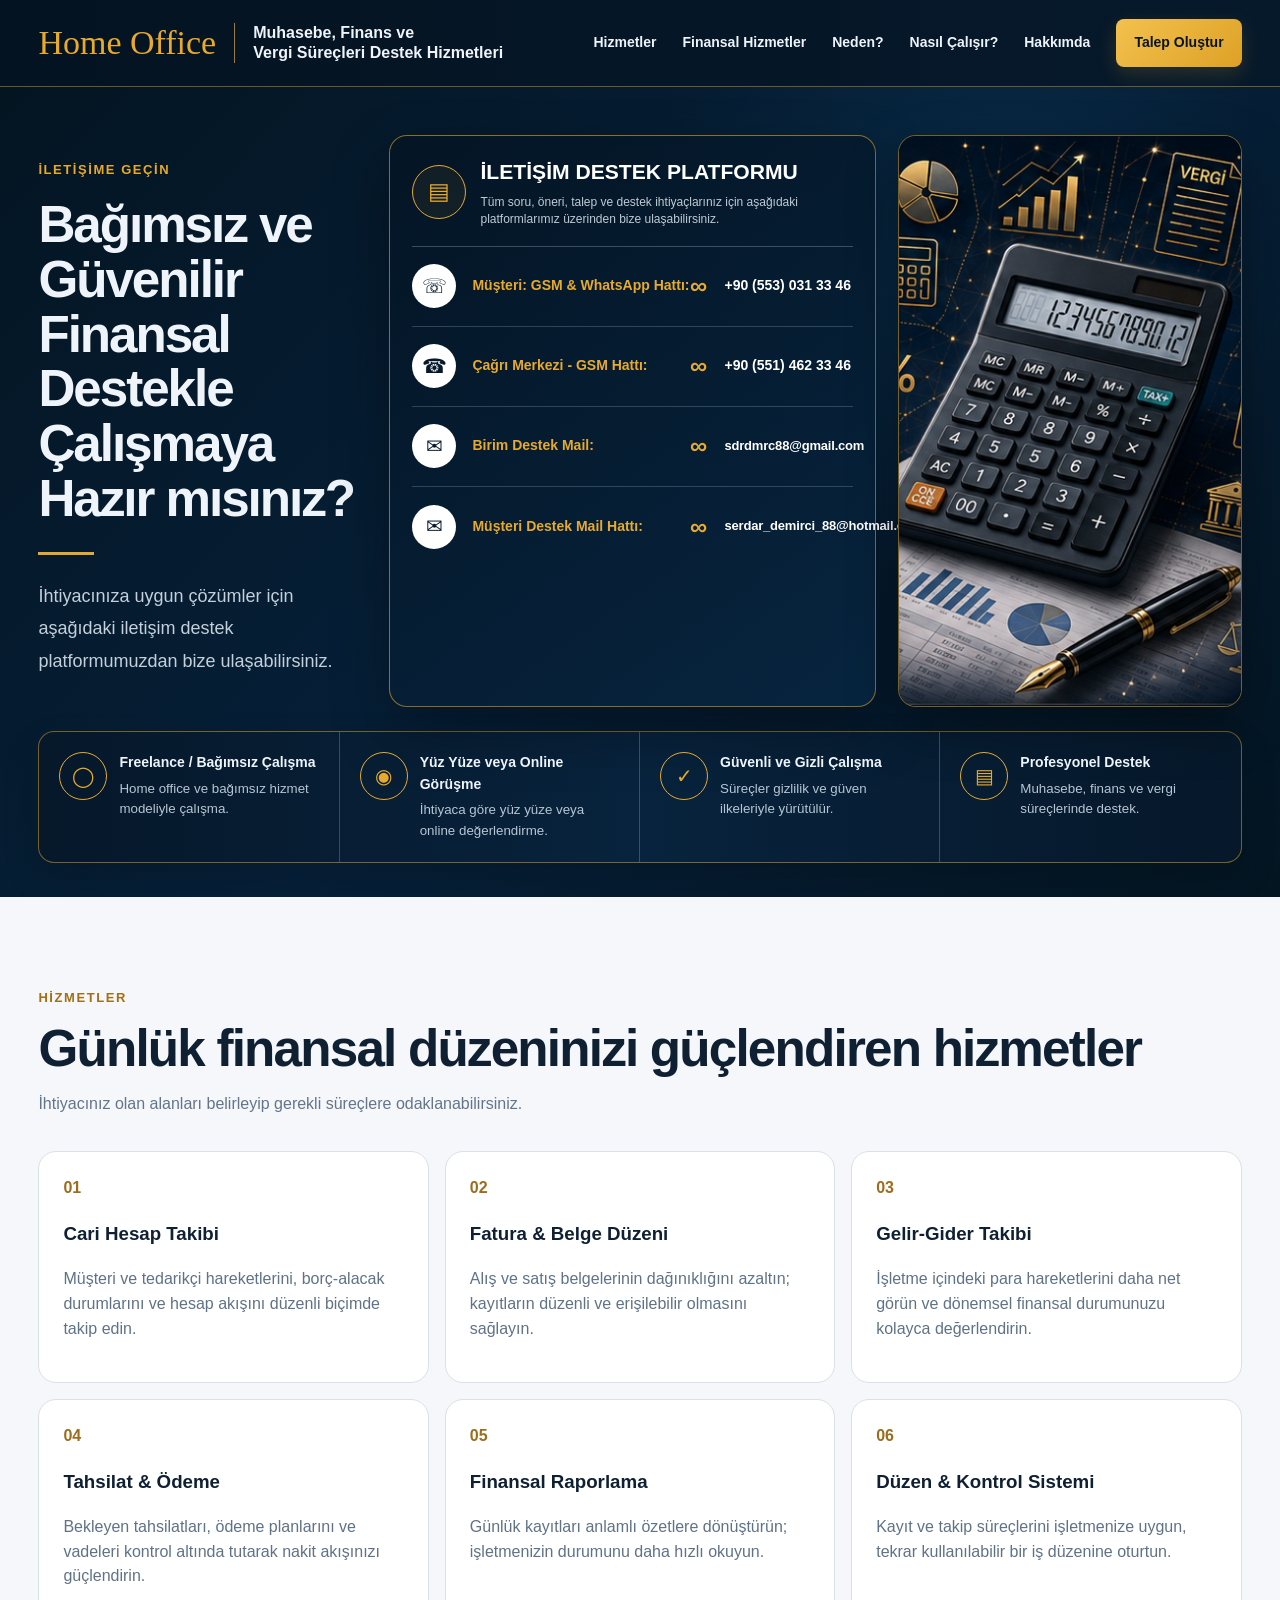
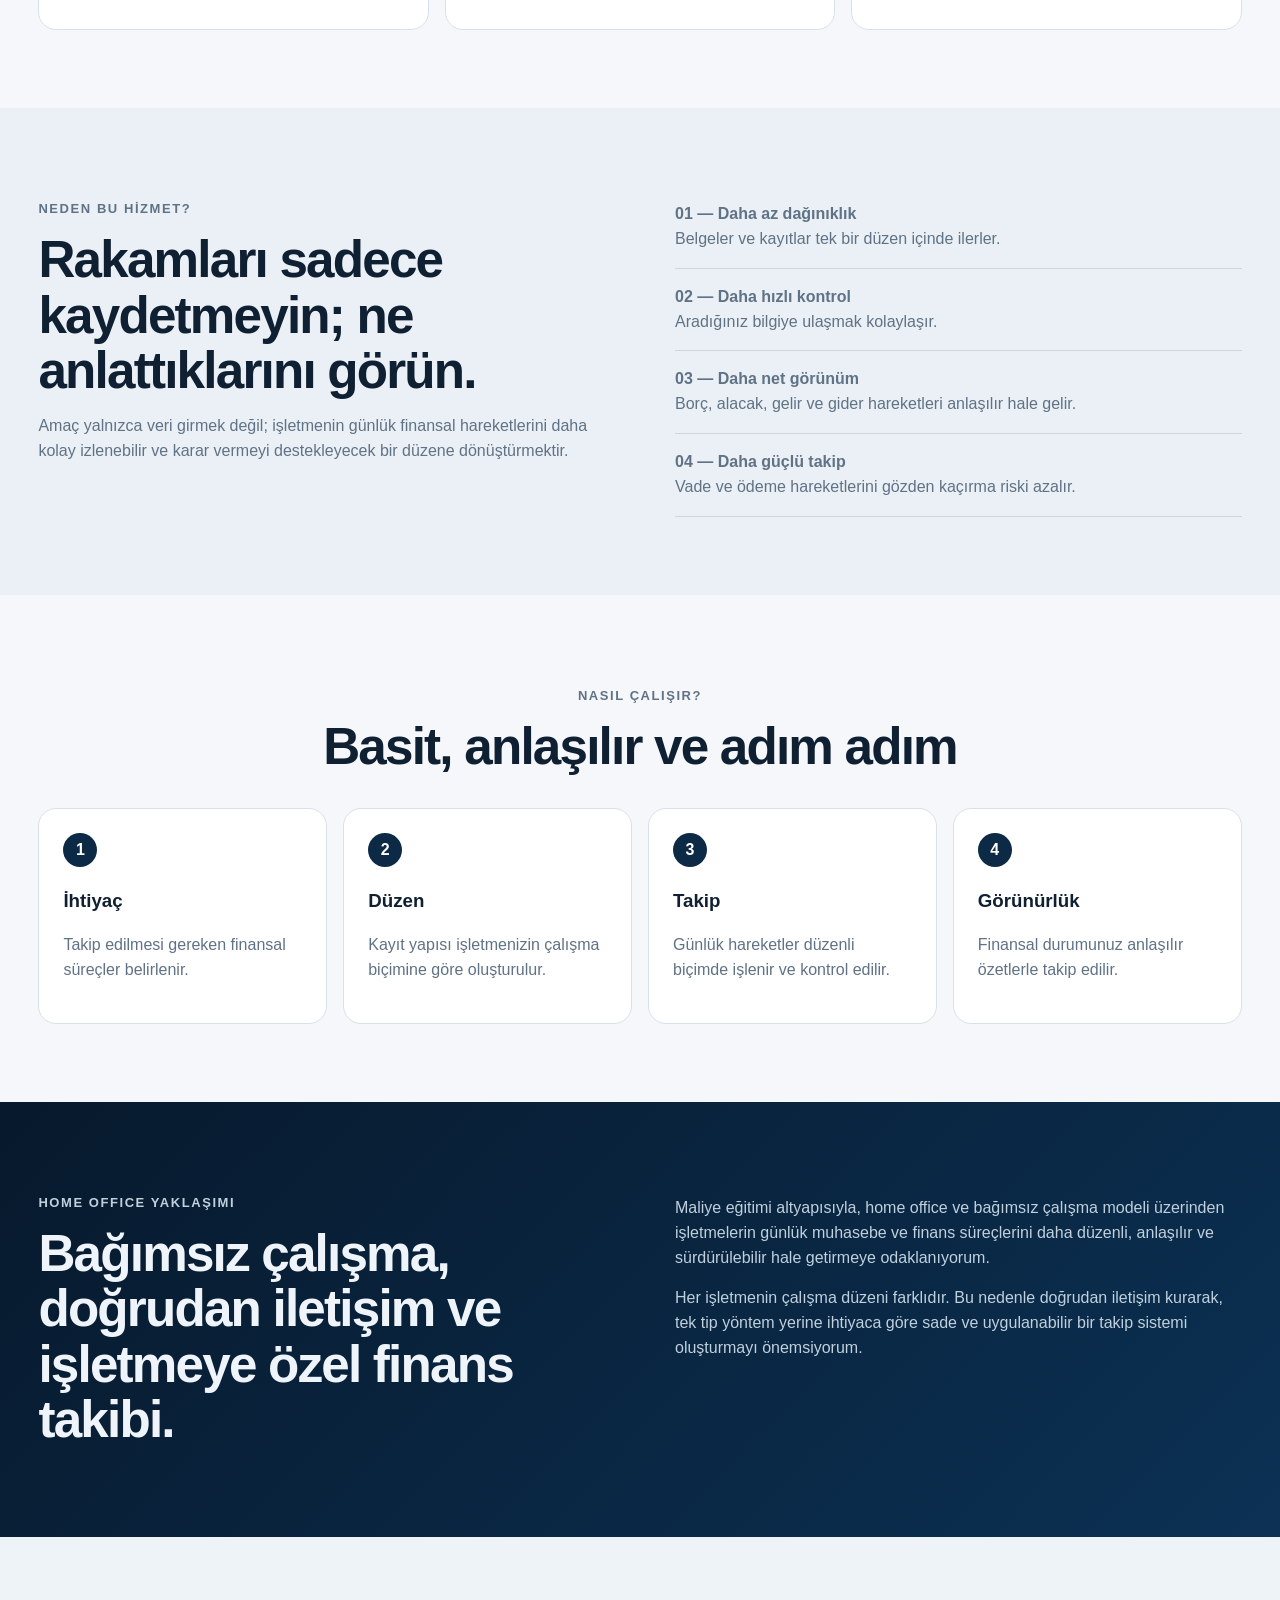
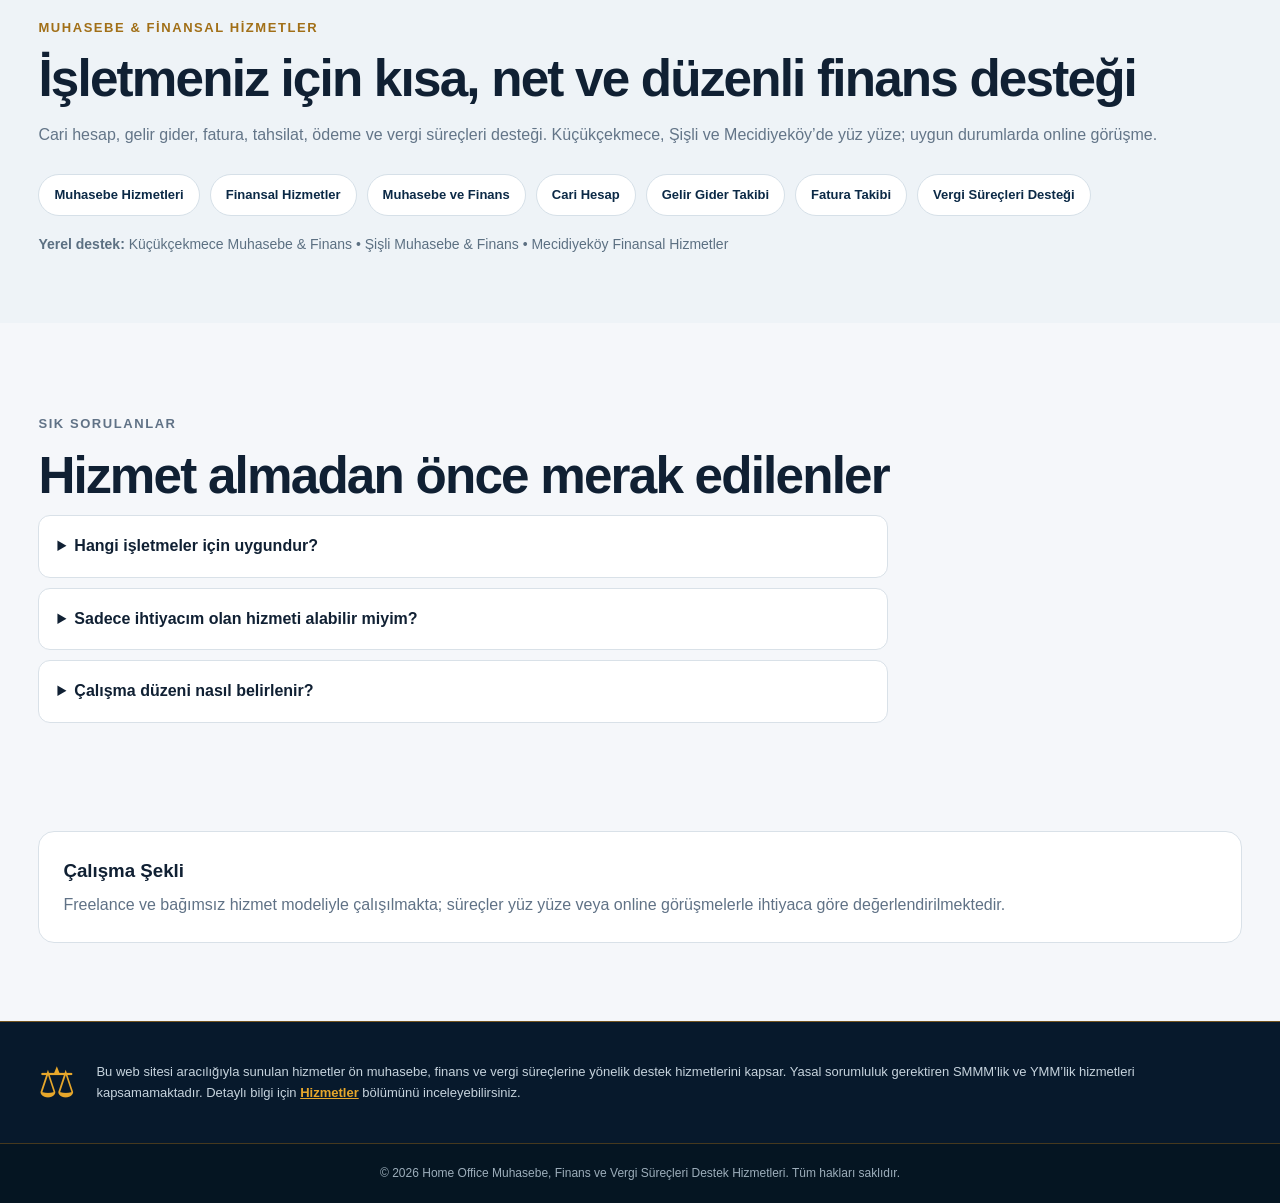
==== commit 50e95f6e: "V14 Google Görünürlük SEO" ====
--- a/index.html
+++ b/index.html
@@ -3,17 +3,27 @@
 <head>
 <meta charset="utf-8">
 <meta name="viewport" content="width=device-width,initial-scale=1">
-<title>Home Office Muhasebe, Finans ve Vergi Süreçleri Destek Hizmetleri</title>
-<meta name="description" content="Home Office muhasebe, finans ve vergi süreçleri destek hizmetleri. Cari hesap, fatura, gelir-gider, tahsilat, ödeme ve finansal süreç takibi.">
+<title>Muhasebe ve Finansal Hizmetler | Home Office</title>
+<meta name="description" content="Muhasebe ve finansal hizmetler: cari hesap, gelir gider, fatura, tahsilat, ödeme ve vergi süreçleri desteği. Küçükçekmece, Şişli ve Mecidiyeköy.">
 <meta name="robots" content="index,follow,max-image-preview:large,max-snippet:-1">
 <link rel="canonical" href="https://sdrdmrc88-bit.github.io/muhasebe-finans-web/">
+<link rel="stylesheet" href="style.css">
+
 <meta property="og:type" content="website">
 <meta property="og:locale" content="tr_TR">
-<meta property="og:title" content="Home Office Muhasebe, Finans ve Vergi Süreçleri Destek Hizmetleri">
-<meta property="og:description" content="Bağımsız, profesyonel ve güvenilir muhasebe, finans ve vergi süreçleri desteği.">
+<meta property="og:title" content="Muhasebe ve Finansal Hizmetler | Home Office">
+<meta property="og:description" content="Muhasebe ve finansal hizmetler: cari hesap, gelir gider, fatura, tahsilat, ödeme ve vergi süreçleri desteği. Küçükçekmece, Şişli ve Mecidiyeköy.">
 <meta property="og:url" content="https://sdrdmrc88-bit.github.io/muhasebe-finans-web/">
 <meta property="og:site_name" content="Home Office Muhasebe, Finans ve Vergi Süreçleri Destek Hizmetleri">
-<link rel="stylesheet" href="style.css">
+<meta property="og:image" content="https://sdrdmrc88-bit.github.io/muhasebe-finans-web/finance-visual.png">
+<meta name="twitter:card" content="summary_large_image">
+<meta name="twitter:title" content="Muhasebe ve Finansal Hizmetler | Home Office">
+<meta name="twitter:description" content="Muhasebe ve finansal hizmetler: cari hesap, gelir gider, fatura, tahsilat, ödeme ve vergi süreçleri desteği. Küçükçekmece, Şişli ve Mecidiyeköy.">
+<meta name="twitter:image" content="https://sdrdmrc88-bit.github.io/muhasebe-finans-web/finance-visual.png">
+
+<script type="application/ld+json">{"@context": "https://schema.org", "@type": "WebSite", "name": "Home Office Muhasebe, Finans ve Vergi Süreçleri Destek Hizmetleri", "url": "https://sdrdmrc88-bit.github.io/muhasebe-finans-web/", "inLanguage": "tr-TR", "description": "Muhasebe ve finansal hizmetler: cari hesap, gelir gider, fatura, tahsilat, ödeme ve vergi süreçleri desteği. Küçükçekmece, Şişli ve Mecidiyeköy."}</script>
+<script type="application/ld+json">{"@context": "https://schema.org", "@type": "ProfessionalService", "name": "Home Office Muhasebe, Finans ve Vergi Süreçleri Destek Hizmetleri", "url": "https://sdrdmrc88-bit.github.io/muhasebe-finans-web/", "description": "Muhasebe ve finansal hizmetler: cari hesap, gelir gider, fatura, tahsilat, ödeme ve vergi süreçleri desteği. Küçükçekmece, Şişli ve Mecidiyeköy.", "telephone": "+90 553 031 33 46", "email": "sdrdmrc88@gmail.com", "areaServed": [{"@type": "AdministrativeArea", "name": "Küçükçekmece, İstanbul"}, {"@type": "AdministrativeArea", "name": "Şişli, İstanbul"}, {"@type": "Place", "name": "Mecidiyeköy, İstanbul"}], "knowsAbout": ["Muhasebe hizmetleri", "Finansal hizmetler", "Muhasebe ve finans", "Cari hesap", "Gelir gider takibi", "Fatura takibi", "Vergi süreçleri desteği"]}</script>
+<script type="application/ld+json">{"@context": "https://schema.org", "@type": "FAQPage", "mainEntity": [{"@type": "Question", "name": "Hangi muhasebe ve finansal hizmetler sunuluyor?", "acceptedAnswer": {"@type": "Answer", "text": "Cari hesap, gelir gider, fatura ve belge düzeni, tahsilat, ödeme ve vergi süreçleri için işletme içi destek sunulur."}}, {"@type": "Question", "name": "Küçükçekmece, Şişli ve Mecidiyeköy'de hizmet veriliyor mu?", "acceptedAnswer": {"@type": "Answer", "text": "Bu bölgelerde ihtiyaca göre yüz yüze görüşme; uygun durumlarda online görüşme yapılabilir."}}, {"@type": "Question", "name": "Mali müşavirlik hizmeti veriliyor mu?", "acceptedAnswer": {"@type": "Answer", "text": "Hayır. SMMM/YMM yetkisi gerektiren beyanname, tasdik, denetim ve imza hizmetleri sunulmaz."}}]}</script>
 </head>
 <body>
 
@@ -23,8 +33,9 @@
       <span class="home-script">Home Office</span>
       <span class="brand-text">Muhasebe, Finans ve<br>Vergi Süreçleri Destek Hizmetleri</span>
     </a>
-    <nav>
+    <nav aria-label="Ana menü">
       <a href="#hizmetler">Hizmetler</a>
+      <a href="#finansal-hizmetler">Finansal Hizmetler</a>
       <a href="#neden">Neden?</a>
       <a href="#surec">Nasıl Çalışır?</a>
       <a href="#hakkimda">Hakkımda</a>
@@ -84,7 +95,7 @@
     </div>
 
     <div class="visual-card">
-      <img src="finance-visual.png" alt="Hesap makinesi, finans grafikleri, vergi ve maliye simgeleri">
+      <img src="finance-visual.png" alt="Muhasebe, finans ve vergi süreçlerini temsil eden hesap makinesi, grafikler ve maliye simgeleri" loading="eager" fetchpriority="high">
     </div>
   </div>
 
@@ -154,6 +165,25 @@
   </div>
 </section>
 
+
+<section class="search-services" id="finansal-hizmetler">
+  <div class="wrap">
+    <p class="eyebrow gold">MUHASEBE &amp; FİNANSAL HİZMETLER</p>
+    <h2>İşletmeniz için kısa, net ve düzenli finans desteği</h2>
+    <p class="section-intro">Cari hesap, gelir gider, fatura, tahsilat, ödeme ve vergi süreçleri desteği. Küçükçekmece, Şişli ve Mecidiyeköy’de yüz yüze; uygun durumlarda online görüşme.</p>
+    <div class="keyword-services">
+      <a href="#hizmetler">Muhasebe Hizmetleri</a>
+      <a href="#hizmetler">Finansal Hizmetler</a>
+      <a href="#hizmetler">Muhasebe ve Finans</a>
+      <a href="#hizmetler">Cari Hesap</a>
+      <a href="#hizmetler">Gelir Gider Takibi</a>
+      <a href="#hizmetler">Fatura Takibi</a>
+      <a href="#hizmetler">Vergi Süreçleri Desteği</a>
+    </div>
+    <p class="local-seo-line"><strong>Yerel destek:</strong> Küçükçekmece Muhasebe &amp; Finans • Şişli Muhasebe &amp; Finans • Mecidiyeköy Finansal Hizmetler</p>
+  </div>
+</section>
+
 <section class="faq">
   <div class="wrap">
     <p class="eyebrow gold">SIK SORULANLAR</p>
--- a/style.css
+++ b/style.css
@@ -285,3 +285,12 @@
   .contact-row .label{white-space:normal}
   .feature-strip{grid-template-columns:1fr}
 }
+
+/* V14 - Google Görünürlük: kısa ve doğal arama ifadeleri */
+.search-services{background:#eef3f7;color:#102033;padding:68px 0}
+.search-services h2{font-size:clamp(2rem,4vw,3.2rem);line-height:1.08;letter-spacing:-.035em;margin:10px 0 12px}
+.keyword-services{display:flex;flex-wrap:wrap;gap:10px;margin:26px 0 18px}
+.keyword-services a{display:inline-block;text-decoration:none;color:#0b2946;background:#fff;border:1px solid #d6e0e8;border-radius:999px;padding:10px 15px;font-weight:800;font-size:13px}
+.keyword-services a:hover{border-color:#b07b20}
+.local-seo-line{margin:0;color:#5c7082;font-size:14px}
+@media(max-width:760px){.search-services{padding:50px 0}.keyword-services{gap:8px}.keyword-services a{font-size:12px;padding:9px 12px}}
